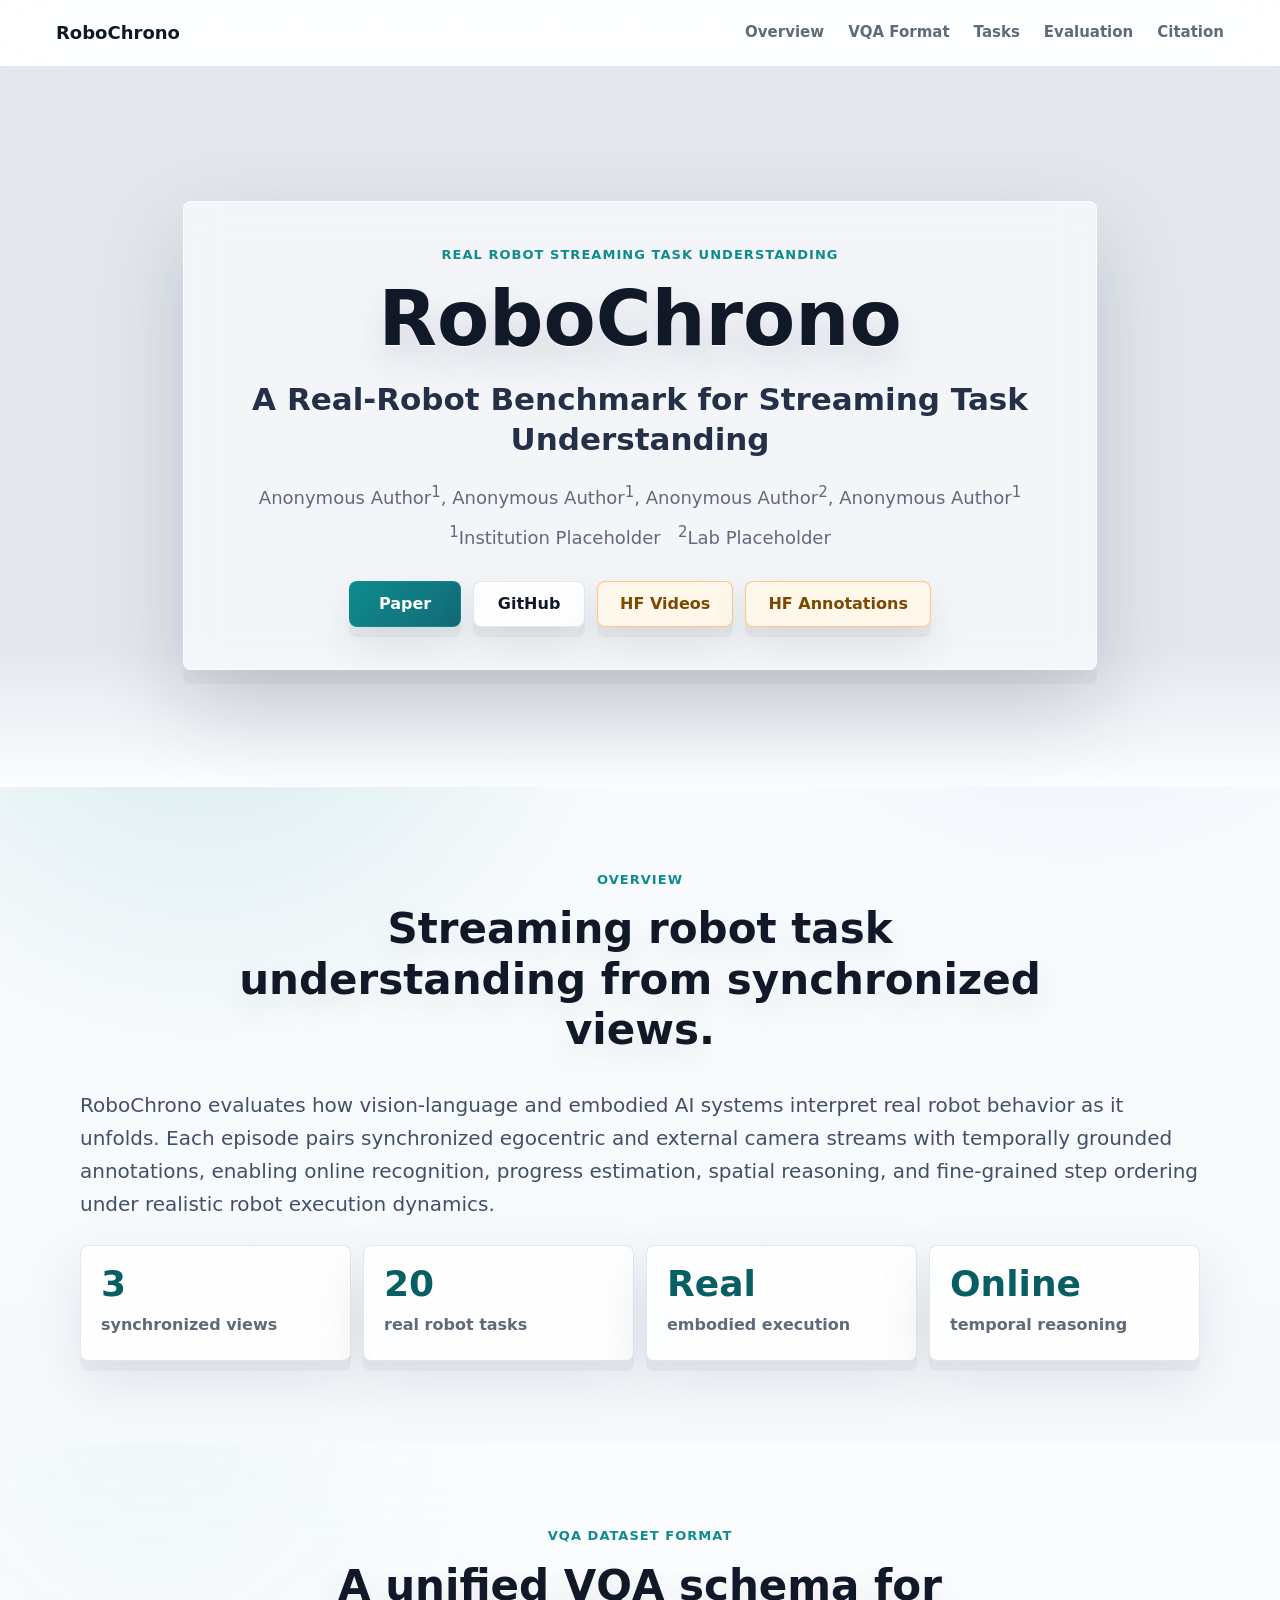
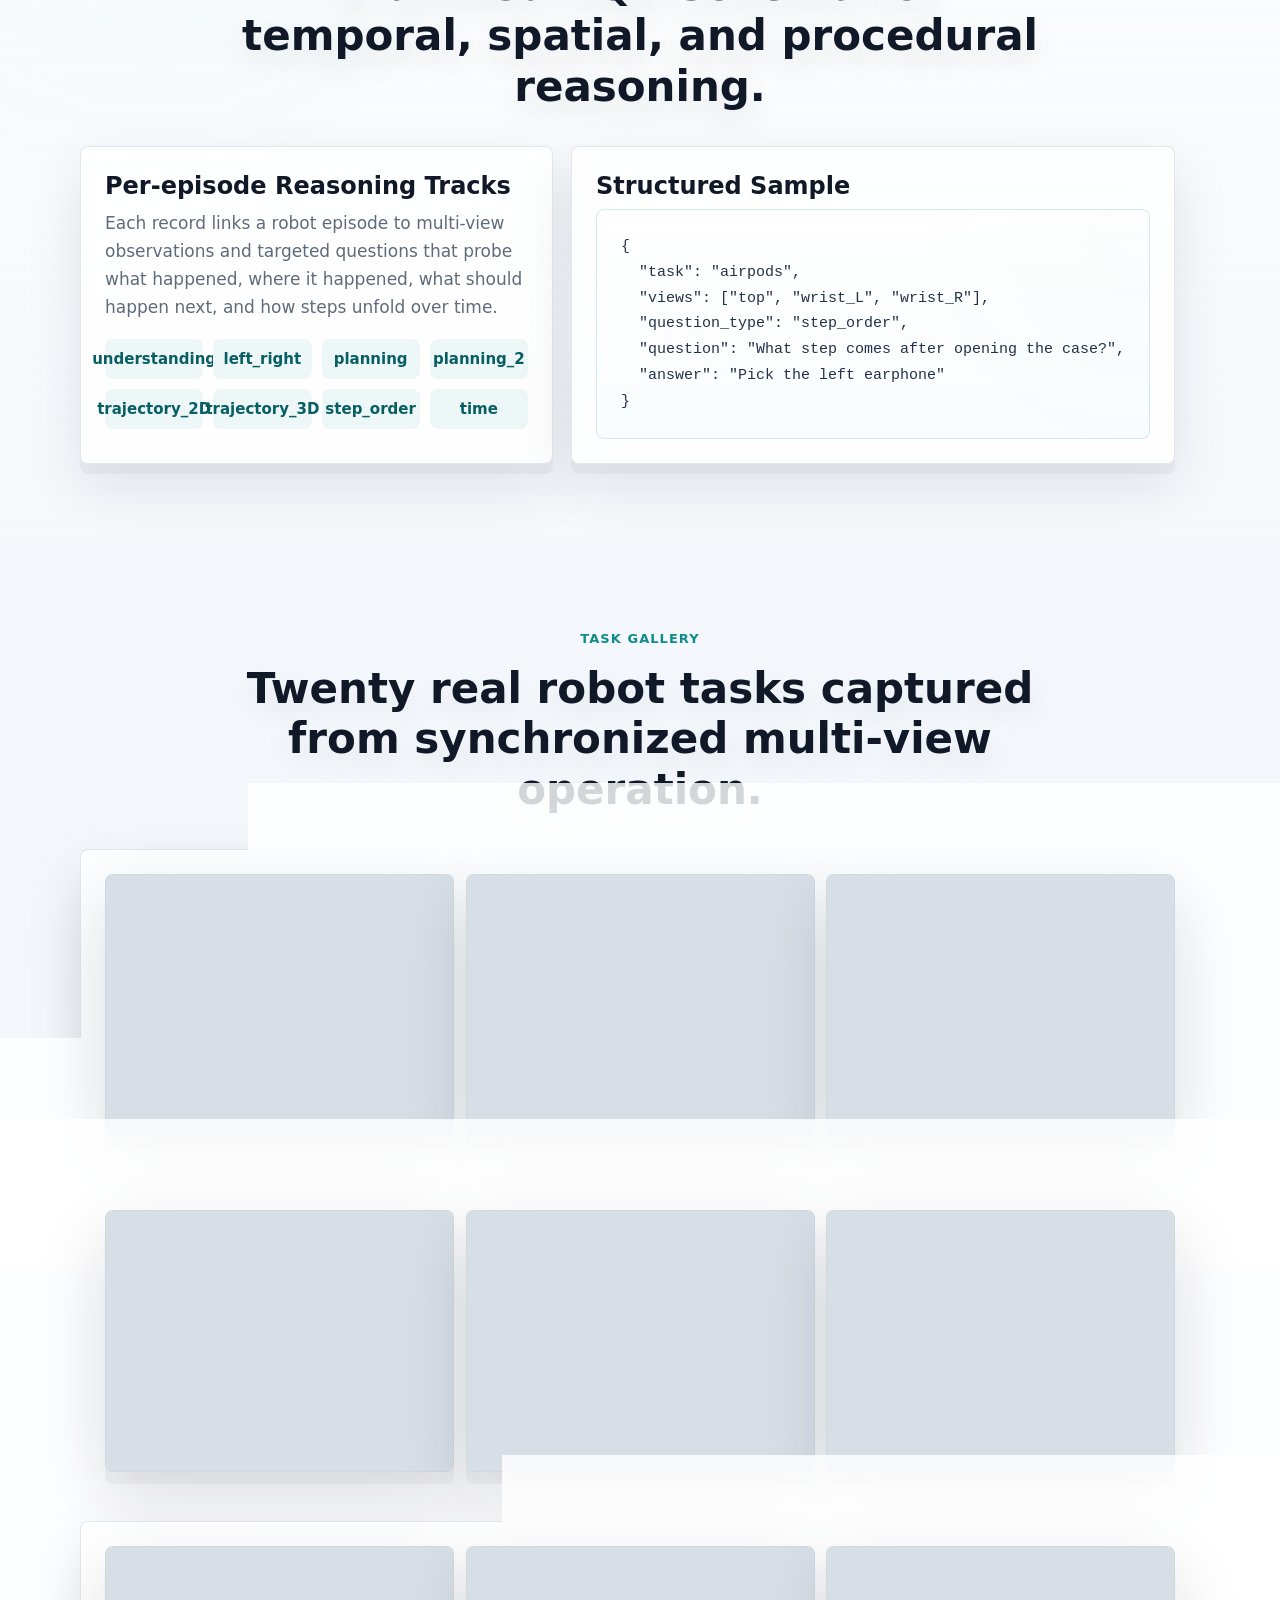
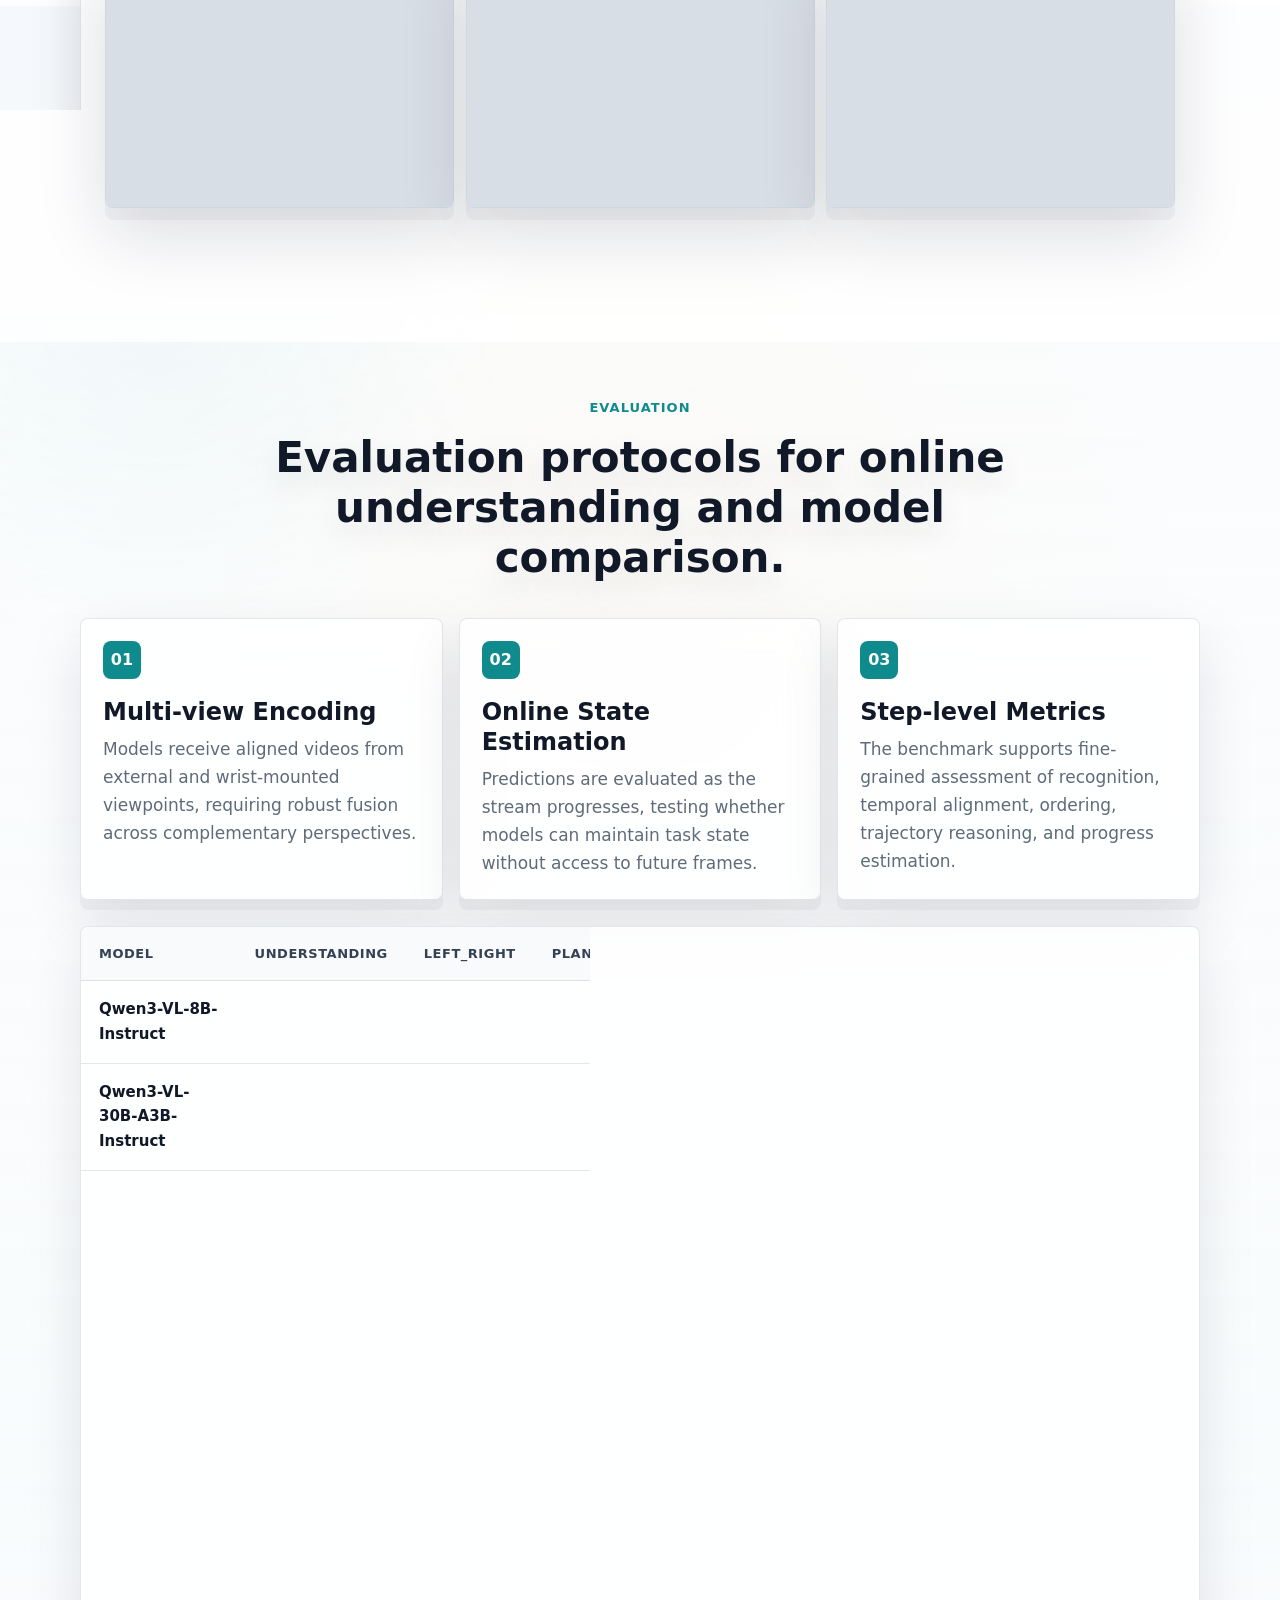
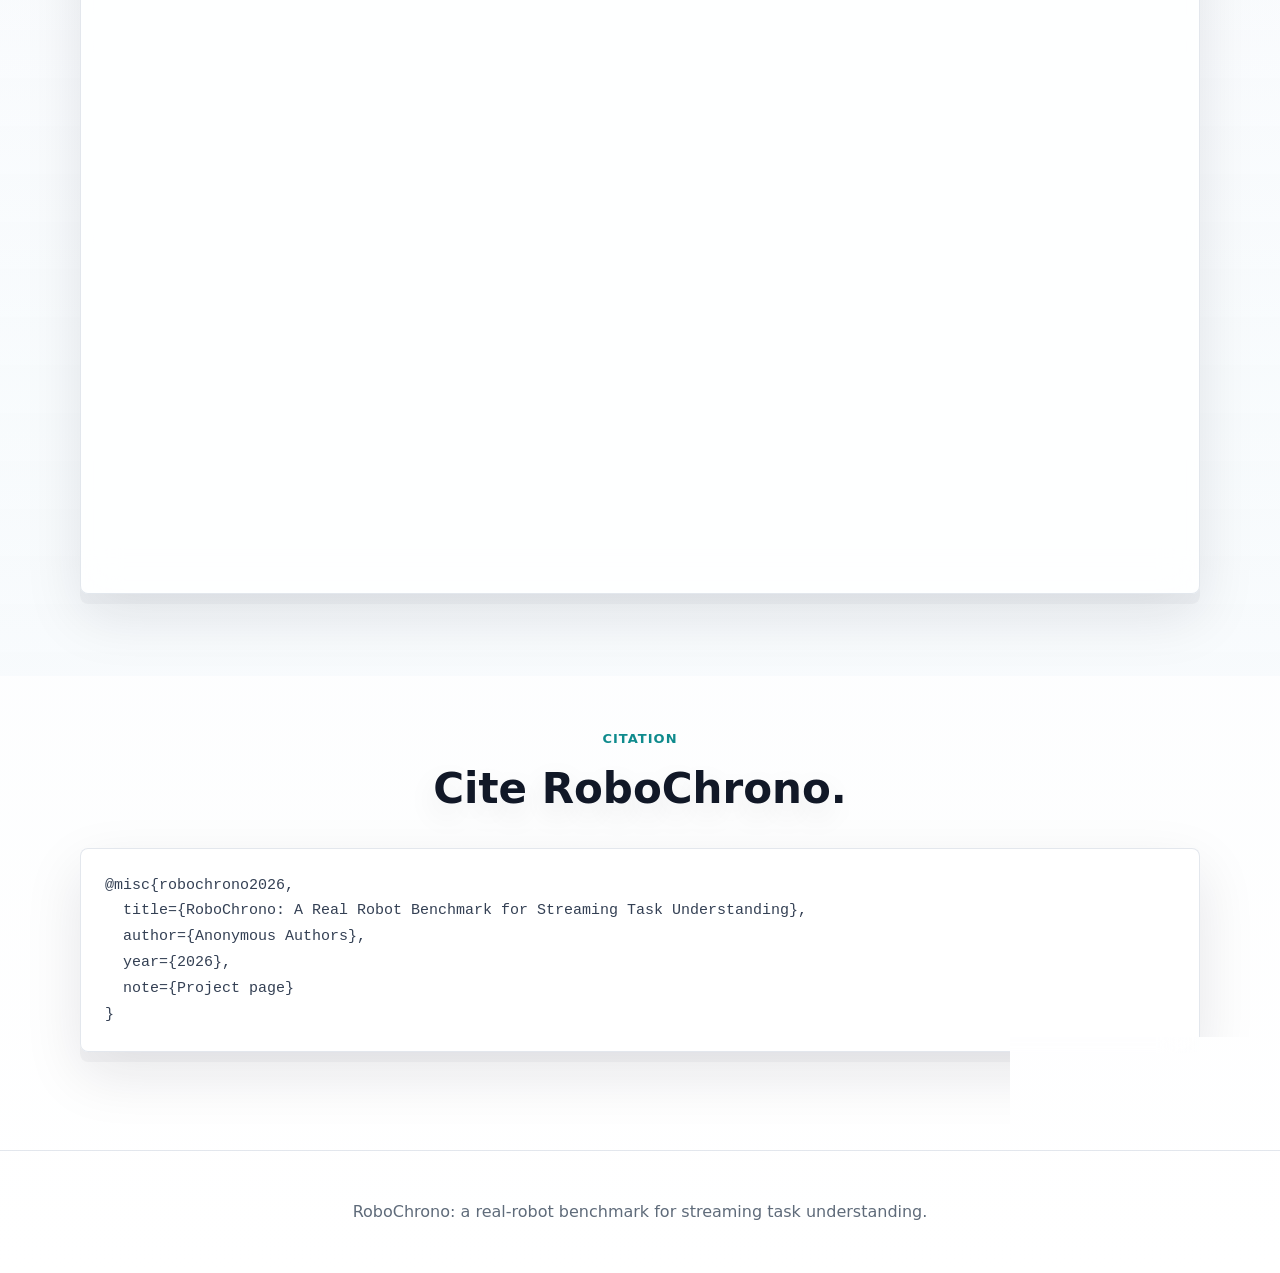
==== index.html @ 990e8e7b "Update index.html" ====
<!doctype html>
<html lang="en">
  <head>
    <meta charset="utf-8">
    <meta name="viewport" content="width=device-width, initial-scale=1">
    <title>RoboChrono</title>
    <meta name="description" content="RoboChrono: A real robot benchmark for streaming task understanding.">
    <link rel="stylesheet" href="styles.css">
  </head>
  <body>
    <header class="site-header">
      <a class="brand" href="#top">RoboChrono</a>
      <nav aria-label="Primary navigation">
        <a href="#overview">Overview</a>
        <a href="#vqa-format">VQA Format</a>
        <a href="#tasks">Tasks</a>
        <a href="#evaluation">Evaluation</a>
        <a href="#citation">Citation</a>
      </nav>
    </header>

    <main id="top">
      <section class="hero">
        <div class="hero-video-bg" aria-hidden="true">
          <video autoplay muted loop playsinline preload="metadata">
            <source src="https://huggingface.co/datasets/yyyyywv/egocentric/resolve/main/gripper/pack_airpods/videos/observation.images.top/chunk-000/file-000.mp4" type="video/mp4">
          </video> 
          <video autoplay muted loop playsinline preload="metadata">
            <source src="https://huggingface.co/datasets/yyyyywv/egocentric/resolve/main/gripper/pack_airpods/videos/observation.images.wrist_L/chunk-000/file-000.mp4" type="video/mp4">
          </video>
          <video autoplay muted loop playsinline preload="metadata">
            <source src="https://huggingface.co/datasets/yyyyywv/egocentric/resolve/main/gripper/pack_airpods/videos/observation.images.wrist_R/chunk-000/file-000.mp4" type="video/mp4">
          </video>
        </div>
        <div class="hero-copy">
          <p class="eyebrow">Real Robot Streaming Task Understanding</p>
          <h1>RoboChrono</h1>
          <p class="tagline">A Real-Robot Benchmark for Streaming Task Understanding</p>
          <p class="authors">
            Anonymous Author<sup>1</sup>,
            Anonymous Author<sup>1</sup>,
            Anonymous Author<sup>2</sup>,
            Anonymous Author<sup>1</sup>
          </p>
          <p class="affiliations"><sup>1</sup>Institution Placeholder &nbsp; <sup>2</sup>Lab Placeholder</p>
          <div class="action-row" aria-label="Project links">
            <a class="button primary" href="https://arxiv.org/abs/0000.00000" target="_blank" rel="noopener">Paper</a>
            <a class="button" href="https://github.com/yyywv/benchmark" target="_blank" rel="noopener">GitHub</a>
            <a class="button hf" href="https://huggingface.co/datasets/yyyyywv/egocentric/tree/main" target="_blank" rel="noopener">HF Videos</a>
            <a class="button hf" href="https://huggingface.co/datasets/yyyyywv/ROBOCHRONO/tree/main" target="_blank" rel="noopener">HF Annotations</a>
          </div>
        </div>
      </section>

      <section id="overview" class="section">
        <div class="section-heading">
          <p class="eyebrow">Overview</p>
          <h2>Streaming robot task understanding from synchronized views.</h2>
        </div>
        <div class="overview-grid">
          <p>
            RoboChrono evaluates how vision-language and embodied AI systems interpret real robot
            behavior as it unfolds. Each episode pairs synchronized egocentric and external camera
            streams with temporally grounded annotations, enabling online recognition, progress
            estimation, spatial reasoning, and fine-grained step ordering under realistic robot
            execution dynamics.
          </p>
          <div class="stats">
            <div><strong>3</strong><span>synchronized views</span></div>
            <div><strong>20</strong><span>real robot tasks</span></div>
            <div><strong>Real</strong><span>embodied execution</span></div>
            <div><strong>Online</strong><span>temporal reasoning</span></div>
          </div>
        </div>
      </section>

      <section id="vqa-format" class="section band">
        <div class="section-heading">
          <p class="eyebrow">VQA Dataset Format</p>
          <h2>A unified VQA schema for temporal, spatial, and procedural reasoning.</h2>
        </div>
        <div class="vqa-layout">
          <div class="format-card">
            <h3>Per-episode Reasoning Tracks</h3>
            <p>Each record links a robot episode to multi-view observations and targeted questions that probe what happened, where it happened, what should happen next, and how steps unfold over time.</p>
            <div class="field-grid">
              <span>understanding</span>
              <span>left_right</span>
              <span>planning</span>
              <span>planning_2</span>
              <span>trajectory_2D</span>
              <span>trajectory_3D</span>
              <span>step_order</span>
              <span>time</span>
            </div>
          </div>
          <div class="format-card code-card">
            <h3>Structured Sample</h3>
            <pre><code>{
  "task": "airpods",
  "views": ["top", "wrist_L", "wrist_R"],
  "question_type": "step_order",
  "question": "What step comes after opening the case?",
  "answer": "Pick the left earphone"
}</code></pre>
          </div>
        </div>
      </section>

      <section id="tasks" class="section">
        <div class="section-heading">
          <p class="eyebrow">Task Gallery</p>
          <h2>Twenty real robot tasks captured from synchronized multi-view operation.</h2>
        </div>

        <div class="task-card">
          <div class="triview">
            <article class="video-tile">
              <video autoplay muted loop playsinline preload="metadata">
                <source src="https://huggingface.co/datasets/yyyyywv/egocentric/resolve/main/gripper/pack_airpods/videos/observation.images.top/chunk-000/file-000.mp4" type="video/mp4">
              </video>
            </article>
            <article class="video-tile">
              <video autoplay muted loop playsinline preload="metadata">
                <source src="https://huggingface.co/datasets/yyyyywv/egocentric/resolve/main/gripper/pack_airpods/videos/observation.images.wrist_L/chunk-000/file-000.mp4" type="video/mp4">
              </video>
            </article>
            <article class="video-tile">
              <video autoplay muted loop playsinline preload="metadata">
                <source src="https://huggingface.co/datasets/yyyyywv/egocentric/resolve/main/gripper/pack_airpods/videos/observation.images.wrist_R/chunk-000/file-000.mp4" type="video/mp4">
              </video>
            </article>
          </div>
        </div>

        <div class="task-card">
          <div class="triview">
            <article class="video-tile">
              <video autoplay muted loop playsinline preload="metadata">
                <source src="https://huggingface.co/datasets/yyyyywv/egocentric/resolve/main/gripper/tea2/videos/observation.images.top/chunk-000/file-000.mp4" type="video/mp4">
              </video>
            </article>
            <article class="video-tile">
              <video autoplay muted loop playsinline preload="metadata">
                <source src="https://huggingface.co/datasets/yyyyywv/egocentric/resolve/main/gripper/tea2/videos/observation.images.wrist_L/chunk-000/file-000.mp4" type="video/mp4">
              </video>
            </article>
            <article class="video-tile">
              <video autoplay muted loop playsinline preload="metadata">
                <source src="https://huggingface.co/datasets/yyyyywv/egocentric/resolve/main/gripper/tea2/videos/observation.images.wrist_R/chunk-000/file-000.mp4" type="video/mp4">
              </video>
            </article>
          </div>
        </div>

        <div class="task-card">
          <div class="triview">
            <article class="video-tile">
              <video autoplay muted loop playsinline preload="metadata">
                <source src="https://huggingface.co/datasets/yyyyywv/egocentric/resolve/main/gripper/stack_cubes/videos/observation.images.left_eye/file-000.mp4" type="video/mp4">
              </video>
            </article>
            <article class="video-tile">
              <video autoplay muted loop playsinline preload="metadata">
                <source src="https://huggingface.co/datasets/yyyyywv/egocentric/resolve/main/gripper/stack_cubes/videos/observation.images.left_wrist/file-000.mp4" type="video/mp4">
              </video>
            </article>
            <article class="video-tile">
              <video autoplay muted loop playsinline preload="metadata">
                <source src="https://huggingface.co/datasets/yyyyywv/egocentric/resolve/main/gripper/stack_cubes/videos/observation.images.right_wrist/file-000.mp4" type="video/mp4">
              </video>
            </article>
          </div>
        </div>
      </section>

      <section id="evaluation" class="section band">
        <div class="section-heading">
          <p class="eyebrow">Evaluation</p>
          <h2>Evaluation protocols for online understanding and model comparison.</h2>
        </div>
        <div class="method-grid">
          <article>
            <span class="method-number">01</span>
            <h3>Multi-view Encoding</h3>
            <p>Models receive aligned videos from external and wrist-mounted viewpoints, requiring robust fusion across complementary perspectives.</p>
          </article>
          <article>
            <span class="method-number">02</span>
            <h3>Online State Estimation</h3>
            <p>Predictions are evaluated as the stream progresses, testing whether models can maintain task state without access to future frames.</p>
          </article>
          <article>
            <span class="method-number">03</span>
            <h3>Step-level Metrics</h3>
            <p>The benchmark supports fine-grained assessment of recognition, temporal alignment, ordering, trajectory reasoning, and progress estimation.</p>
          </article>
        </div>
        <div class="vqa-table-wrap evaluation-table">
          <table class="vqa-table">
            <thead>
              <tr>
                <th>model</th>
                <th>understanding</th>
                <th>left_right</th>
                <th>planning</th>
                <th>planning_2</th>
                <th>trajectory_2D</th>
                <th>trajectory_3D</th>
                <th>step_order</th>
                <th>time</th>
              </tr>
            </thead>
            <tbody>
              <tr><td>Qwen3-VL-8B-Instruct</td><td></td><td></td><td></td><td></td><td></td><td></td><td></td><td></td></tr>
              <tr><td>Qwen3-VL-30B-A3B-Instruct</td><td></td><td></td><td></td><td></td><td></td><td></td><td></td><td></td></tr>
              <tr><td>Qwen3-VL-235B-A22B-Instruct</td><td></td><td></td><td></td><td></td><td></td><td></td><td></td><td></td></tr>
              <tr><td>qwen3.8-max</td><td></td><td></td><td></td><td></td><td></td><td></td><td></td><td></td></tr>
              <tr><td>Seed2.0-Lite</td><td></td><td></td><td></td><td></td><td></td><td></td><td></td><td></td></tr>
              <tr><td>InternVL3.5-8B</td><td></td><td></td><td></td><td></td><td></td><td></td><td></td><td></td></tr>
              <tr><td>InternVL3.5-30B-A3B</td><td></td><td></td><td></td><td></td><td></td><td></td><td></td><td></td></tr>
              <tr><td>GLM-5V-Turbo</td><td></td><td></td><td></td><td></td><td></td><td></td><td></td><td></td></tr>
              <tr><td>Gemini-3.1-Pro</td><td></td><td></td><td></td><td></td><td></td><td></td><td></td><td></td></tr>
              <tr><td>Gemini-3.5-Flash</td><td></td><td></td><td></td><td></td><td></td><td></td><td></td><td></td></tr>
              <tr><td>RynnBrain-2B</td><td></td><td></td><td></td><td></td><td></td><td></td><td></td><td></td></tr>
              <tr><td>RynnBrain1.1-2B</td><td></td><td></td><td></td><td></td><td></td><td></td><td></td><td></td></tr>
              <tr><td>Cosmos 3-edge 2B</td><td></td><td></td><td></td><td></td><td></td><td></td><td></td><td></td></tr>
              <tr><td>Cosmos-reason 2B</td><td></td><td></td><td></td><td></td><td></td><td></td><td></td><td></td></tr>
              <tr><td>SenseNova-SI-1.1-InternVL32B</td><td></td><td></td><td></td><td></td><td></td><td></td><td></td><td></td></tr>
            </tbody>
          </table>
        </div>
      </section>

      <section id="citation" class="section compact">
        <div class="section-heading">
          <p class="eyebrow">Citation</p>
          <h2>Cite RoboChrono.</h2>
        </div>
        <pre><code>@misc{robochrono2026,
  title={RoboChrono: A Real Robot Benchmark for Streaming Task Understanding},
  author={Anonymous Authors},
  year={2026},
  note={Project page}
}</code></pre>
      </section>

    </main>

    <footer class="footer">
      <p>RoboChrono: a real-robot benchmark for streaming task understanding.</p>
    </footer>

    <script src="script.js"></script>
  </body>
</html>
---- styles.css ----
:root {
  --ink: #111827;
  --muted: #5f6b7a;
  --line: rgba(148, 163, 184, 0.26);
  --soft: #f8fbff;
  --paper: rgba(255, 255, 255, 0.82);
  --accent: #0f8b8d;
  --accent-dark: #075e63;
  --sun: #f4b23e;
  --rose: #d95d6a;
  --shadow: 0 18px 60px rgba(15, 23, 42, 0.1);
}

* {
  box-sizing: border-box;
}

html {
  scroll-behavior: smooth;
}

body {
  margin: 0;
  min-height: 100vh;
  background:
    radial-gradient(circle at 16% 10%, rgba(15, 139, 141, 0.16), transparent 28rem),
    radial-gradient(circle at 84% 8%, rgba(79, 70, 229, 0.1), transparent 26rem),
    radial-gradient(circle at 50% 62%, rgba(243, 178, 63, 0.08), transparent 34rem),
    linear-gradient(180deg, #fbfdff 0%, #f3f7fb 42%, #ffffff 100%);
  color: var(--ink);
  font-family: "SF Pro Display", "Segoe UI", Inter, ui-sans-serif, system-ui, -apple-system, BlinkMacSystemFont, sans-serif;
  line-height: 1.65;
}

body::before {
  position: fixed;
  inset: 0;
  z-index: -1;
  content: "";
  background-image:
    linear-gradient(rgba(15, 23, 42, 0.035) 1px, transparent 1px),
    linear-gradient(90deg, rgba(15, 23, 42, 0.035) 1px, transparent 1px);
  background-size: 42px 42px;
  mask-image: linear-gradient(180deg, rgba(0, 0, 0, 0.82), transparent 72%);
}

body::after {
  position: fixed;
  top: 132px;
  right: 7%;
  z-index: -1;
  width: 270px;
  height: 270px;
  content: "";
  border: 1px solid rgba(15, 139, 141, 0.16);
  border-radius: 24px;
  background: linear-gradient(145deg, rgba(255, 255, 255, 0.62), rgba(15, 139, 141, 0.08));
  box-shadow:
    28px 32px 80px rgba(15, 23, 42, 0.12),
    inset 18px 18px 40px rgba(255, 255, 255, 0.72),
    inset -16px -16px 38px rgba(15, 139, 141, 0.08);
  transform: perspective(720px) rotateX(58deg) rotateZ(-18deg);
  transform-origin: center;
}

a {
  color: inherit;
  text-decoration: none;
}

.site-header {
  position: sticky;
  top: 0;
  z-index: 10;
  display: flex;
  align-items: center;
  justify-content: space-between;
  gap: 32px;
  min-width: 1060px;
  padding: 18px 56px;
  border-bottom: 1px solid rgba(221, 227, 234, 0.8);
  background: rgba(255, 255, 255, 0.72);
  backdrop-filter: blur(22px) saturate(160%);
}

.brand {
  font-size: 18px;
  font-weight: 760;
  letter-spacing: 0;
}

nav {
  display: flex;
  align-items: center;
  gap: 24px;
  color: var(--muted);
  font-size: 15px;
  font-weight: 620;
}

nav a:hover {
  color: var(--accent-dark);
}

.section {
  width: 1120px;
  margin: 0 auto;
}

.hero {
  position: relative;
  display: flex;
  align-items: center;
  justify-content: center;
  min-width: 1060px;
  min-height: 720px;
  margin: 0;
  overflow: hidden;
  padding: 92px 56px 74px;
  isolation: isolate;
}

.hero::before {
  position: absolute;
  inset: 0;
  z-index: -1;
  content: "";
  background: rgba(255, 255, 255, 0.3);
}

.hero::after {
  position: absolute;
  inset: auto 0 0;
  height: 140px;
  z-index: -1;
  content: "";
  background: linear-gradient(180deg, transparent, #fbfdff);
}

.hero-video-bg {
  position: absolute;
  inset: 0;
  z-index: -2;
  display: grid;
  grid-template-columns: repeat(3, 1fr);
  gap: 0;
  overflow: hidden;
  background: #d8dee6;
}

.hero-video-bg video {
  width: 100%;
  height: 100%;
  object-fit: cover;
  transform: none;
  filter: saturate(1.05) contrast(1.06);
}

.hero-copy {
  max-width: 960px;
  margin: 0 auto;
  text-align: center;
  padding: 42px 46px;
  border: 1px solid rgba(255, 255, 255, 0.62);
  border-radius: 8px;
  background: rgba(255, 255, 255, 0.58);
  box-shadow:
    0 14px 0 rgba(15, 23, 42, 0.035),
    0 34px 90px rgba(15, 23, 42, 0.18);
  backdrop-filter: blur(16px) saturate(150%);
}

.hero-copy h1 {
  margin: 0;
  font-size: 76px;
  font-weight: 820;
  line-height: 1.02;
  letter-spacing: 0;
  text-shadow:
    0 1px 0 #ffffff,
    0 18px 36px rgba(15, 23, 42, 0.14);
}

.eyebrow {
  margin: 0 0 14px;
  color: var(--accent);
  font-size: 13px;
  font-weight: 780;
  letter-spacing: 0.08em;
  text-transform: uppercase;
}

.tagline {
  max-width: 820px;
  margin: 22px auto 20px;
  color: #233047;
  font-size: 31px;
  font-weight: 760;
  line-height: 1.3;
  letter-spacing: 0;
}

.authors,
.affiliations {
  margin: 8px 0;
  color: var(--muted);
  font-size: 18px;
}

.action-row,
.link-panel {
  display: flex;
  justify-content: center;
  flex-wrap: wrap;
  gap: 12px;
  margin-top: 28px;
}

.button {
  display: inline-flex;
  align-items: center;
  justify-content: center;
  min-width: 112px;
  height: 46px;
  padding: 0 22px;
  border: 1px solid var(--line);
  border-radius: 8px;
  background: rgba(255, 255, 255, 0.78);
  color: var(--ink);
  font-size: 16px;
  font-weight: 760;
  box-shadow:
    0 10px 0 rgba(15, 23, 42, 0.045),
    0 18px 38px rgba(15, 23, 42, 0.1);
  backdrop-filter: blur(12px);
}

.button.primary {
  border-color: rgba(15, 139, 141, 0.78);
  background: linear-gradient(135deg, #0f8b8d, #126a79);
  color: #fff;
}

.button:hover {
  transform: translateY(-3px);
}

.video-tile {
  position: relative;
  overflow: hidden;
  min-height: 210px;
  border: 1px solid rgba(148, 163, 184, 0.34);
  border-radius: 8px;
  background: #edf2f7;
  box-shadow:
    0 12px 0 rgba(15, 23, 42, 0.035),
    0 26px 70px rgba(15, 23, 42, 0.14);
  transform: perspective(1200px) translateZ(0);
  transition: transform 180ms ease, box-shadow 180ms ease;
}

.video-tile:hover {
  box-shadow:
    0 16px 0 rgba(15, 23, 42, 0.04),
    0 34px 90px rgba(15, 23, 42, 0.18);
  transform: perspective(1200px) translateY(-5px) rotateX(1.8deg);
}

.video-tile video {
  display: block;
  width: 100%;
  height: 100%;
  min-height: inherit;
  object-fit: cover;
  background: #d8dee6;
}

.section {
  padding: 82px 0;
}

.band {
  width: 100%;
  padding-left: calc((100% - 1120px) / 2);
  padding-right: calc((100% - 1120px) / 2);
  background:
    linear-gradient(180deg, rgba(255, 255, 255, 0.56), rgba(245, 249, 252, 0.72)),
    radial-gradient(circle at 12% 0%, rgba(15, 139, 141, 0.1), transparent 22rem);
}

.section-heading {
  max-width: 820px;
  margin: 0 auto 34px;
  text-align: center;
}

.section-heading h2 {
  margin: 0;
  font-size: 42px;
  font-weight: 780;
  line-height: 1.2;
  letter-spacing: 0;
  text-shadow: 0 12px 30px rgba(15, 23, 42, 0.1);
}

.overview-grid {
  display: flex;
  flex-direction: column;
  gap: 24px;
}

.overview-grid p {
  margin: 0;
  color: #425066;
  font-size: 20px;
}

.stats {
  display: grid;
  grid-template-columns: repeat(4, 1fr);
  gap: 12px;
}

.stats div,
.feature-list article,
.method-grid article,
.task-card,
.table-wrap,
pre {
  border: 1px solid var(--line);
  border-radius: 8px;
  background: var(--paper);
  box-shadow:
    0 10px 0 rgba(15, 23, 42, 0.035),
    0 22px 58px rgba(15, 23, 42, 0.1);
  backdrop-filter: blur(18px);
}

.stats div {
  min-height: 116px;
  padding: 20px;
}

.stats strong {
  display: block;
  color: var(--accent-dark);
  font-size: 36px;
  line-height: 1;
}

.stats span {
  display: block;
  margin-top: 10px;
  color: var(--muted);
  font-size: 16px;
  font-weight: 740;
}

.benchmark-layout {
  display: flex;
  flex-direction: column;
  gap: 24px;
}

.vqa-layout {
  display: grid;
  grid-template-columns: 0.95fr 1.05fr;
  gap: 18px;
}

.format-card,
.vqa-table-wrap {
  border: 1px solid var(--line);
  border-radius: 8px;
  background: var(--paper);
  box-shadow:
    0 10px 0 rgba(15, 23, 42, 0.035),
    0 22px 58px rgba(15, 23, 42, 0.1);
  backdrop-filter: blur(18px);
}

.format-card {
  padding: 24px;
}

.format-card p {
  margin: 0 0 18px;
  color: var(--muted);
  font-size: 17px;
}

.field-grid {
  display: grid;
  grid-template-columns: repeat(4, minmax(0, 1fr));
  gap: 10px;
}

.field-grid span {
  display: flex;
  align-items: center;
  justify-content: center;
  min-height: 40px;
  border-radius: 8px;
  background: #edf7f7;
  color: var(--accent-dark);
  font-size: 15px;
  font-weight: 850;
}

.code-card pre {
  margin: 0;
  border-color: rgba(15, 139, 141, 0.16);
  background:
    linear-gradient(180deg, rgba(255, 255, 255, 0.88), rgba(248, 252, 253, 0.8)),
    radial-gradient(circle at 100% 0%, rgba(15, 139, 141, 0.1), transparent 16rem);
  box-shadow: none;
}

.code-card pre code {
  display: block;
  color: #243247;
  font-family: "SFMono-Regular", "Cascadia Code", "JetBrains Mono", Consolas, "Liberation Mono", monospace;
  font-size: 15px;
  font-weight: 520;
  line-height: 1.72;
  letter-spacing: 0;
}

.vqa-table-wrap {
  margin-top: 18px;
  overflow: auto;
}

.vqa-table {
  min-width: 1080px;
}

.vqa-table td:first-child {
  color: var(--ink);
  font-weight: 650;
}

.evaluation-table {
  margin-top: 26px;
}

.diagram {
  display: grid;
  grid-template-columns: repeat(3, 1fr);
  gap: 12px;
  align-content: center;
  min-height: 300px;
  padding: 28px;
  border: 1px solid var(--line);
  border-radius: 8px;
  background: #ffffff;
}

.diagram-node,
.diagram-arrow {
  display: flex;
  align-items: center;
  justify-content: center;
  min-height: 74px;
  border-radius: 8px;
  background: #edf7f7;
  color: var(--accent-dark);
  font-weight: 850;
  text-align: center;
}

.diagram-node.wide {
  grid-column: span 2;
  background: #fff6df;
  color: #815800;
}

.diagram-node.accent {
  background: #fdecef;
  color: #9a3341;
}

.diagram-arrow {
  background: transparent;
  color: var(--muted);
  font-size: 32px;
}

.feature-list {
  display: grid;
  grid-template-columns: repeat(3, 1fr);
  gap: 14px;
}

.feature-list article,
.method-grid article {
  padding: 22px;
}

h3 {
  margin: 0 0 8px;
  font-size: 24px;
  font-weight: 760;
  line-height: 1.25;
  letter-spacing: 0;
}

.feature-list p,
.method-grid p,
.task-copy p {
  margin: 0;
  color: var(--muted);
  font-size: 17px;
}

.task-card {
  display: flex;
  flex-direction: column;
  gap: 24px;
  padding: 24px;
}

.task-card + .task-card {
  margin-top: 24px;
}

.triview {
  display: grid;
  grid-template-columns: repeat(3, minmax(0, 1fr));
  gap: 12px;
}

.triview .video-tile {
  min-height: 260px;
}

.method-grid {
  display: grid;
  grid-template-columns: repeat(3, 1fr);
  gap: 16px;
}

.method-number {
  display: inline-flex;
  align-items: center;
  justify-content: center;
  width: 38px;
  height: 38px;
  margin-bottom: 18px;
  border-radius: 8px;
  background: var(--accent);
  color: #fff;
  font-weight: 900;
}

.table-wrap {
  overflow: hidden;
}

table {
  width: 100%;
  border-collapse: collapse;
}

th,
td {
  padding: 16px 18px;
  border-bottom: 1px solid var(--line);
  text-align: left;
}

th {
  background: rgba(248, 250, 252, 0.9);
  color: #344054;
  font-size: 13px;
  font-weight: 760;
  letter-spacing: 0.04em;
  text-transform: uppercase;
}

td {
  color: #475467;
  font-size: 15px;
}

tr:last-child td {
  border-bottom: 0;
}

.compact {
  padding-top: 52px;
}

.button.hf {
  border-color: rgba(255, 157, 39, 0.55);
  color: #7a4a00;
  background: rgba(255, 247, 232, 0.86);
}

pre {
  overflow: auto;
  padding: 24px;
  color: #344054;
  font-size: 15px;
  line-height: 1.72;
}

.footer {
  min-width: 1060px;
  padding: 32px 56px;
  border-top: 1px solid var(--line);
  color: var(--muted);
  text-align: center;
}

@media (max-width: 1120px) {
  body {
    min-width: 1060px;
  }

  .site-header {
    padding-left: 32px;
    padding-right: 32px;
  }
}
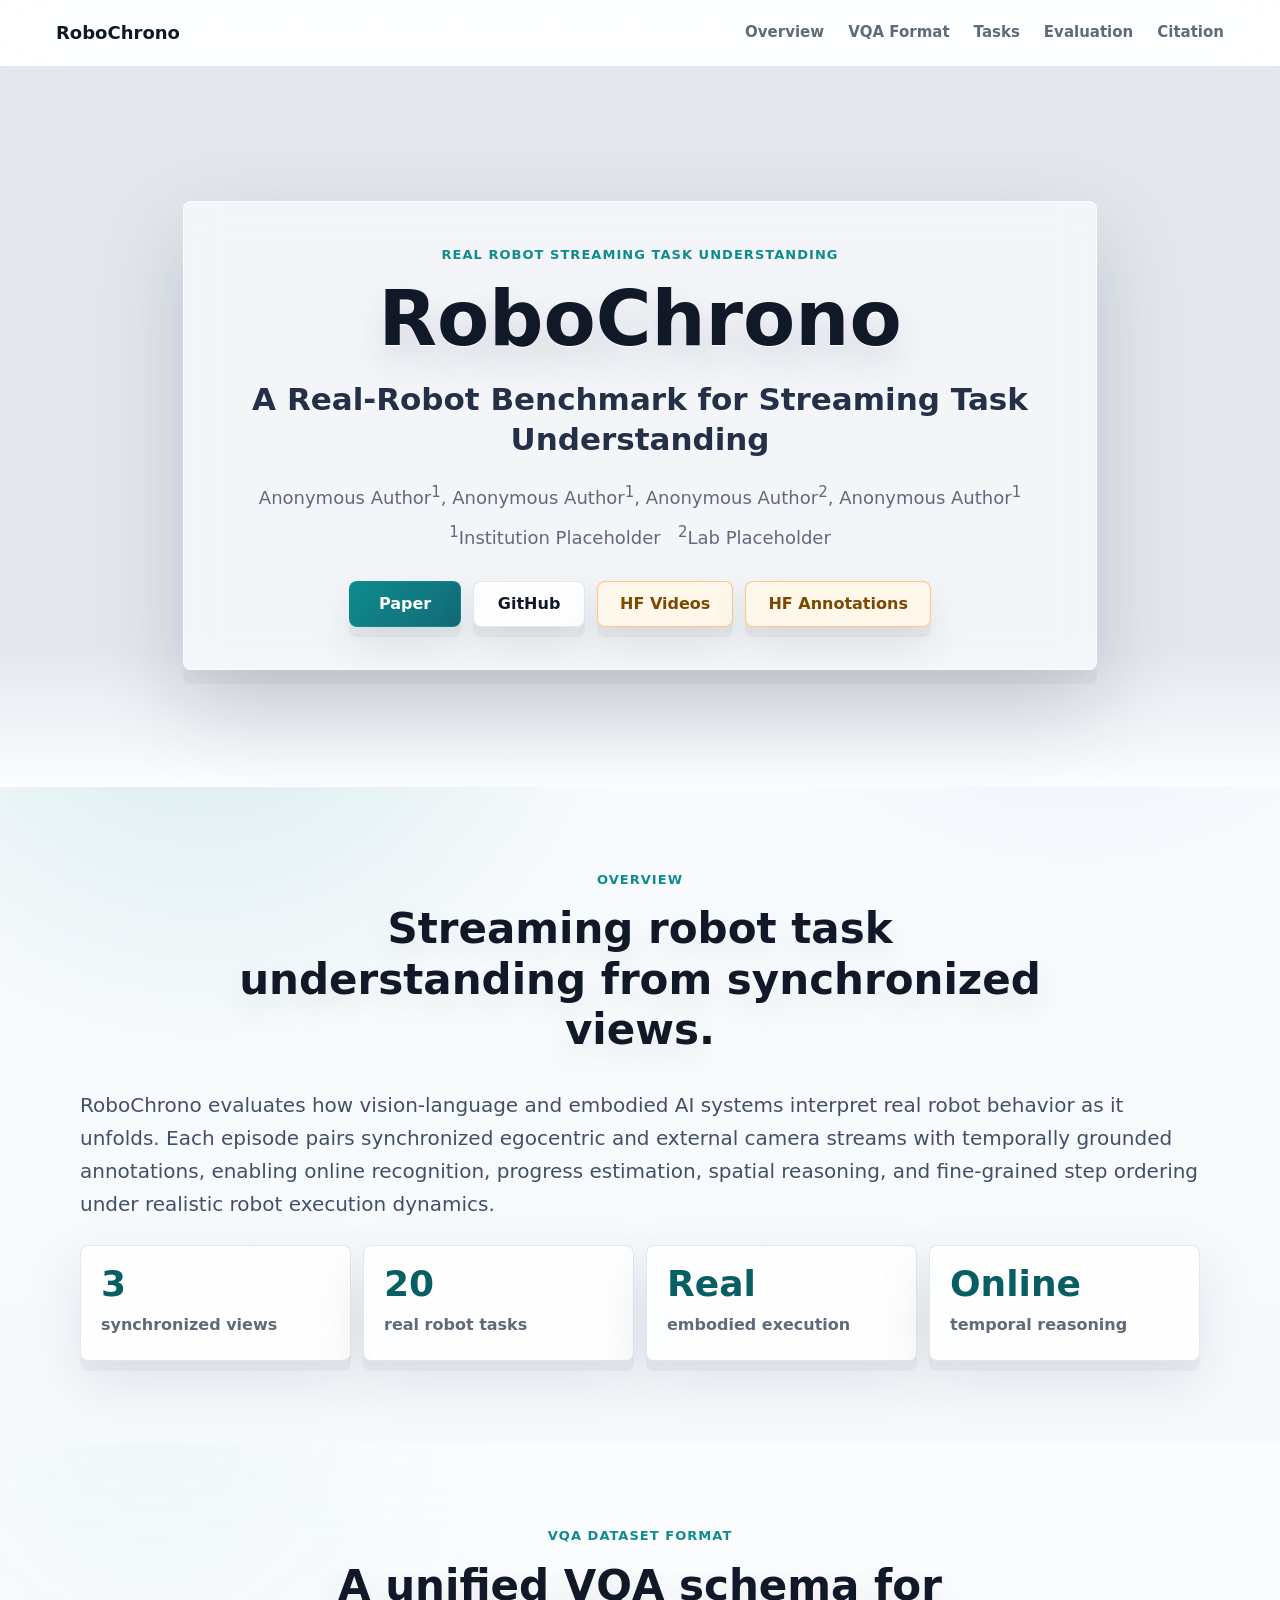
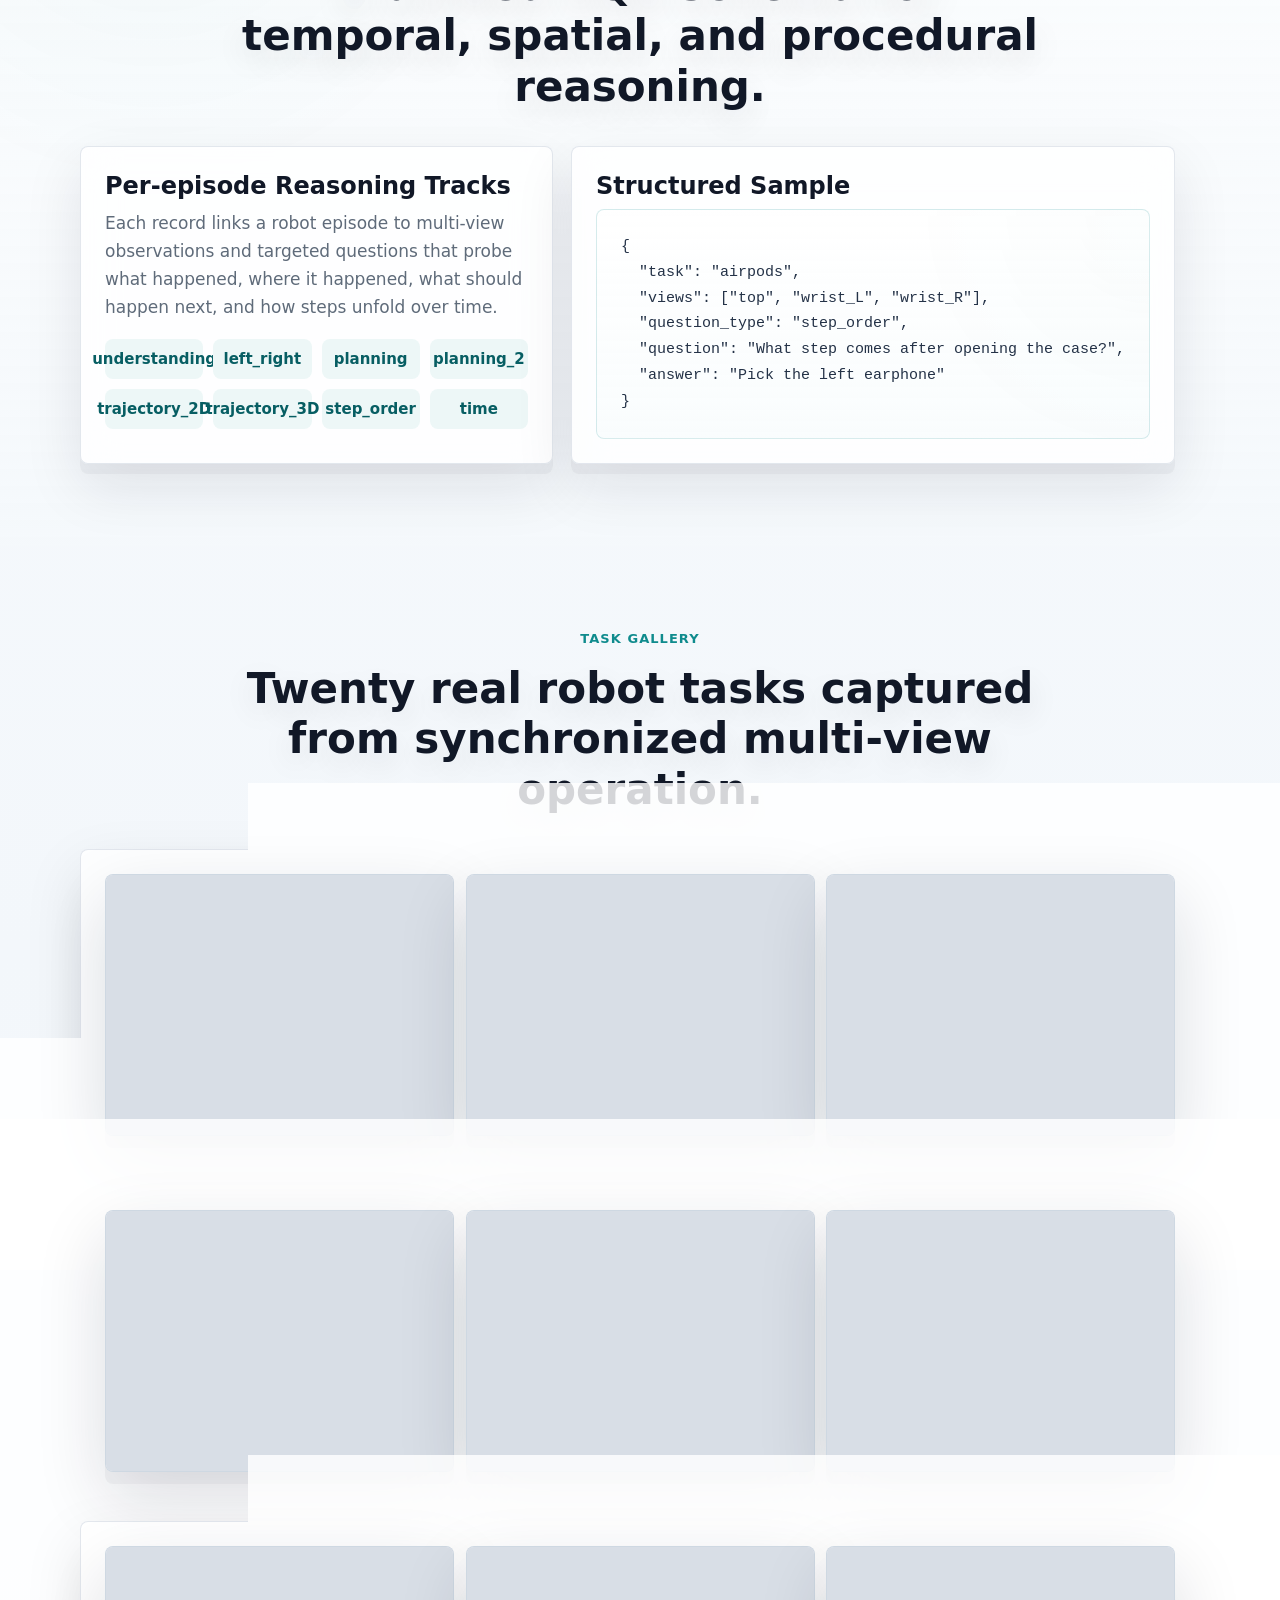
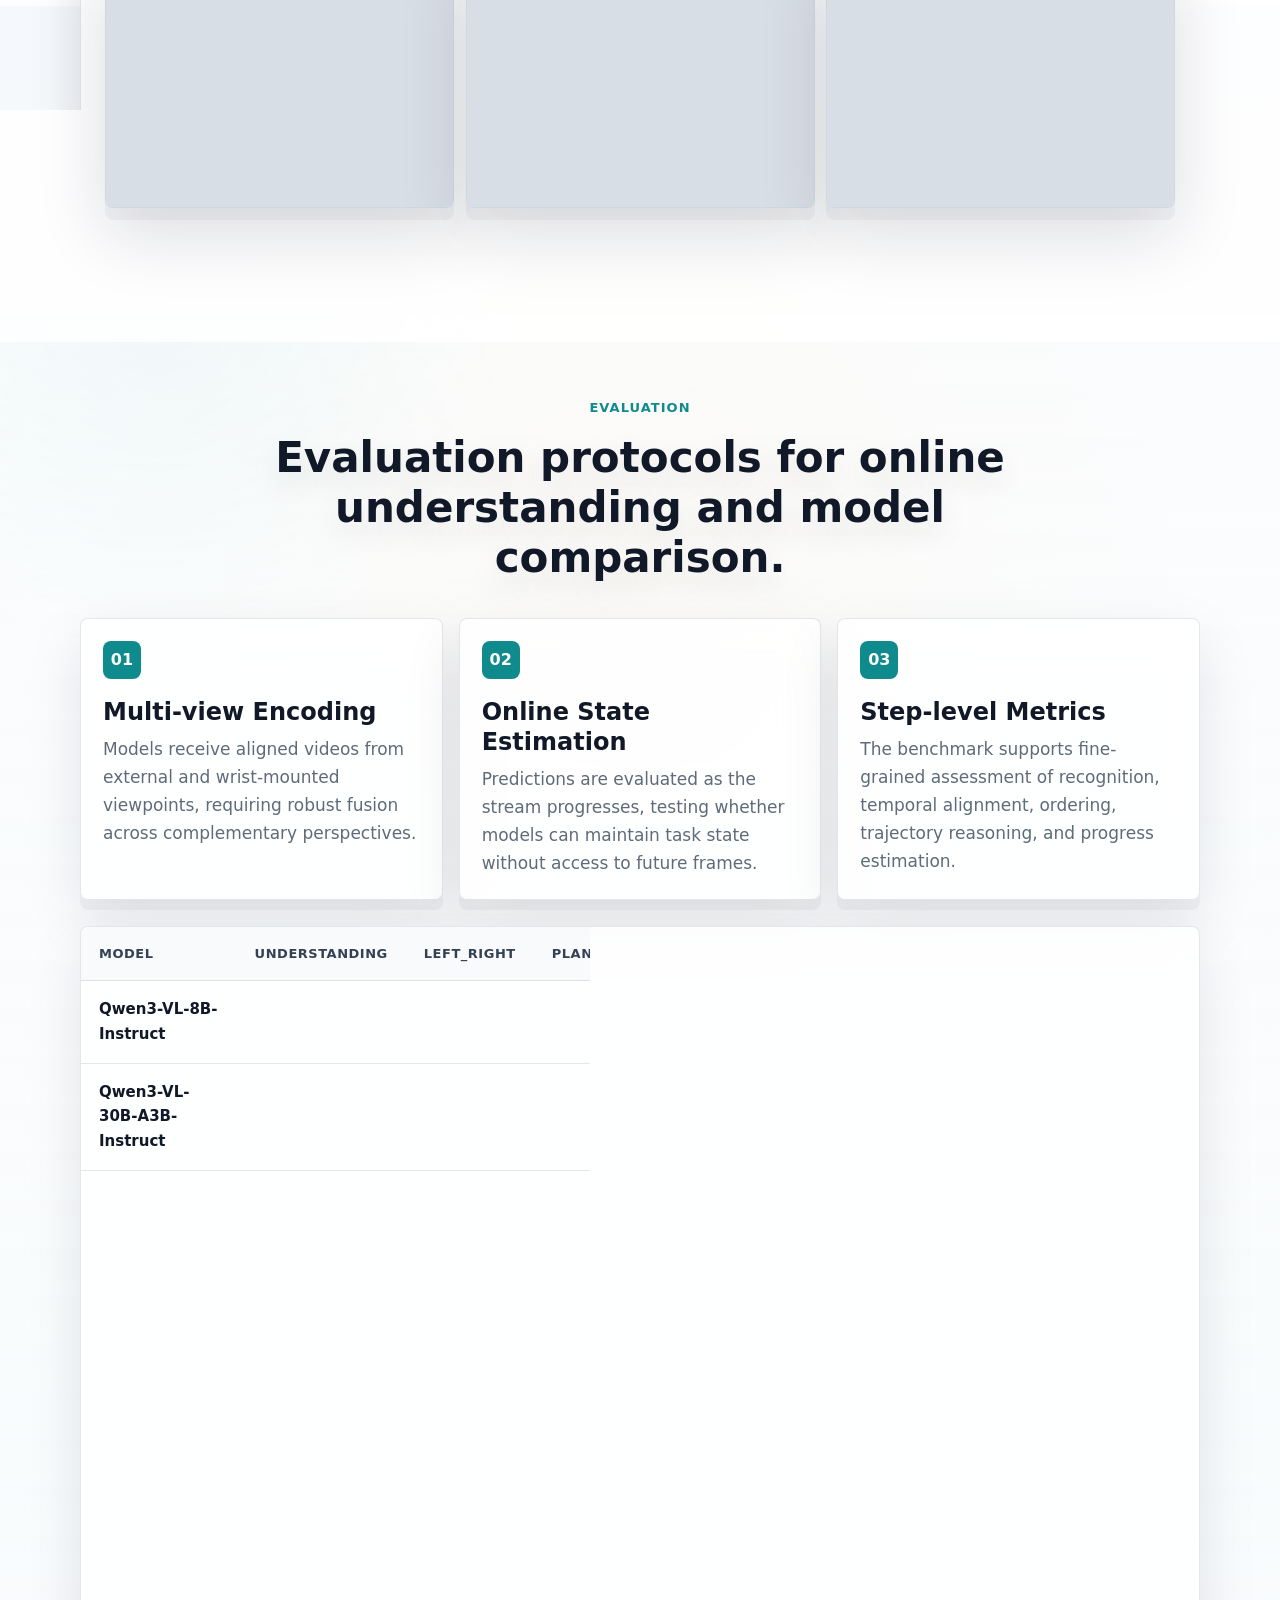
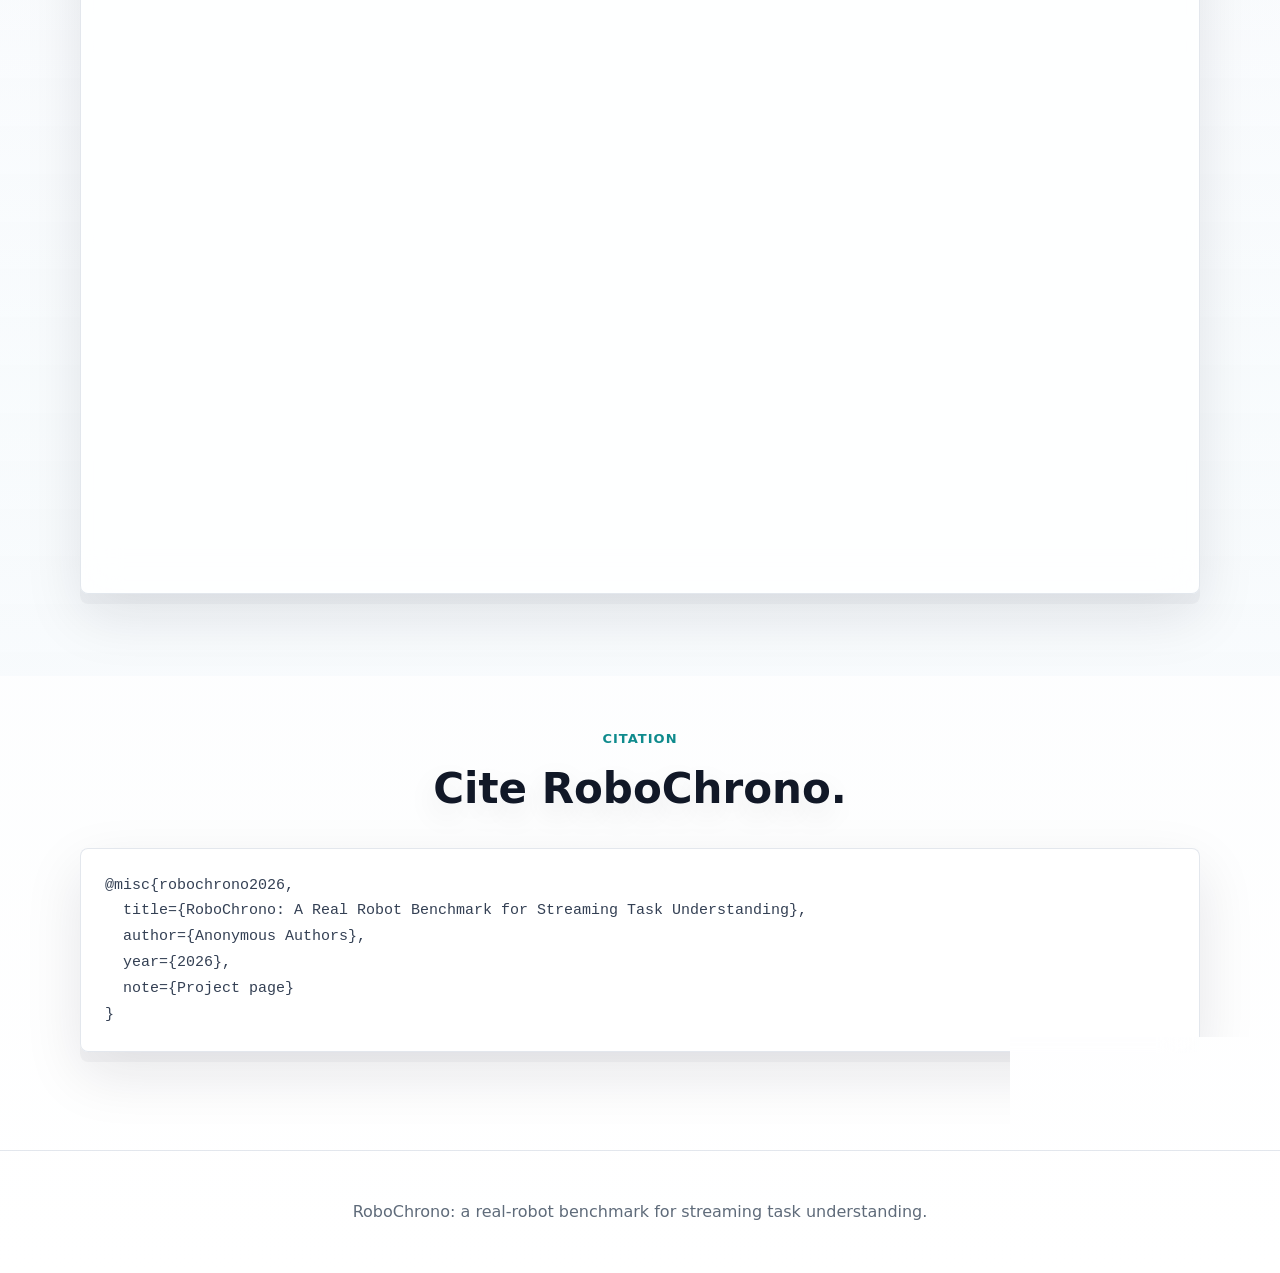
==== commit c2fde36e: "Update index.html" ====
--- a/index.html
+++ b/index.html
@@ -157,17 +157,17 @@
           <div class="triview">
             <article class="video-tile">
               <video autoplay muted loop playsinline preload="metadata">
-                <source src="https://huggingface.co/datasets/yyyyywv/egocentric/resolve/main/gripper/stack_cubes/videos/observation.images.left_eye/file-000.mp4" type="video/mp4">
-              </video>
-            </article>
-            <article class="video-tile">
-              <video autoplay muted loop playsinline preload="metadata">
-                <source src="https://huggingface.co/datasets/yyyyywv/egocentric/resolve/main/gripper/stack_cubes/videos/observation.images.left_wrist/file-000.mp4" type="video/mp4">
-              </video>
-            </article>
-            <article class="video-tile">
-              <video autoplay muted loop playsinline preload="metadata">
-                <source src="https://huggingface.co/datasets/yyyyywv/egocentric/resolve/main/gripper/stack_cubes/videos/observation.images.right_wrist/file-000.mp4" type="video/mp4">
+                <source src="https://huggingface.co/datasets/yyyyywv/egocentric/resolve/main/gripper/stack_cubes/videos/observation.images.left_eye/chunk-000/file-000.mp4" type="video/mp4">
+              </video>
+            </article>
+            <article class="video-tile">
+              <video autoplay muted loop playsinline preload="metadata">
+                <source src="https://huggingface.co/datasets/yyyyywv/egocentric/resolve/main/gripper/stack_cubes/videos/observation.images.left_wrist/chunk-000/file-000.mp4" type="video/mp4">
+              </video>
+            </article>
+            <article class="video-tile">
+              <video autoplay muted loop playsinline preload="metadata">
+                <source src="https://huggingface.co/datasets/yyyyywv/egocentric/resolve/main/gripper/stack_cubes/videos/observation.images.right_wrist/chunk-000/file-000.mp4" type="video/mp4">
               </video>
             </article>
           </div>
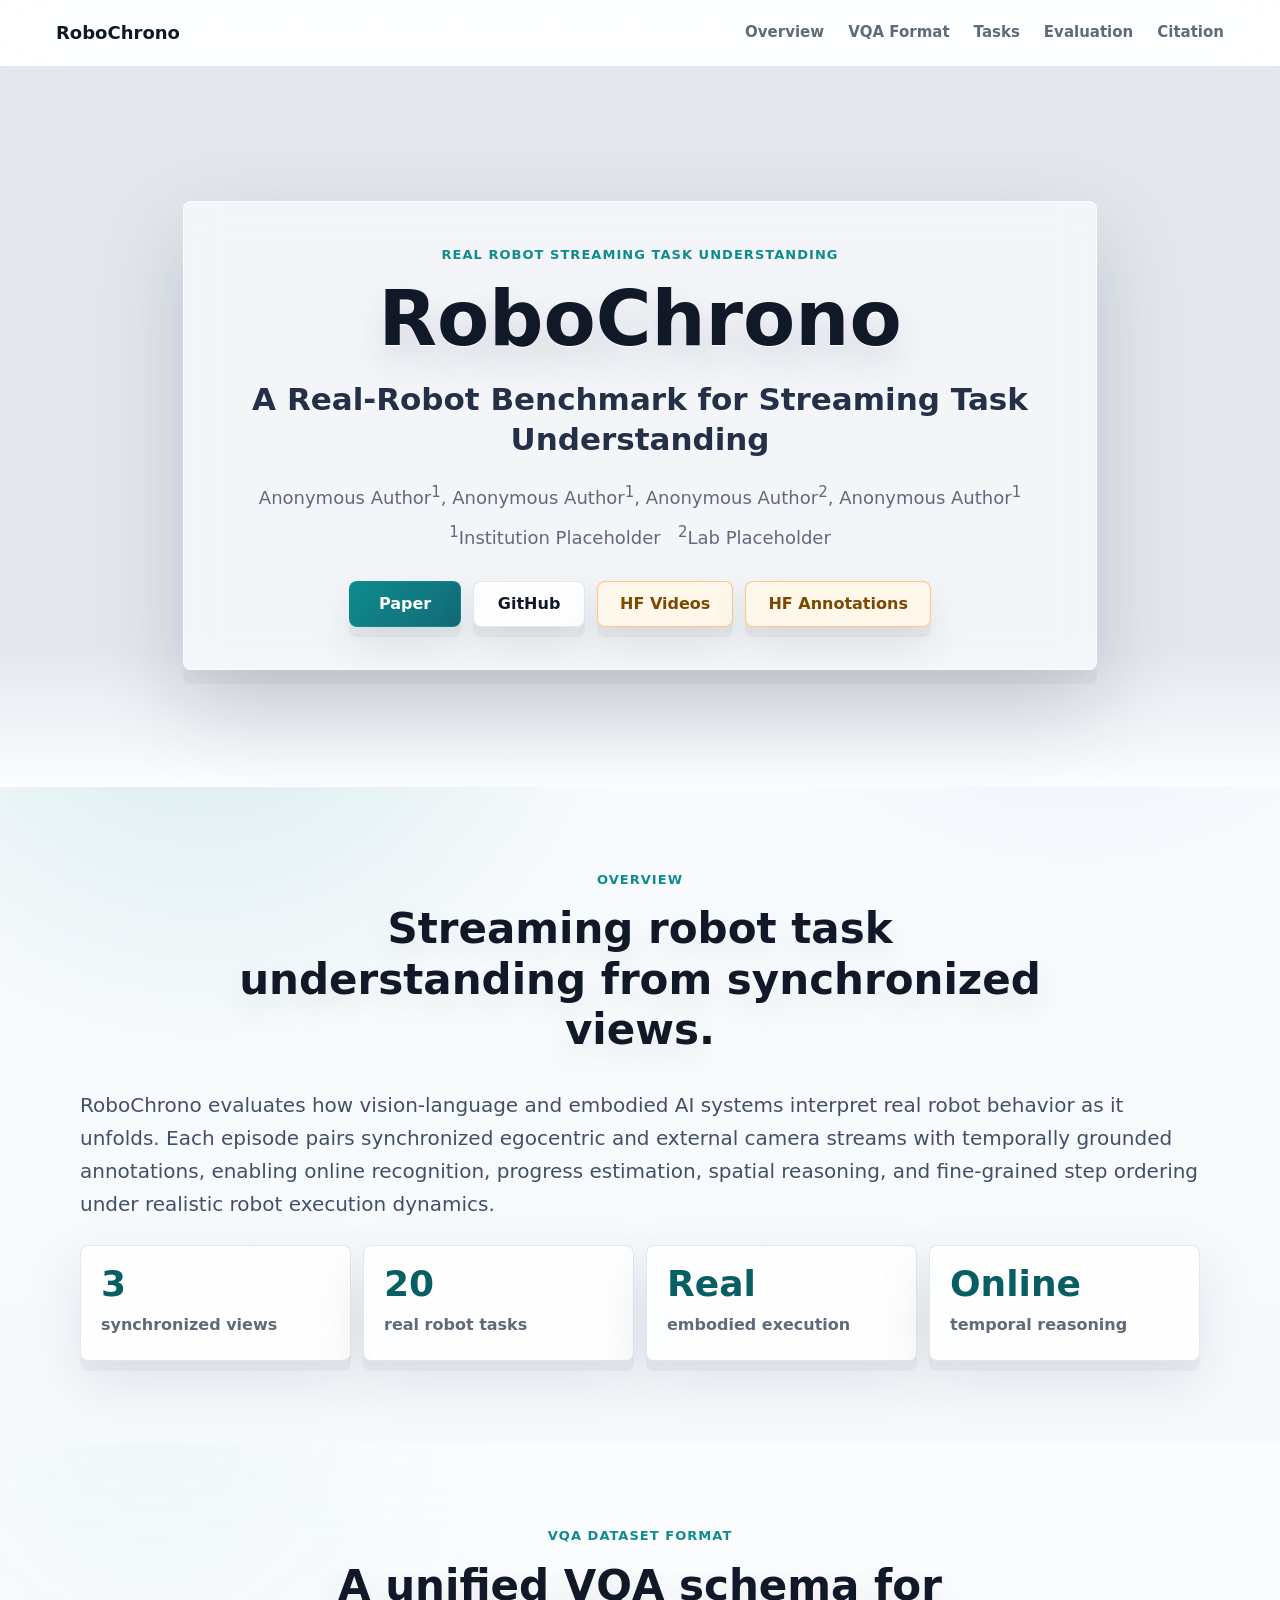
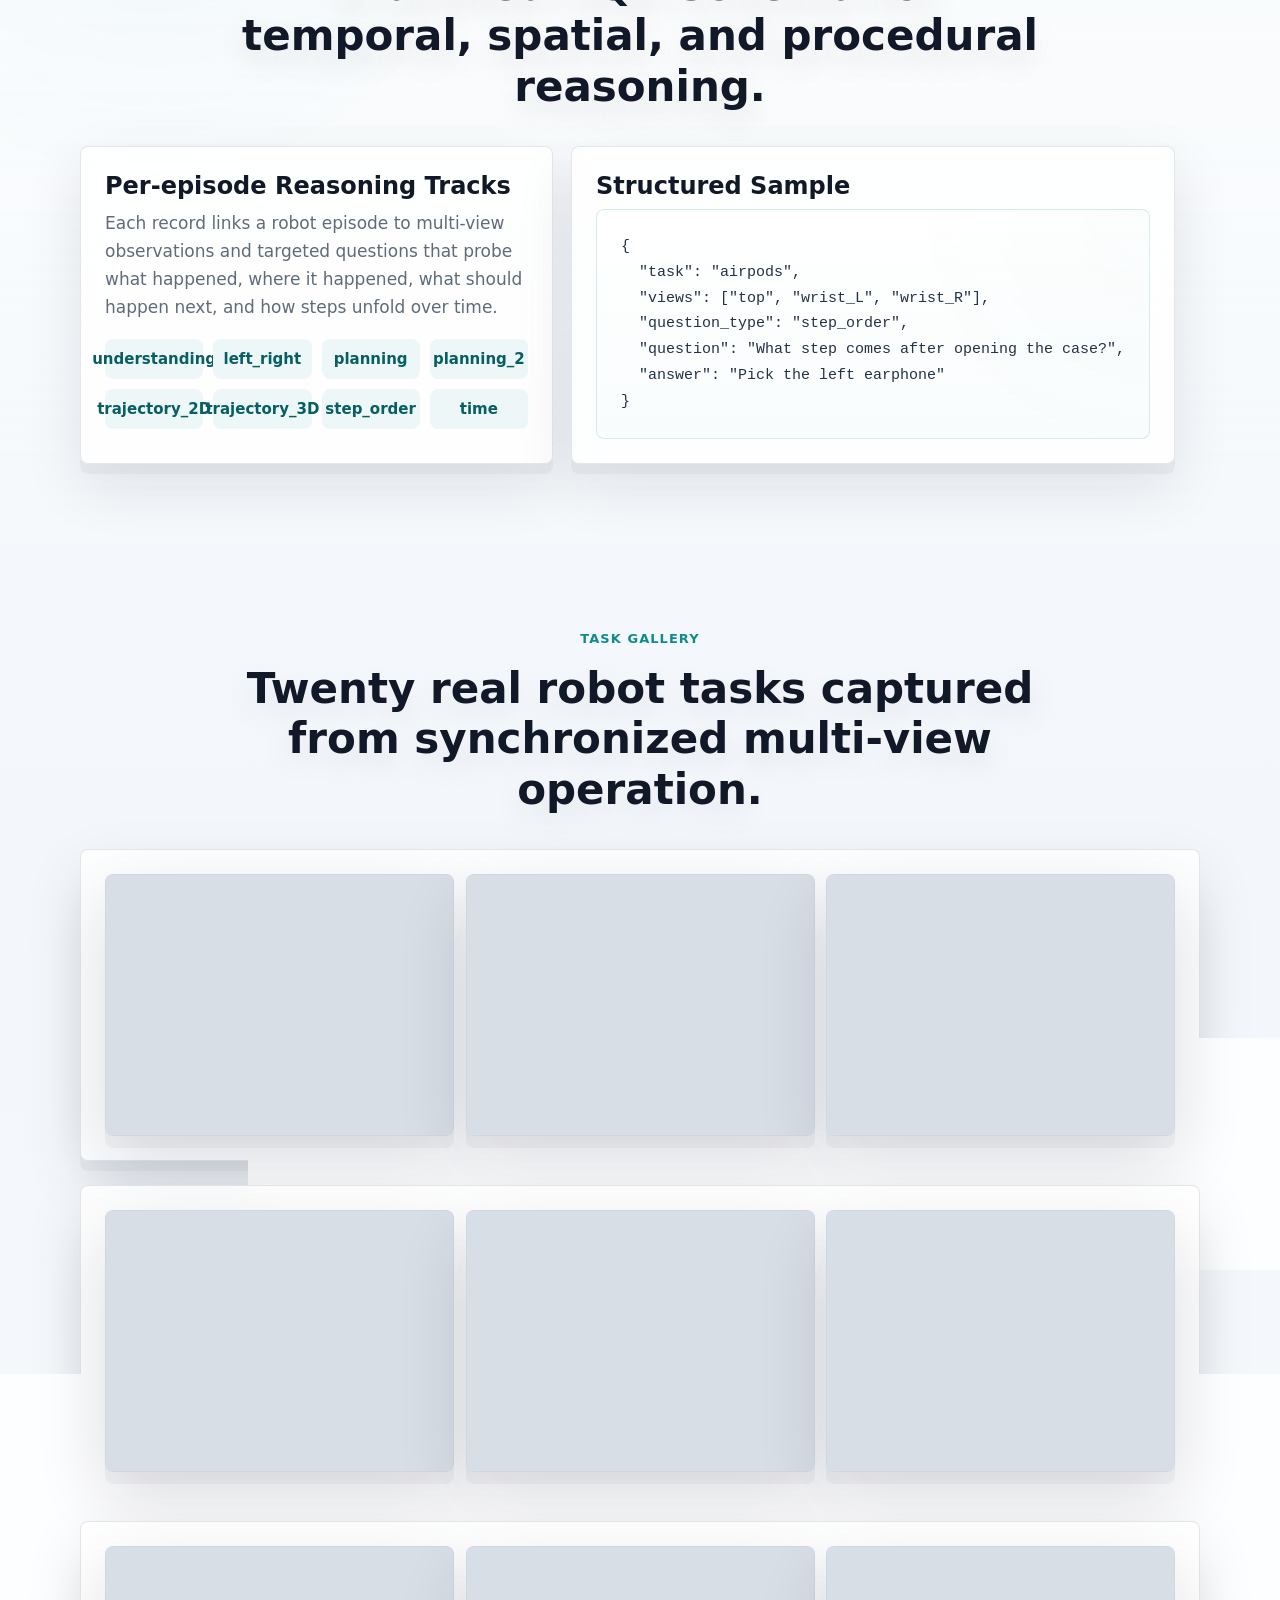
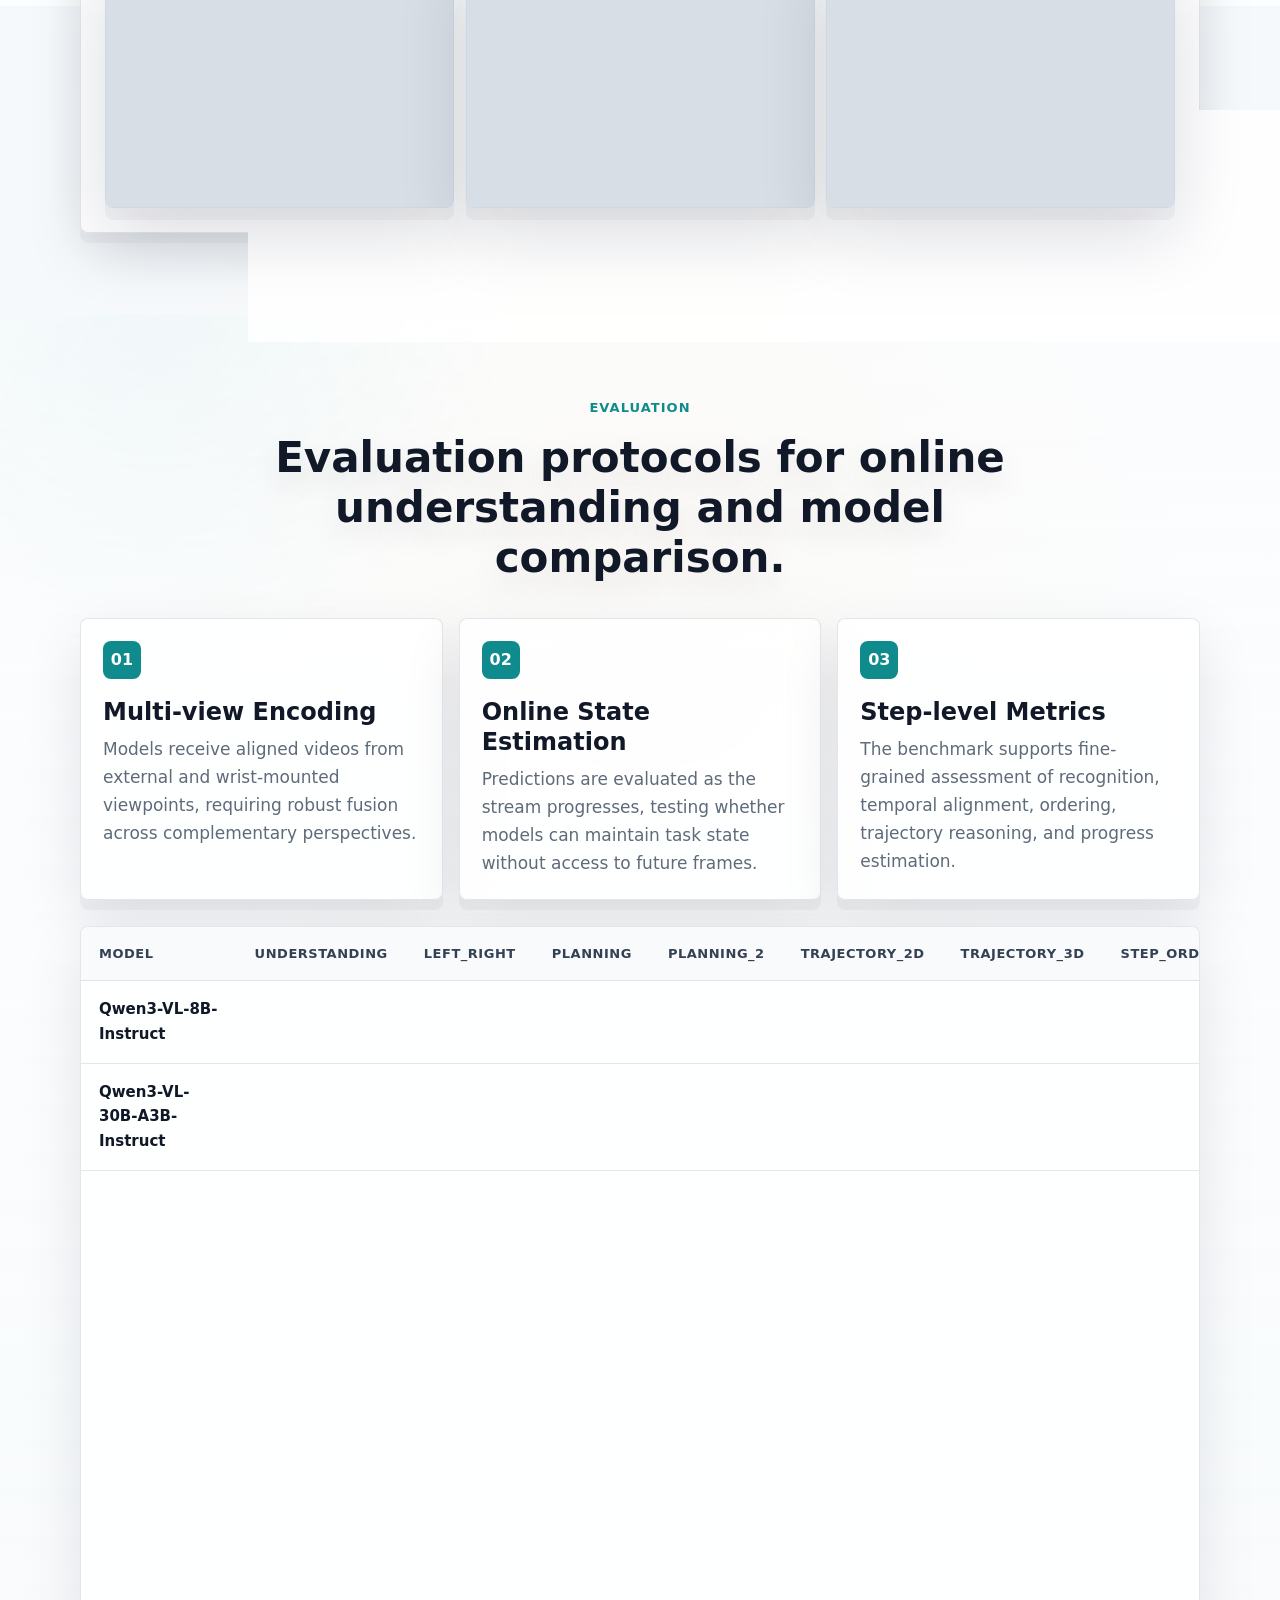
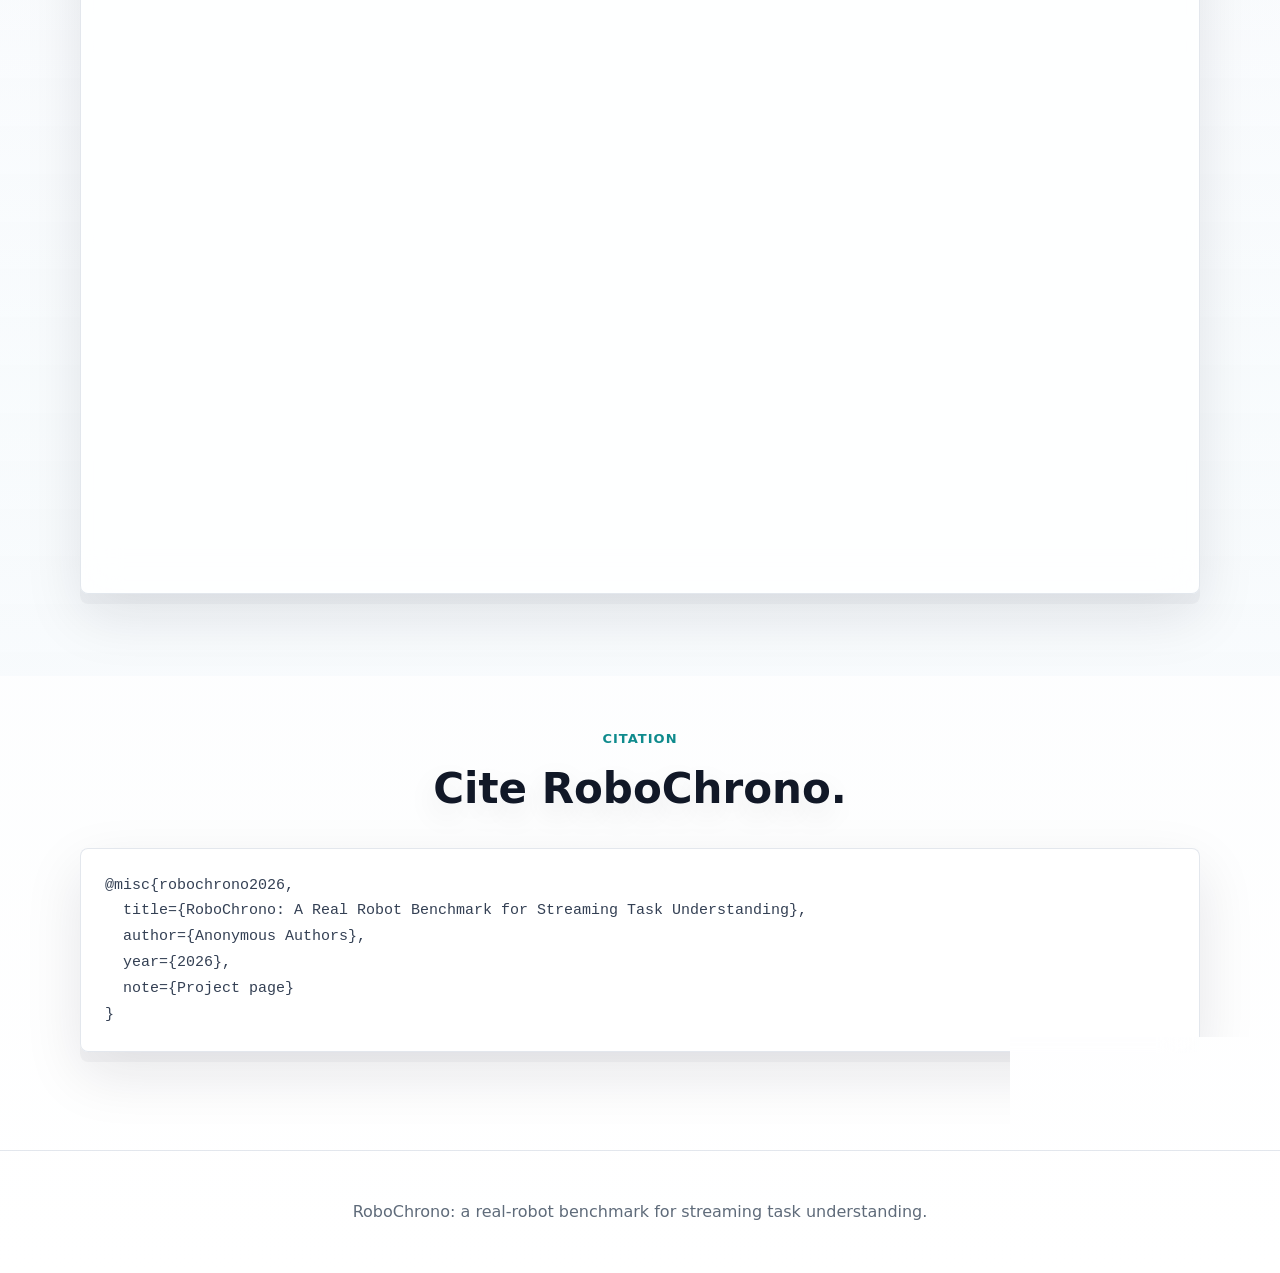
==== commit b2c3cb16: "Add files via upload" ====
--- a/index.html
+++ b/index.html
@@ -23,13 +23,13 @@
       <section class="hero">
         <div class="hero-video-bg" aria-hidden="true">
           <video autoplay muted loop playsinline preload="metadata">
-            <source src="https://huggingface.co/datasets/yyyyywv/egocentric/resolve/main/gripper/pack_airpods/videos/observation.images.top/chunk-000/file-000.mp4" type="video/mp4">
-          </video> 
-          <video autoplay muted loop playsinline preload="metadata">
-            <source src="https://huggingface.co/datasets/yyyyywv/egocentric/resolve/main/gripper/pack_airpods/videos/observation.images.wrist_L/chunk-000/file-000.mp4" type="video/mp4">
+            <source src="assets/videos/airpods_top.mp4" type="video/mp4">
           </video>
           <video autoplay muted loop playsinline preload="metadata">
-            <source src="https://huggingface.co/datasets/yyyyywv/egocentric/resolve/main/gripper/pack_airpods/videos/observation.images.wrist_R/chunk-000/file-000.mp4" type="video/mp4">
+            <source src="assets/videos/airpods_wrist_l.mp4" type="video/mp4">
+          </video>
+          <video autoplay muted loop playsinline preload="metadata">
+            <source src="assets/videos/airpods_wrist_r.mp4" type="video/mp4">
           </video>
         </div>
         <div class="hero-copy">
@@ -117,17 +117,17 @@
           <div class="triview">
             <article class="video-tile">
               <video autoplay muted loop playsinline preload="metadata">
-                <source src="https://huggingface.co/datasets/yyyyywv/egocentric/resolve/main/gripper/pack_airpods/videos/observation.images.top/chunk-000/file-000.mp4" type="video/mp4">
-              </video>
-            </article>
-            <article class="video-tile">
-              <video autoplay muted loop playsinline preload="metadata">
-                <source src="https://huggingface.co/datasets/yyyyywv/egocentric/resolve/main/gripper/pack_airpods/videos/observation.images.wrist_L/chunk-000/file-000.mp4" type="video/mp4">
-              </video>
-            </article>
-            <article class="video-tile">
-              <video autoplay muted loop playsinline preload="metadata">
-                <source src="https://huggingface.co/datasets/yyyyywv/egocentric/resolve/main/gripper/pack_airpods/videos/observation.images.wrist_R/chunk-000/file-000.mp4" type="video/mp4">
+                <source src="assets/videos/airpods_top.mp4" type="video/mp4">
+              </video>
+            </article>
+            <article class="video-tile">
+              <video autoplay muted loop playsinline preload="metadata">
+                <source src="assets/videos/airpods_wrist_l.mp4" type="video/mp4">
+              </video>
+            </article>
+            <article class="video-tile">
+              <video autoplay muted loop playsinline preload="metadata">
+                <source src="assets/videos/airpods_wrist_r.mp4" type="video/mp4">
               </video>
             </article>
           </div>
@@ -137,17 +137,17 @@
           <div class="triview">
             <article class="video-tile">
               <video autoplay muted loop playsinline preload="metadata">
-                <source src="https://huggingface.co/datasets/yyyyywv/egocentric/resolve/main/gripper/tea2/videos/observation.images.top/chunk-000/file-000.mp4" type="video/mp4">
-              </video>
-            </article>
-            <article class="video-tile">
-              <video autoplay muted loop playsinline preload="metadata">
-                <source src="https://huggingface.co/datasets/yyyyywv/egocentric/resolve/main/gripper/tea2/videos/observation.images.wrist_L/chunk-000/file-000.mp4" type="video/mp4">
-              </video>
-            </article>
-            <article class="video-tile">
-              <video autoplay muted loop playsinline preload="metadata">
-                <source src="https://huggingface.co/datasets/yyyyywv/egocentric/resolve/main/gripper/tea2/videos/observation.images.wrist_R/chunk-000/file-000.mp4" type="video/mp4">
+                <source src="assets/videos/tea2_top.mp4" type="video/mp4">
+              </video>
+            </article>
+            <article class="video-tile">
+              <video autoplay muted loop playsinline preload="metadata">
+                <source src="assets/videos/tea2_wrist_l.mp4" type="video/mp4">
+              </video>
+            </article>
+            <article class="video-tile">
+              <video autoplay muted loop playsinline preload="metadata">
+                <source src="assets/videos/tea2_wrist_r.mp4" type="video/mp4">
               </video>
             </article>
           </div>
@@ -157,17 +157,17 @@
           <div class="triview">
             <article class="video-tile">
               <video autoplay muted loop playsinline preload="metadata">
-                <source src="https://huggingface.co/datasets/yyyyywv/egocentric/resolve/main/gripper/stack_cubes/videos/observation.images.left_eye/chunk-000/file-000.mp4" type="video/mp4">
-              </video>
-            </article>
-            <article class="video-tile">
-              <video autoplay muted loop playsinline preload="metadata">
-                <source src="https://huggingface.co/datasets/yyyyywv/egocentric/resolve/main/gripper/stack_cubes/videos/observation.images.left_wrist/chunk-000/file-000.mp4" type="video/mp4">
-              </video>
-            </article>
-            <article class="video-tile">
-              <video autoplay muted loop playsinline preload="metadata">
-                <source src="https://huggingface.co/datasets/yyyyywv/egocentric/resolve/main/gripper/stack_cubes/videos/observation.images.right_wrist/chunk-000/file-000.mp4" type="video/mp4">
+                <source src="assets/videos/cube_left_eye.mp4" type="video/mp4">
+              </video>
+            </article>
+            <article class="video-tile">
+              <video autoplay muted loop playsinline preload="metadata">
+                <source src="assets/videos/cube_left_wrist.mp4" type="video/mp4">
+              </video>
+            </article>
+            <article class="video-tile">
+              <video autoplay muted loop playsinline preload="metadata">
+                <source src="assets/videos/cube_right_wrist.mp4" type="video/mp4">
               </video>
             </article>
           </div>
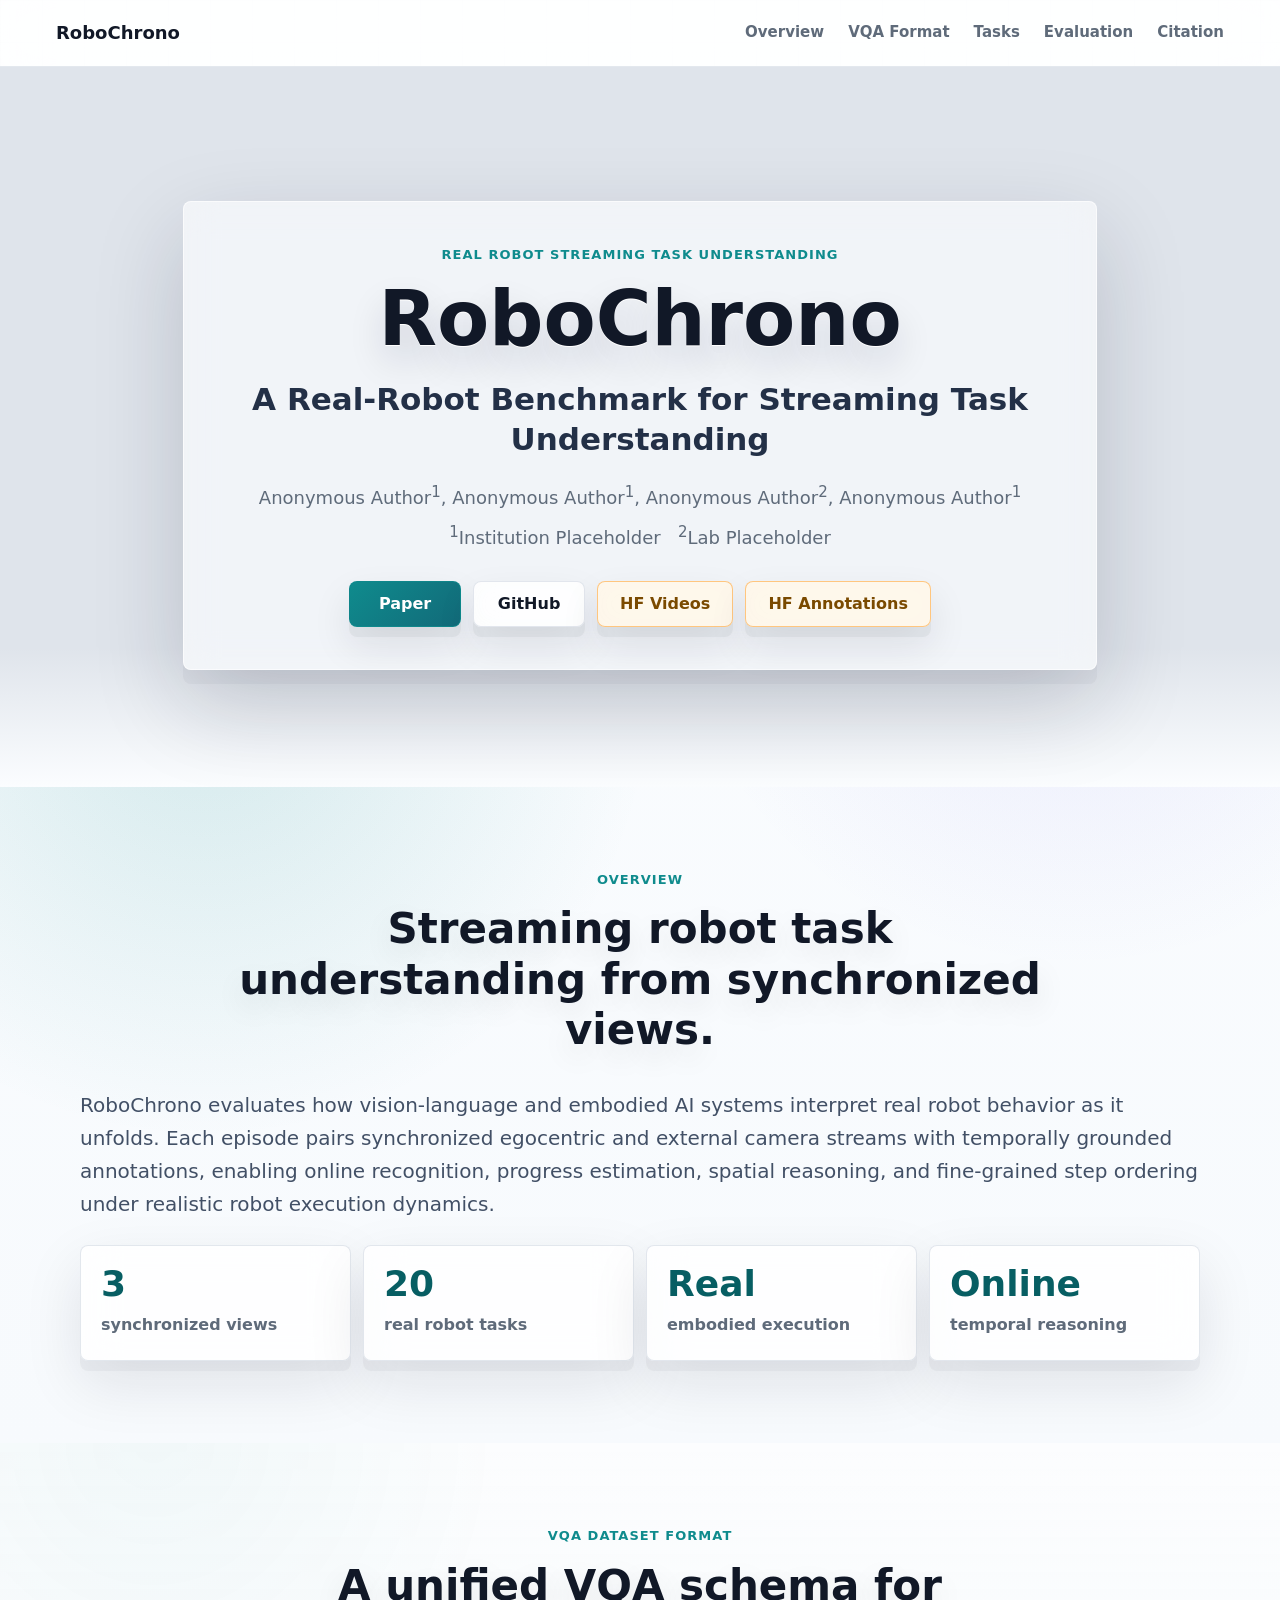
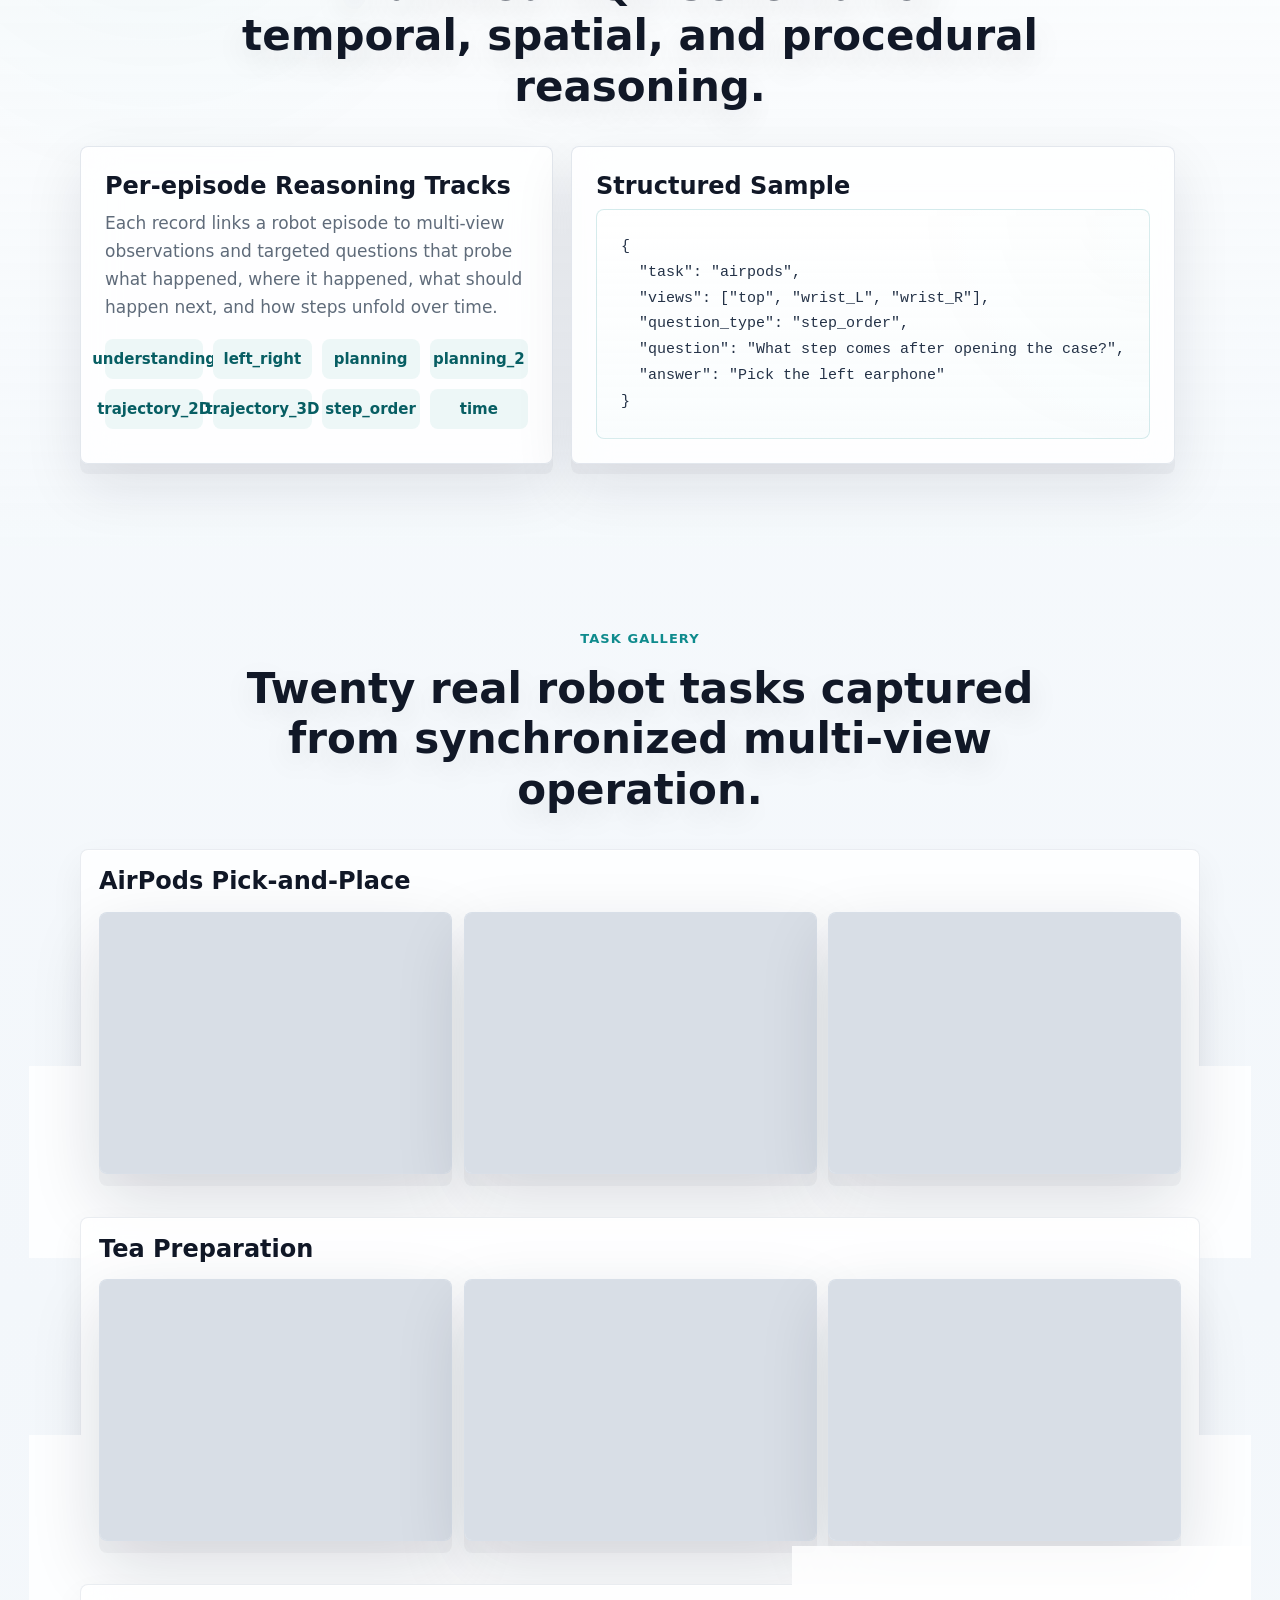
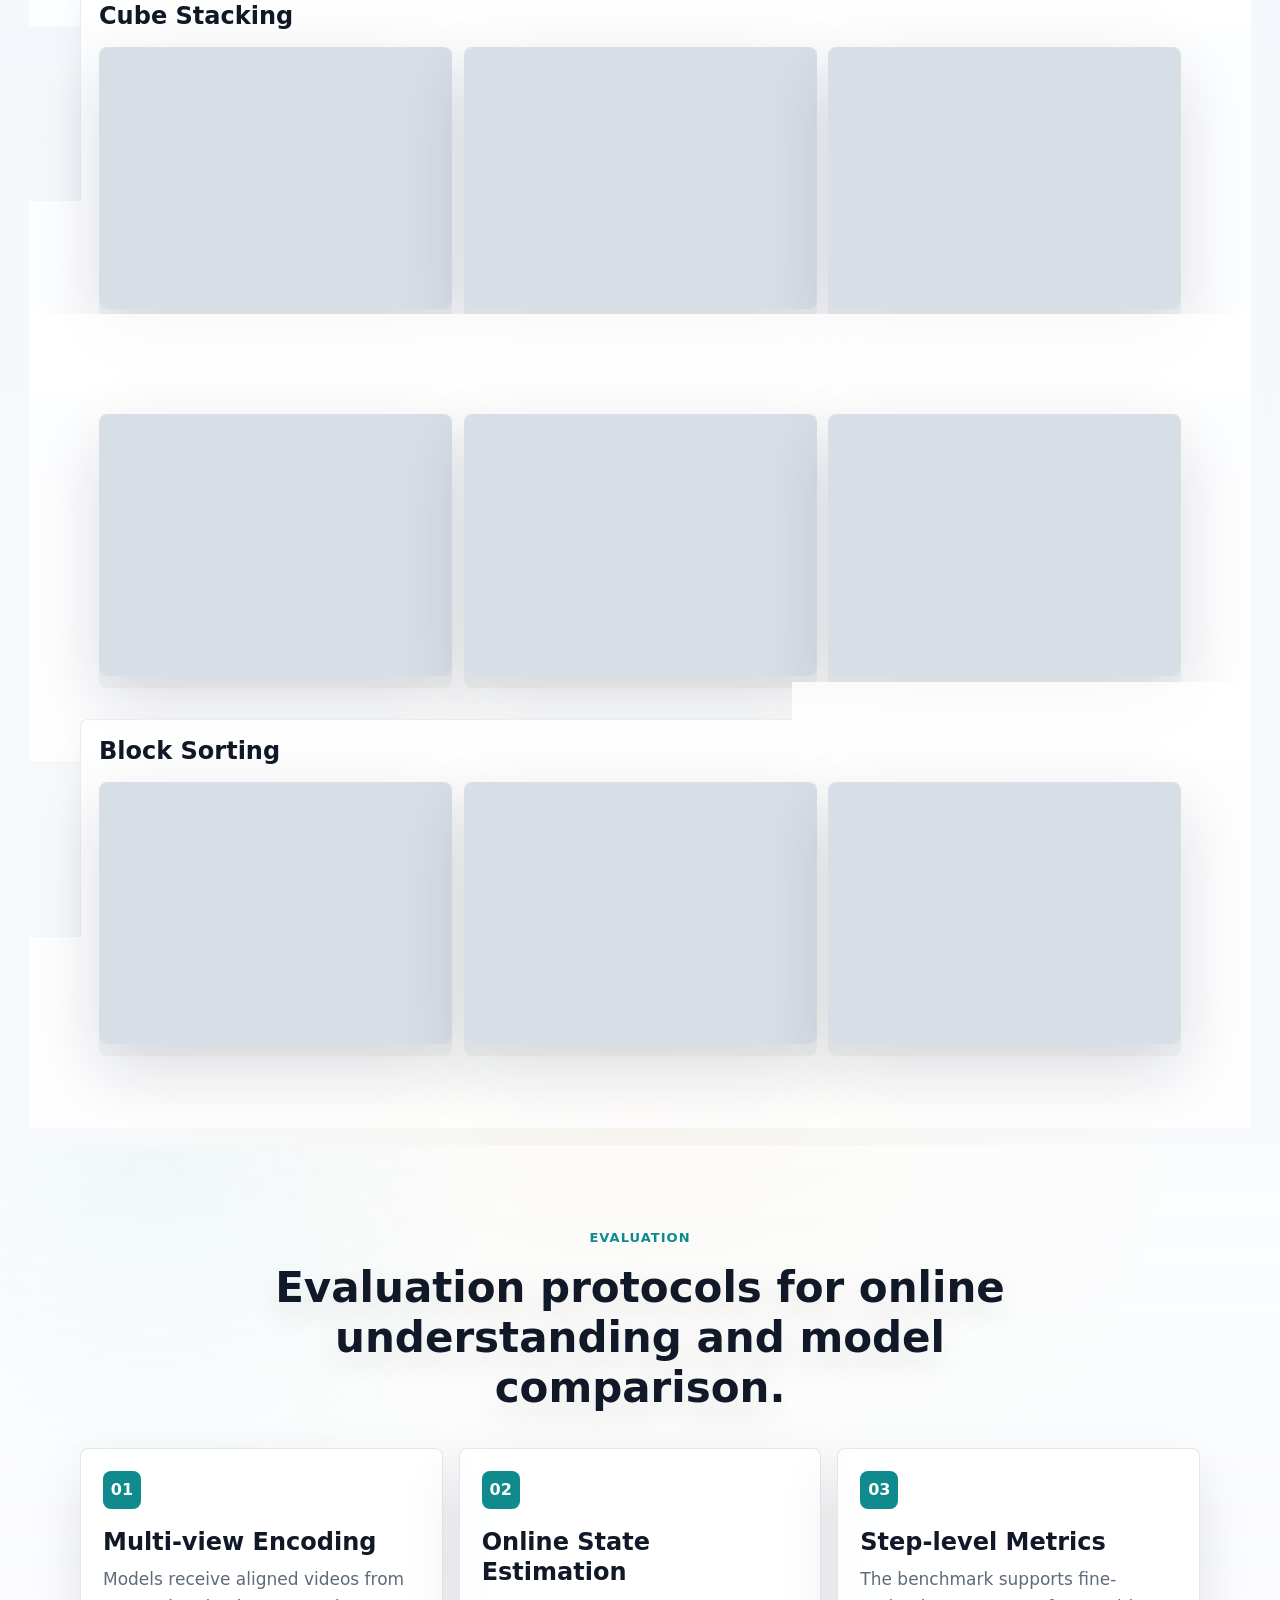
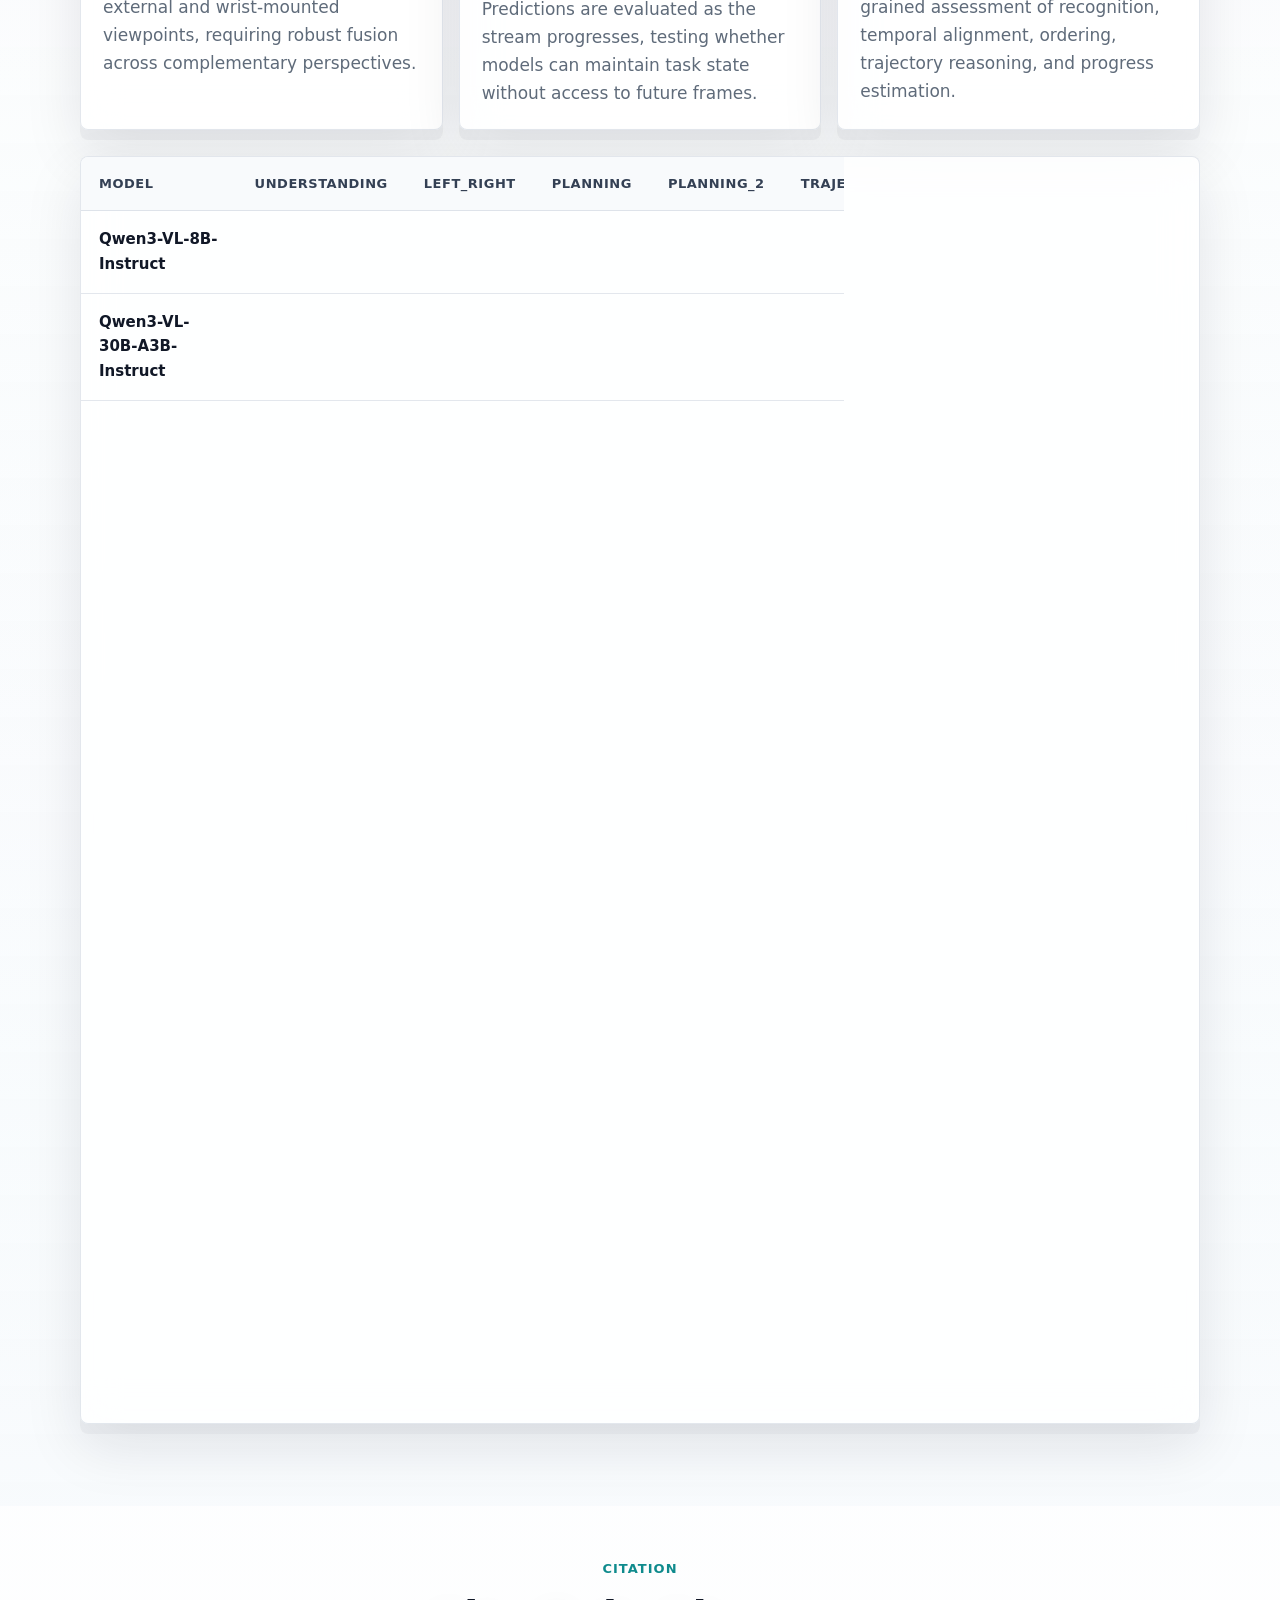
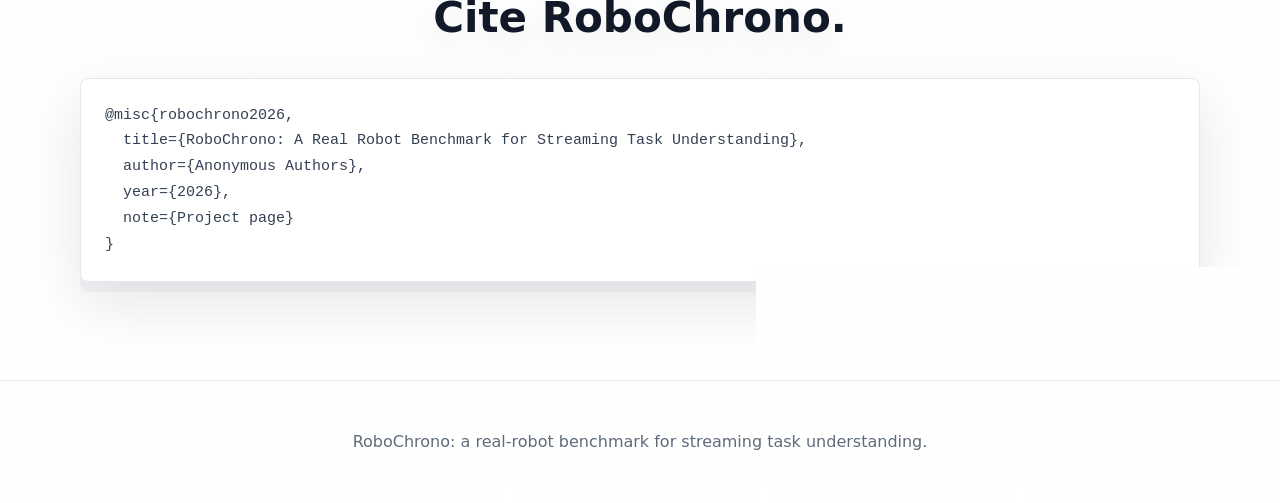
==== commit 931706d1: "Add files via upload" ====
--- a/index.html
+++ b/index.html
@@ -114,6 +114,7 @@
         </div>
 
         <div class="task-card">
+          <h3 class="task-title">AirPods Pick-and-Place</h3>
           <div class="triview">
             <article class="video-tile">
               <video autoplay muted loop playsinline preload="metadata">
@@ -134,6 +135,7 @@
         </div>
 
         <div class="task-card">
+          <h3 class="task-title">Tea Preparation</h3>
           <div class="triview">
             <article class="video-tile">
               <video autoplay muted loop playsinline preload="metadata">
@@ -154,6 +156,7 @@
         </div>
 
         <div class="task-card">
+          <h3 class="task-title">Cube Stacking</h3>
           <div class="triview">
             <article class="video-tile">
               <video autoplay muted loop playsinline preload="metadata">
@@ -168,6 +171,48 @@
             <article class="video-tile">
               <video autoplay muted loop playsinline preload="metadata">
                 <source src="assets/videos/cube_right_wrist.mp4" type="video/mp4">
+              </video>
+            </article>
+          </div>
+        </div>
+
+        <div class="task-card">
+          <h3 class="task-title">Express Package Handling</h3>
+          <div class="triview">
+            <article class="video-tile">
+              <video autoplay muted loop playsinline preload="metadata">
+                <source src="assets/videos/express_top.mp4" type="video/mp4">
+              </video>
+            </article>
+            <article class="video-tile">
+              <video autoplay muted loop playsinline preload="metadata">
+                <source src="assets/videos/express_wrist_l.mp4" type="video/mp4">
+              </video>
+            </article>
+            <article class="video-tile">
+              <video autoplay muted loop playsinline preload="metadata">
+                <source src="assets/videos/express_wrist_r.mp4" type="video/mp4">
+              </video>
+            </article>
+          </div>
+        </div>
+
+        <div class="task-card">
+          <h3 class="task-title">Block Sorting</h3>
+          <div class="triview">
+            <article class="video-tile">
+              <video autoplay muted loop playsinline preload="metadata">
+                <source src="assets/videos/sort_block_top.mp4" type="video/mp4">
+              </video>
+            </article>
+            <article class="video-tile">
+              <video autoplay muted loop playsinline preload="metadata">
+                <source src="assets/videos/sort_block_wrist_l.mp4" type="video/mp4">
+              </video>
+            </article>
+            <article class="video-tile">
+              <video autoplay muted loop playsinline preload="metadata">
+                <source src="assets/videos/sort_block_wrist_r.mp4" type="video/mp4">
               </video>
             </article>
           </div>
--- a/styles.css
+++ b/styles.css
@@ -125,7 +125,7 @@
   inset: 0;
   z-index: -1;
   content: "";
-  background: rgba(255, 255, 255, 0.3);
+  background: rgba(255, 255, 255, 0.18);
 }
 
 .hero::after {
@@ -516,14 +516,26 @@
 .task-card {
   display: flex;
   flex-direction: column;
-  gap: 24px;
-  padding: 24px;
+  gap: 16px;
+  padding: 18px;
+  border-color: rgba(148, 163, 184, 0.2);
+  box-shadow:
+    0 1px 0 rgba(255, 255, 255, 0.72) inset,
+    0 14px 34px rgba(15, 23, 42, 0.055);
 }
 
 .task-card + .task-card {
   margin-top: 24px;
 }
 
+.task-title {
+  margin: 0;
+  color: var(--ink);
+  font-size: 24px;
+  font-weight: 760;
+  line-height: 1.15;
+}
+
 .triview {
   display: grid;
   grid-template-columns: repeat(3, minmax(0, 1fr));
@@ -532,6 +544,7 @@
 
 .triview .video-tile {
   min-height: 260px;
+  border-color: rgba(148, 163, 184, 0.24);
 }
 
 .method-grid {
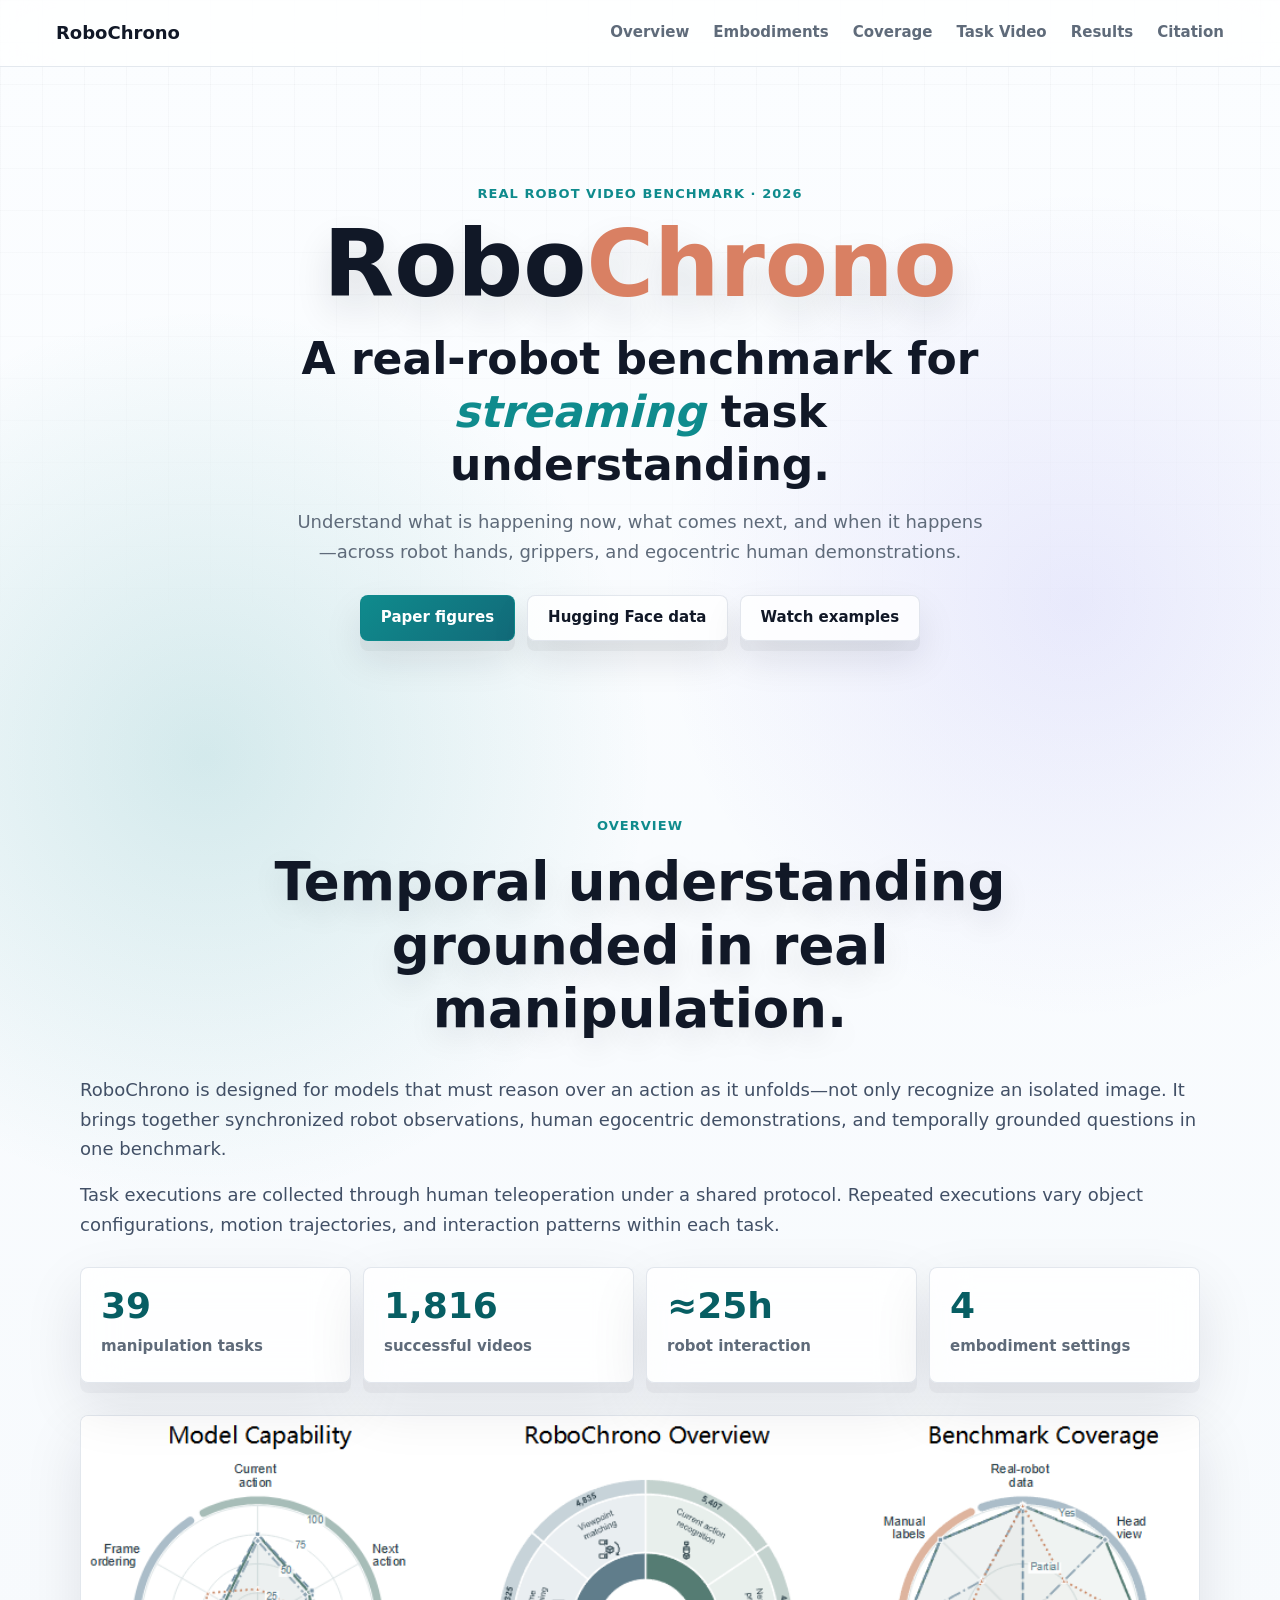
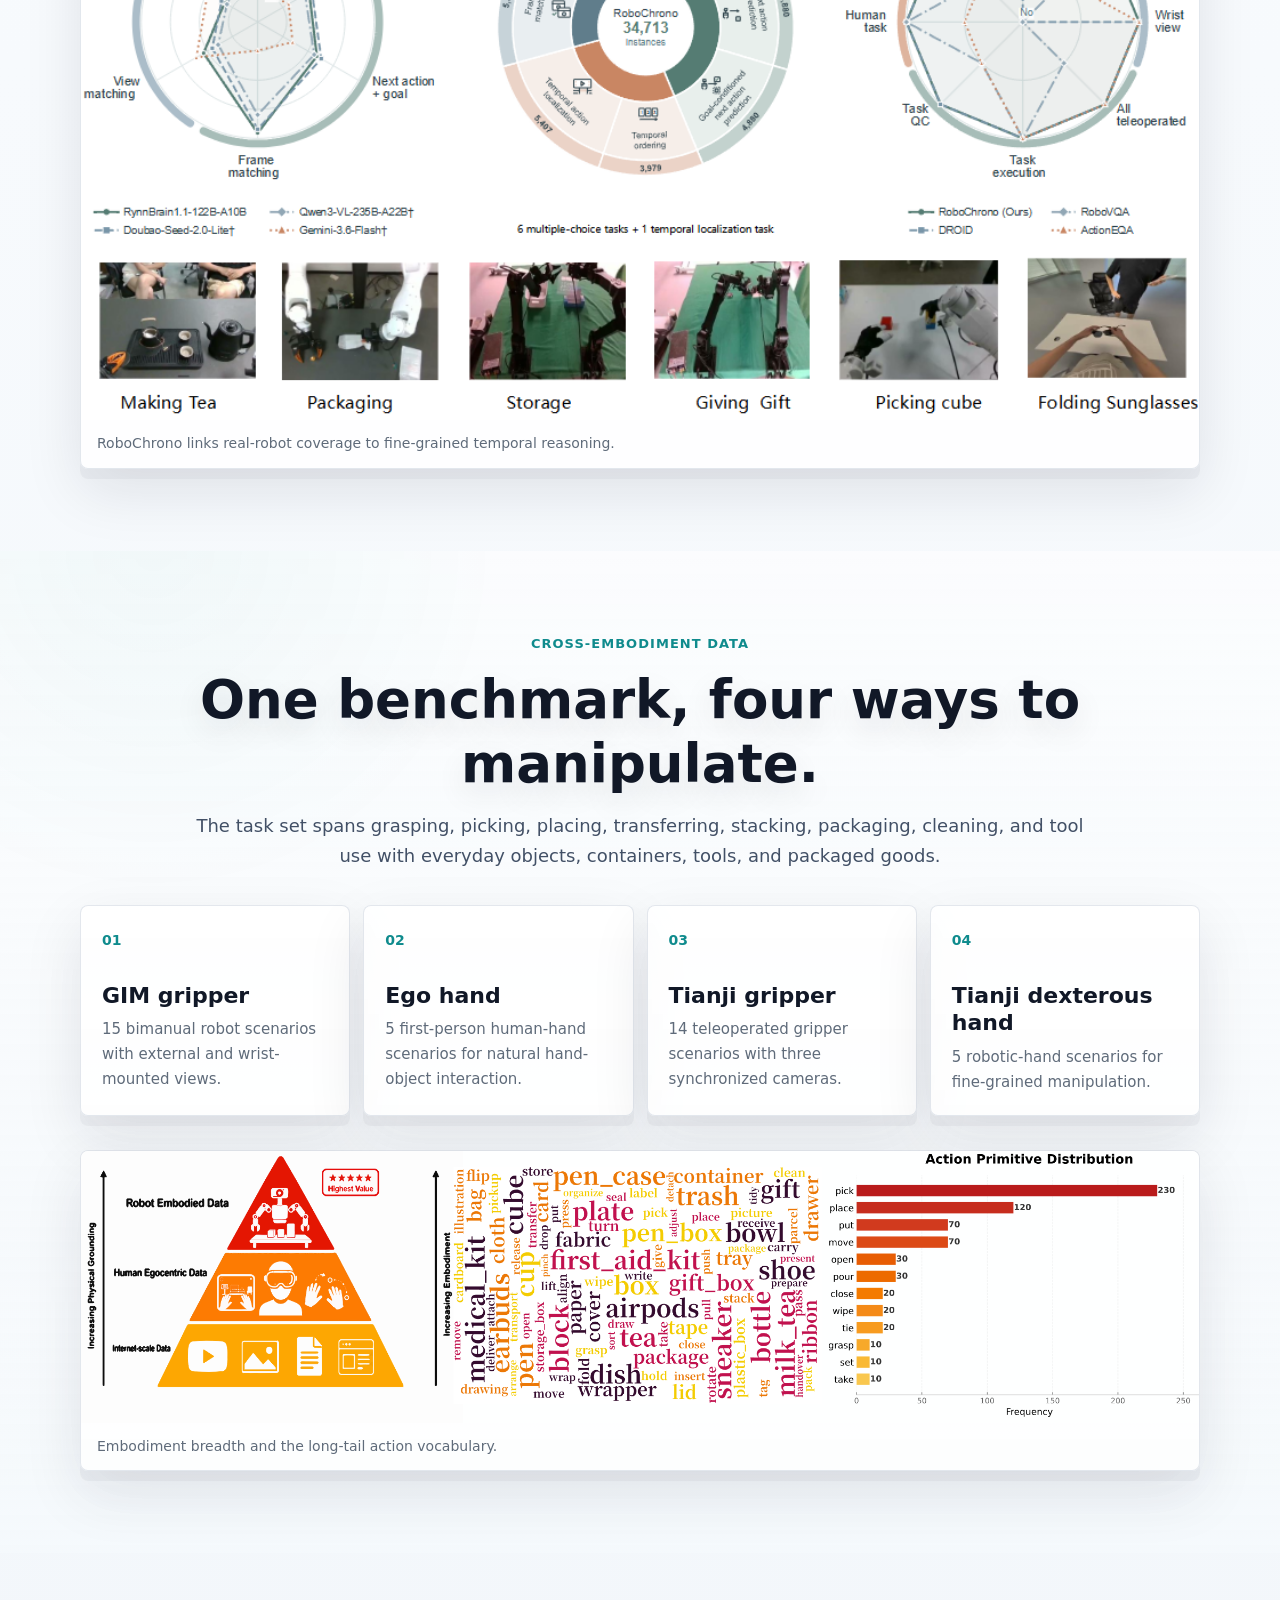
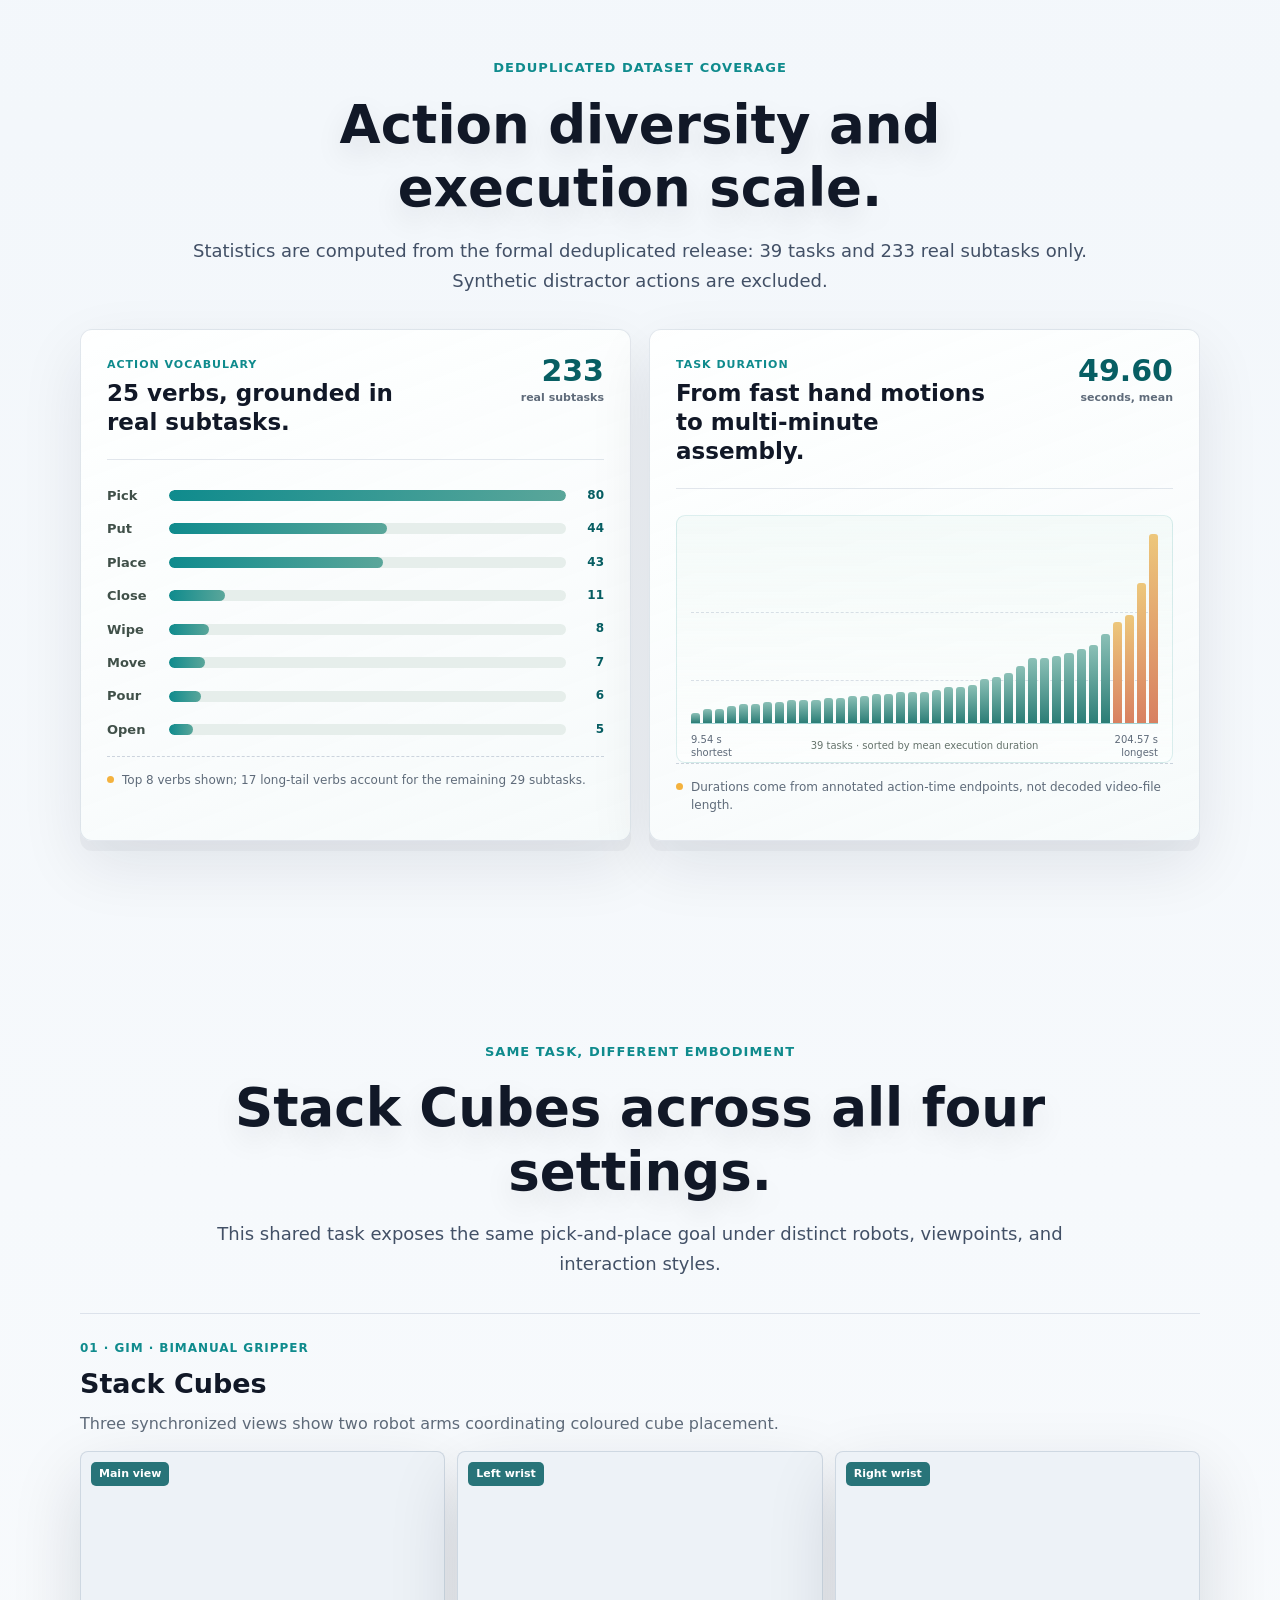
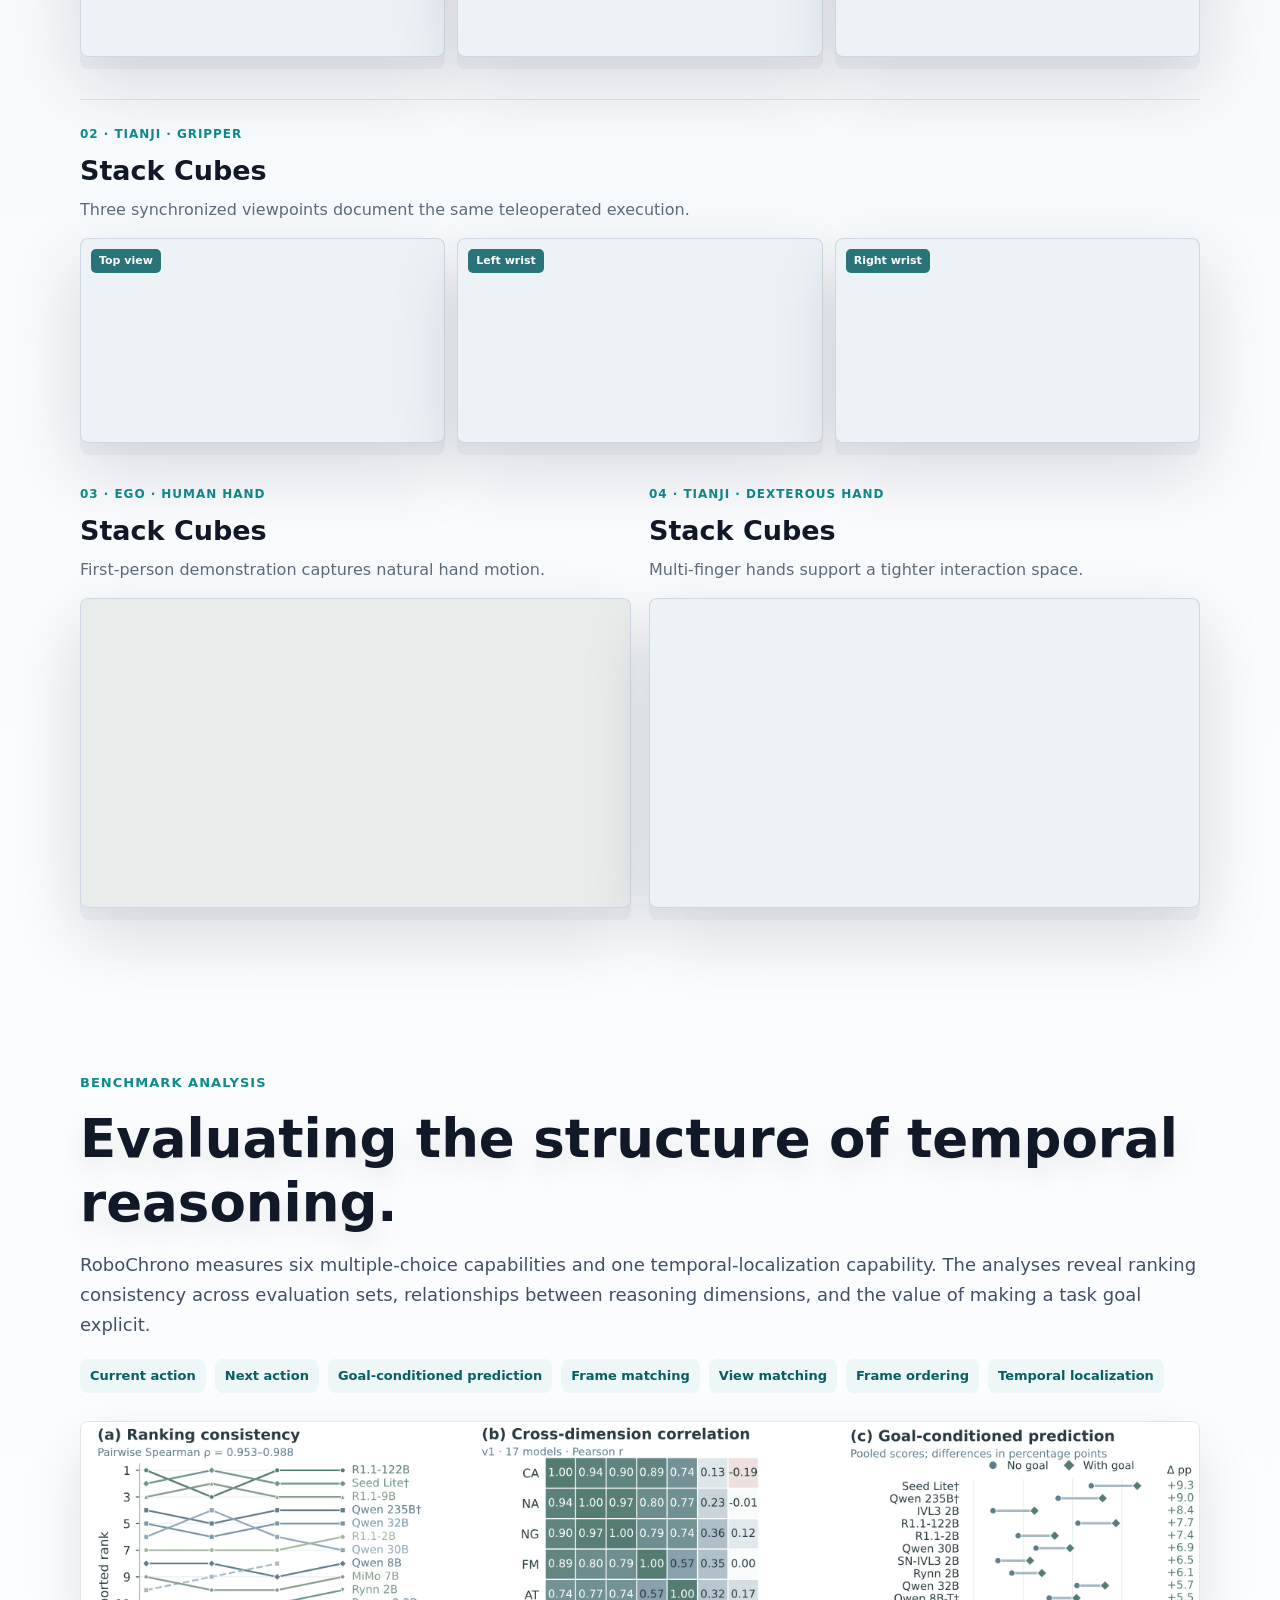
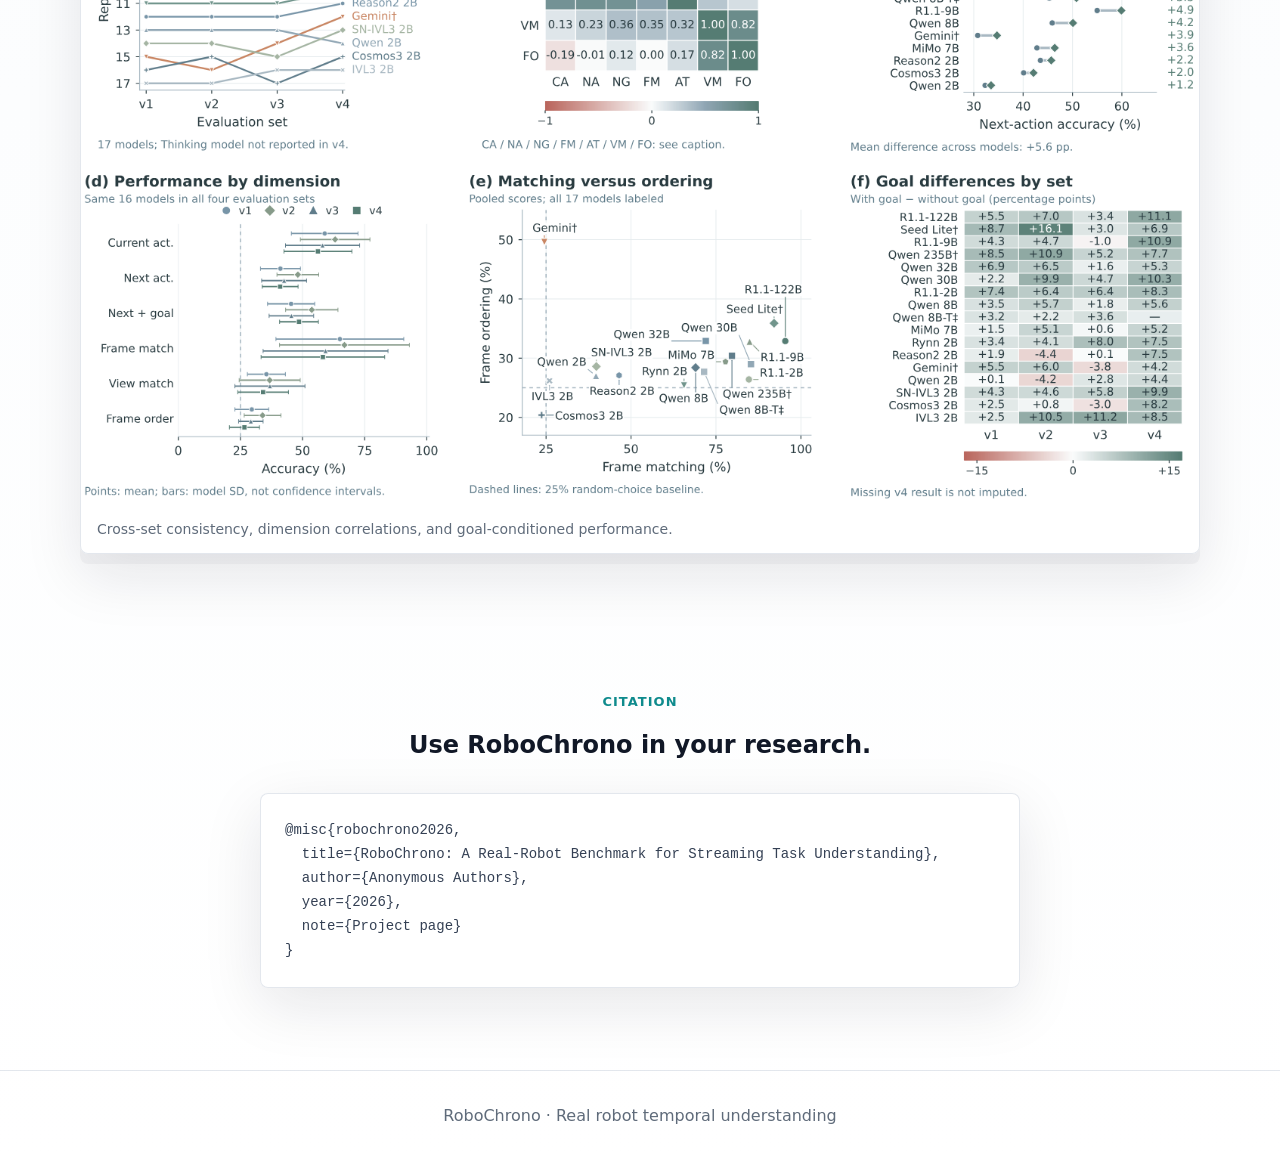
==== commit c5b1277a: "Add files via upload" ====
--- a/index.html
+++ b/index.html
@@ -3,299 +3,102 @@
   <head>
     <meta charset="utf-8">
     <meta name="viewport" content="width=device-width, initial-scale=1">
-    <title>RoboChrono</title>
-    <meta name="description" content="RoboChrono: A real robot benchmark for streaming task understanding.">
+    <title>RoboChrono — Real-Robot Temporal Understanding</title>
+    <meta name="description" content="RoboChrono is a real-robot benchmark for temporal task understanding across four manipulation embodiments.">
     <link rel="stylesheet" href="styles.css">
   </head>
   <body>
     <header class="site-header">
-      <a class="brand" href="#top">RoboChrono</a>
-      <nav aria-label="Primary navigation">
-        <a href="#overview">Overview</a>
-        <a href="#vqa-format">VQA Format</a>
-        <a href="#tasks">Tasks</a>
-        <a href="#evaluation">Evaluation</a>
-        <a href="#citation">Citation</a>
-      </nav>
+      <a class="brand" href="#top"><span class="brand-mark">R</span> RoboChrono</a>
+      <nav aria-label="Primary navigation"><a href="#overview">Overview</a><a href="#embodiments">Embodiments</a><a href="#coverage">Coverage</a><a href="#task-video">Task Video</a><a href="#results">Results</a><a href="#citation">Citation</a></nav>
     </header>
-
     <main id="top">
-      <section class="hero">
-        <div class="hero-video-bg" aria-hidden="true">
-          <video autoplay muted loop playsinline preload="metadata">
-            <source src="assets/videos/airpods_top.mp4" type="video/mp4">
-          </video>
-          <video autoplay muted loop playsinline preload="metadata">
-            <source src="assets/videos/airpods_wrist_l.mp4" type="video/mp4">
-          </video>
-          <video autoplay muted loop playsinline preload="metadata">
-            <source src="assets/videos/airpods_wrist_r.mp4" type="video/mp4">
-          </video>
-        </div>
+      <section class="hero hero-simple">
         <div class="hero-copy">
-          <p class="eyebrow">Real Robot Streaming Task Understanding</p>
-          <h1>RoboChrono</h1>
-          <p class="tagline">A Real-Robot Benchmark for Streaming Task Understanding</p>
-          <p class="authors">
-            Anonymous Author<sup>1</sup>,
-            Anonymous Author<sup>1</sup>,
-            Anonymous Author<sup>2</sup>,
-            Anonymous Author<sup>1</sup>
-          </p>
-          <p class="affiliations"><sup>1</sup>Institution Placeholder &nbsp; <sup>2</sup>Lab Placeholder</p>
-          <div class="action-row" aria-label="Project links">
-            <a class="button primary" href="https://arxiv.org/abs/0000.00000" target="_blank" rel="noopener">Paper</a>
-            <a class="button" href="https://github.com/yyywv/benchmark" target="_blank" rel="noopener">GitHub</a>
-            <a class="button hf" href="https://huggingface.co/datasets/yyyyywv/egocentric/tree/main" target="_blank" rel="noopener">HF Videos</a>
-            <a class="button hf" href="https://huggingface.co/datasets/yyyyywv/ROBOCHRONO/tree/main" target="_blank" rel="noopener">HF Annotations</a>
-          </div>
+          <p class="eyebrow">Real robot video benchmark · 2026</p>
+          <h1>Robo<span>Chrono</span></h1>
+          <p class="hero-lede">A real-robot benchmark for <em>streaming</em> task understanding.</p>
+          <p class="hero-description">Understand what is happening now, what comes next, and when it happens—across robot hands, grippers, and egocentric human demonstrations.</p>
+          <div class="action-row"><a class="button primary" href="1.pdf" target="_blank" rel="noopener">Paper figures</a><a class="button" href="https://huggingface.co/datasets/GIM-RoboLab/robochrono/tree/main" target="_blank" rel="noopener">Hugging Face data</a><a class="button" href="#task-video">Watch examples</a></div>
         </div>
       </section>
 
-      <section id="overview" class="section">
-        <div class="section-heading">
-          <p class="eyebrow">Overview</p>
-          <h2>Streaming robot task understanding from synchronized views.</h2>
-        </div>
-        <div class="overview-grid">
-          <p>
-            RoboChrono evaluates how vision-language and embodied AI systems interpret real robot
-            behavior as it unfolds. Each episode pairs synchronized egocentric and external camera
-            streams with temporally grounded annotations, enabling online recognition, progress
-            estimation, spatial reasoning, and fine-grained step ordering under realistic robot
-            execution dynamics.
-          </p>
-          <div class="stats">
-            <div><strong>3</strong><span>synchronized views</span></div>
-            <div><strong>20</strong><span>real robot tasks</span></div>
-            <div><strong>Real</strong><span>embodied execution</span></div>
-            <div><strong>Online</strong><span>temporal reasoning</span></div>
+      <section id="overview" class="section overview-section">
+        <div class="section-heading left"><p class="eyebrow">Overview</p><h2>Temporal understanding grounded in real manipulation.</h2></div>
+        <div class="overview-layout">
+          <div class="overview-copy">
+            <p>RoboChrono is designed for models that must reason over an action as it unfolds—not only recognize an isolated image. It brings together synchronized robot observations, human egocentric demonstrations, and temporally grounded questions in one benchmark.</p>
+            <p>Task executions are collected through human teleoperation under a shared protocol. Repeated executions vary object configurations, motion trajectories, and interaction patterns within each task.</p>
+            <div class="stat-grid"><div><strong>39</strong><span>manipulation tasks</span></div><div><strong>1,816</strong><span>successful videos</span></div><div><strong>≈25h</strong><span>robot interaction</span></div><div><strong>4</strong><span>embodiment settings</span></div></div>
           </div>
+          <figure class="figure-card overview-figure"><img src="assets/images/robochrono-overview.png" alt="RoboChrono overview showing model capability and benchmark coverage"><figcaption>RoboChrono links real-robot coverage to fine-grained temporal reasoning.</figcaption></figure>
         </div>
       </section>
 
-      <section id="vqa-format" class="section band">
+      <section id="embodiments" class="section dark-section">
+        <div class="section-heading"><p class="eyebrow">Cross-embodiment data</p><h2>One benchmark, four ways to manipulate.</h2><p class="section-intro">The task set spans grasping, picking, placing, transferring, stacking, packaging, cleaning, and tool use with everyday objects, containers, tools, and packaged goods.</p></div>
+        <div class="embodiment-grid">
+          <article class="embodiment-card gim"><span class="card-number">01</span><h3>GIM gripper</h3><p>15 bimanual robot scenarios with external and wrist-mounted views.</p></article>
+          <article class="embodiment-card ego"><span class="card-number">02</span><h3>Ego hand</h3><p>5 first-person human-hand scenarios for natural hand-object interaction.</p></article>
+          <article class="embodiment-card tianji"><span class="card-number">03</span><h3>Tianji gripper</h3><p>14 teleoperated gripper scenarios with three synchronized cameras.</p></article>
+          <article class="embodiment-card dex"><span class="card-number">04</span><h3>Tianji dexterous hand</h3><p>5 robotic-hand scenarios for fine-grained manipulation.</p></article>
+        </div>
+        <div class="data-figures"><figure class="figure-card"><img src="assets/images/embodiment-and-actions.png" alt="Embodiment hierarchy, action vocabulary, and action distribution"><figcaption>Embodiment breadth and the long-tail action vocabulary.</figcaption></figure></div>
+      </section>
+
+      <section id="coverage" class="section coverage-section">
         <div class="section-heading">
-          <p class="eyebrow">VQA Dataset Format</p>
-          <h2>A unified VQA schema for temporal, spatial, and procedural reasoning.</h2>
+          <p class="eyebrow">Deduplicated dataset coverage</p>
+          <h2>Action diversity and execution scale.</h2>
+          <p class="section-intro">Statistics are computed from the formal deduplicated release: 39 tasks and 233 real subtasks only. Synthetic distractor actions are excluded.</p>
         </div>
-        <div class="vqa-layout">
-          <div class="format-card">
-            <h3>Per-episode Reasoning Tracks</h3>
-            <p>Each record links a robot episode to multi-view observations and targeted questions that probe what happened, where it happened, what should happen next, and how steps unfold over time.</p>
-            <div class="field-grid">
-              <span>understanding</span>
-              <span>left_right</span>
-              <span>planning</span>
-              <span>planning_2</span>
-              <span>trajectory_2D</span>
-              <span>trajectory_3D</span>
-              <span>step_order</span>
-              <span>time</span>
+        <div class="coverage-grid">
+          <article class="coverage-card action-card">
+            <div class="coverage-card-head"><div><p class="chart-kicker">Action vocabulary</p><h3>25 verbs, grounded in real subtasks.</h3></div><strong>233<small>real subtasks</small></strong></div>
+            <div class="bar-chart" aria-label="Top eight verb frequencies">
+              <div class="bar-row"><span>Pick</span><div><i style="--w:100%"></i></div><b>80</b></div>
+              <div class="bar-row"><span>Put</span><div><i style="--w:55%"></i></div><b>44</b></div>
+              <div class="bar-row"><span>Place</span><div><i style="--w:54%"></i></div><b>43</b></div>
+              <div class="bar-row"><span>Close</span><div><i style="--w:14%"></i></div><b>11</b></div>
+              <div class="bar-row"><span>Wipe</span><div><i style="--w:10%"></i></div><b>8</b></div>
+              <div class="bar-row"><span>Move</span><div><i style="--w:9%"></i></div><b>7</b></div>
+              <div class="bar-row"><span>Pour</span><div><i style="--w:8%"></i></div><b>6</b></div>
+              <div class="bar-row"><span>Open</span><div><i style="--w:6%"></i></div><b>5</b></div>
             </div>
-          </div>
-          <div class="format-card code-card">
-            <h3>Structured Sample</h3>
-            <pre><code>{
-  "task": "airpods",
-  "views": ["top", "wrist_L", "wrist_R"],
-  "question_type": "step_order",
-  "question": "What step comes after opening the case?",
-  "answer": "Pick the left earphone"
-}</code></pre>
-          </div>
+            <p class="chart-note"><span></span> Top 8 verbs shown; 17 long-tail verbs account for the remaining 29 subtasks.</p>
+          </article>
+          <article class="coverage-card duration-card">
+            <div class="coverage-card-head"><div><p class="chart-kicker">Task duration</p><h3>From fast hand motions to multi-minute assembly.</h3></div><strong>49.60<small>seconds, mean</small></strong></div>
+            <div class="duration-chart" aria-label="Average duration of 39 deduplicated tasks, ordered from shortest to longest">
+              <div class="duration-bars">
+                <i style="--h:5" title="move_flower_hand · 9.54 s"></i><i style="--h:7" title="stack_cubes_hand · 15.03 s"></i><i style="--h:7" title="stow_sunglasses_tianjihand · 15.13 s"></i><i style="--h:9" title="pack_gift_hand · 17.93 s"></i><i style="--h:10" title="box_pen_hand · 19.61 s"></i><i style="--h:10" title="tidy_stationery_tianji · 19.71 s"></i><i style="--h:11" title="stack_cubes_tianjihand · 21.30 s"></i><i style="--h:11" title="sort_cubes_gim · 21.81 s"></i><i style="--h:12" title="box_pen_tianjihand · 21.90 s"></i><i style="--h:12" title="pack_gift_gim · 23.73 s"></i><i style="--h:12" title="box_shoes_gim · 23.87 s"></i><i style="--h:13" title="zip_pouch_tianji · 24.57 s"></i><i style="--h:13" title="cap_pen_gim · 25.98 s"></i><i style="--h:14" title="pack_sunglasses_hand · 26.32 s"></i><i style="--h:14" title="sort_cubes_tianji · 26.60 s"></i><i style="--h:15" title="box_shoe_tianji · 27.89 s"></i><i style="--h:15" title="pack_express_tianji · 28.06 s"></i><i style="--h:16" title="move_gift_tianjihand · 29.44 s"></i><i style="--h:16" title="move_flower_tianjihand · 29.66 s"></i><i style="--h:16" title="tidy_stationery_gim · 30.55 s"></i><i style="--h:17" title="bag_toy_gim · 31.59 s"></i><i style="--h:19" title="slip_tshirt_gim · 36.49 s"></i><i style="--h:19" title="zip_pouch_gim · 36.60 s"></i><i style="--h:20" title="stack_cubes_gim · 37.93 s"></i><i style="--h:23" title="pack_airpods_tianji · 45.97 s"></i><i style="--h:24" title="stack_cubes_tianji · 47.43 s"></i><i style="--h:26" title="pack_gift_tianji · 52.44 s"></i><i style="--h:30" title="wipe_plate_gim · 60.91 s"></i><i style="--h:34" title="wash_dishes_gim · 69.04 s"></i><i style="--h:34" title="wash_dishes_tianji · 70.40 s"></i><i style="--h:35" title="wipe_plate_tianji · 72.35 s"></i><i style="--h:37" title="make_tea_gim · 76.45 s"></i><i style="--h:39" title="brew_teabag_gim · 79.22 s"></i><i style="--h:41" title="pack_airpods_gim · 83.53 s"></i><i style="--h:47" title="make_tea_tianji · 95.65 s"></i><i style="--h:53" title="brew_teabag_tianji · 107.72 s"></i><i style="--h:57" title="takeout_trash_tianji · 117.04 s"></i><i style="--h:74" title="pack_aidkit_tianji · 150.50 s"></i><i style="--h:100" title="pack_aidkit_gim · 204.57 s"></i>
+              </div>
+              <div class="duration-axis"><span>9.54 s<br>shortest</span><span>39 tasks · sorted by mean execution duration</span><span>204.57 s<br>longest</span></div>
+            </div>
+            <p class="chart-note"><span></span> Durations come from annotated action-time endpoints, not decoded video-file length.</p>
+          </article>
         </div>
       </section>
 
-      <section id="tasks" class="section">
-        <div class="section-heading">
-          <p class="eyebrow">Task Gallery</p>
-          <h2>Twenty real robot tasks captured from synchronized multi-view operation.</h2>
-        </div>
-
-        <div class="task-card">
-          <h3 class="task-title">AirPods Pick-and-Place</h3>
-          <div class="triview">
-            <article class="video-tile">
-              <video autoplay muted loop playsinline preload="metadata">
-                <source src="assets/videos/airpods_top.mp4" type="video/mp4">
-              </video>
-            </article>
-            <article class="video-tile">
-              <video autoplay muted loop playsinline preload="metadata">
-                <source src="assets/videos/airpods_wrist_l.mp4" type="video/mp4">
-              </video>
-            </article>
-            <article class="video-tile">
-              <video autoplay muted loop playsinline preload="metadata">
-                <source src="assets/videos/airpods_wrist_r.mp4" type="video/mp4">
-              </video>
-            </article>
-          </div>
-        </div>
-
-        <div class="task-card">
-          <h3 class="task-title">Tea Preparation</h3>
-          <div class="triview">
-            <article class="video-tile">
-              <video autoplay muted loop playsinline preload="metadata">
-                <source src="assets/videos/tea2_top.mp4" type="video/mp4">
-              </video>
-            </article>
-            <article class="video-tile">
-              <video autoplay muted loop playsinline preload="metadata">
-                <source src="assets/videos/tea2_wrist_l.mp4" type="video/mp4">
-              </video>
-            </article>
-            <article class="video-tile">
-              <video autoplay muted loop playsinline preload="metadata">
-                <source src="assets/videos/tea2_wrist_r.mp4" type="video/mp4">
-              </video>
-            </article>
-          </div>
-        </div>
-
-        <div class="task-card">
-          <h3 class="task-title">Cube Stacking</h3>
-          <div class="triview">
-            <article class="video-tile">
-              <video autoplay muted loop playsinline preload="metadata">
-                <source src="assets/videos/cube_left_eye.mp4" type="video/mp4">
-              </video>
-            </article>
-            <article class="video-tile">
-              <video autoplay muted loop playsinline preload="metadata">
-                <source src="assets/videos/cube_left_wrist.mp4" type="video/mp4">
-              </video>
-            </article>
-            <article class="video-tile">
-              <video autoplay muted loop playsinline preload="metadata">
-                <source src="assets/videos/cube_right_wrist.mp4" type="video/mp4">
-              </video>
-            </article>
-          </div>
-        </div>
-
-        <div class="task-card">
-          <h3 class="task-title">Express Package Handling</h3>
-          <div class="triview">
-            <article class="video-tile">
-              <video autoplay muted loop playsinline preload="metadata">
-                <source src="assets/videos/express_top.mp4" type="video/mp4">
-              </video>
-            </article>
-            <article class="video-tile">
-              <video autoplay muted loop playsinline preload="metadata">
-                <source src="assets/videos/express_wrist_l.mp4" type="video/mp4">
-              </video>
-            </article>
-            <article class="video-tile">
-              <video autoplay muted loop playsinline preload="metadata">
-                <source src="assets/videos/express_wrist_r.mp4" type="video/mp4">
-              </video>
-            </article>
-          </div>
-        </div>
-
-        <div class="task-card">
-          <h3 class="task-title">Block Sorting</h3>
-          <div class="triview">
-            <article class="video-tile">
-              <video autoplay muted loop playsinline preload="metadata">
-                <source src="assets/videos/sort_block_top.mp4" type="video/mp4">
-              </video>
-            </article>
-            <article class="video-tile">
-              <video autoplay muted loop playsinline preload="metadata">
-                <source src="assets/videos/sort_block_wrist_l.mp4" type="video/mp4">
-              </video>
-            </article>
-            <article class="video-tile">
-              <video autoplay muted loop playsinline preload="metadata">
-                <source src="assets/videos/sort_block_wrist_r.mp4" type="video/mp4">
-              </video>
-            </article>
-          </div>
+      <section id="task-video" class="section task-section">
+        <div class="section-heading left task-heading"><p class="eyebrow">Same task, different embodiment</p><h2>Stack Cubes across all four settings.</h2><p class="section-intro">This shared task exposes the same pick-and-place goal under distinct robots, viewpoints, and interaction styles.</p></div>
+        <div class="video-grid">
+          <article class="sample-card multi-view"><div class="sample-copy"><p class="video-kicker">01 · GIM · Bimanual gripper</p><h3>Stack Cubes</h3><p>Three synchronized views show two robot arms coordinating coloured cube placement.</p></div><div class="triview"><div><span>Main view</span><video autoplay muted loop playsinline preload="metadata"><source src="assets/videos/stack-cubes-gim-main-2x.mp4" type="video/mp4"></video></div><div><span>Left wrist</span><video autoplay muted loop playsinline preload="metadata"><source src="assets/videos/stack-cubes-gim-wrist-left-2x.mp4" type="video/mp4"></video></div><div><span>Right wrist</span><video autoplay muted loop playsinline preload="metadata"><source src="assets/videos/stack-cubes-gim-wrist-right-2x.mp4" type="video/mp4"></video></div></div></article>
+          <article class="sample-card multi-view"><div class="sample-copy"><p class="video-kicker">02 · Tianji · Gripper</p><h3>Stack Cubes</h3><p>Three synchronized viewpoints document the same teleoperated execution.</p></div><div class="triview"><div><span>Top view</span><video autoplay muted loop playsinline preload="metadata"><source src="assets/videos/stack-cubes-tianji-top-2x.mp4" type="video/mp4"></video></div><div><span>Left wrist</span><video autoplay muted loop playsinline preload="metadata"><source src="assets/videos/stack-cubes-tianji-wrist-left-2x.mp4" type="video/mp4"></video></div><div><span>Right wrist</span><video autoplay muted loop playsinline preload="metadata"><source src="assets/videos/stack-cubes-tianji-wrist-right-2x.mp4" type="video/mp4"></video></div></div></article>
+          <div class="single-view-grid"><article class="sample-card"><div class="sample-copy"><p class="video-kicker">03 · Ego · Human hand</p><h3>Stack Cubes</h3><p>First-person demonstration captures natural hand motion.</p></div><div class="video-frame portrait"><video autoplay muted loop playsinline preload="metadata"><source src="assets/videos/stack-cubes-ego-hand-2x.mp4" type="video/mp4"></video></div></article><article class="sample-card"><div class="sample-copy"><p class="video-kicker">04 · Tianji · Dexterous hand</p><h3>Stack Cubes</h3><p>Multi-finger hands support a tighter interaction space.</p></div><div class="video-frame"><video autoplay muted loop playsinline preload="metadata"><source src="assets/videos/stack-cubes-tianji-hand-2x.mp4" type="video/mp4"></video></div></article></div>
         </div>
       </section>
 
-      <section id="evaluation" class="section band">
-        <div class="section-heading">
-          <p class="eyebrow">Evaluation</p>
-          <h2>Evaluation protocols for online understanding and model comparison.</h2>
-        </div>
-        <div class="method-grid">
-          <article>
-            <span class="method-number">01</span>
-            <h3>Multi-view Encoding</h3>
-            <p>Models receive aligned videos from external and wrist-mounted viewpoints, requiring robust fusion across complementary perspectives.</p>
-          </article>
-          <article>
-            <span class="method-number">02</span>
-            <h3>Online State Estimation</h3>
-            <p>Predictions are evaluated as the stream progresses, testing whether models can maintain task state without access to future frames.</p>
-          </article>
-          <article>
-            <span class="method-number">03</span>
-            <h3>Step-level Metrics</h3>
-            <p>The benchmark supports fine-grained assessment of recognition, temporal alignment, ordering, trajectory reasoning, and progress estimation.</p>
-          </article>
-        </div>
-        <div class="vqa-table-wrap evaluation-table">
-          <table class="vqa-table">
-            <thead>
-              <tr>
-                <th>model</th>
-                <th>understanding</th>
-                <th>left_right</th>
-                <th>planning</th>
-                <th>planning_2</th>
-                <th>trajectory_2D</th>
-                <th>trajectory_3D</th>
-                <th>step_order</th>
-                <th>time</th>
-              </tr>
-            </thead>
-            <tbody>
-              <tr><td>Qwen3-VL-8B-Instruct</td><td></td><td></td><td></td><td></td><td></td><td></td><td></td><td></td></tr>
-              <tr><td>Qwen3-VL-30B-A3B-Instruct</td><td></td><td></td><td></td><td></td><td></td><td></td><td></td><td></td></tr>
-              <tr><td>Qwen3-VL-235B-A22B-Instruct</td><td></td><td></td><td></td><td></td><td></td><td></td><td></td><td></td></tr>
-              <tr><td>qwen3.8-max</td><td></td><td></td><td></td><td></td><td></td><td></td><td></td><td></td></tr>
-              <tr><td>Seed2.0-Lite</td><td></td><td></td><td></td><td></td><td></td><td></td><td></td><td></td></tr>
-              <tr><td>InternVL3.5-8B</td><td></td><td></td><td></td><td></td><td></td><td></td><td></td><td></td></tr>
-              <tr><td>InternVL3.5-30B-A3B</td><td></td><td></td><td></td><td></td><td></td><td></td><td></td><td></td></tr>
-              <tr><td>GLM-5V-Turbo</td><td></td><td></td><td></td><td></td><td></td><td></td><td></td><td></td></tr>
-              <tr><td>Gemini-3.1-Pro</td><td></td><td></td><td></td><td></td><td></td><td></td><td></td><td></td></tr>
-              <tr><td>Gemini-3.5-Flash</td><td></td><td></td><td></td><td></td><td></td><td></td><td></td><td></td></tr>
-              <tr><td>RynnBrain-2B</td><td></td><td></td><td></td><td></td><td></td><td></td><td></td><td></td></tr>
-              <tr><td>RynnBrain1.1-2B</td><td></td><td></td><td></td><td></td><td></td><td></td><td></td><td></td></tr>
-              <tr><td>Cosmos 3-edge 2B</td><td></td><td></td><td></td><td></td><td></td><td></td><td></td><td></td></tr>
-              <tr><td>Cosmos-reason 2B</td><td></td><td></td><td></td><td></td><td></td><td></td><td></td><td></td></tr>
-              <tr><td>SenseNova-SI-1.1-InternVL32B</td><td></td><td></td><td></td><td></td><td></td><td></td><td></td><td></td></tr>
-            </tbody>
-          </table>
-        </div>
-      </section>
+      <section id="results" class="section results-section"><div class="results-copy"><p class="eyebrow">Benchmark analysis</p><h2>Evaluating the structure of temporal reasoning.</h2><p>RoboChrono measures six multiple-choice capabilities and one temporal-localization capability. The analyses reveal ranking consistency across evaluation sets, relationships between reasoning dimensions, and the value of making a task goal explicit.</p><div class="reasoning-list"><span>Current action</span><span>Next action</span><span>Goal-conditioned prediction</span><span>Frame matching</span><span>View matching</span><span>Frame ordering</span><span>Temporal localization</span></div></div><figure class="figure-card"><img src="assets/images/benchmark-results.png" alt="Benchmark result analysis across temporal reasoning dimensions"><figcaption>Cross-set consistency, dimension correlations, and goal-conditioned performance.</figcaption></figure></section>
 
-      <section id="citation" class="section compact">
-        <div class="section-heading">
-          <p class="eyebrow">Citation</p>
-          <h2>Cite RoboChrono.</h2>
-        </div>
-        <pre><code>@misc{robochrono2026,
-  title={RoboChrono: A Real Robot Benchmark for Streaming Task Understanding},
+      <section id="citation" class="section citation-section"><p class="eyebrow">Citation</p><h2>Use RoboChrono in your research.</h2><pre><code>@misc{robochrono2026,
+  title={RoboChrono: A Real-Robot Benchmark for Streaming Task Understanding},
   author={Anonymous Authors},
   year={2026},
   note={Project page}
-}</code></pre>
-      </section>
-
+}</code></pre></section>
     </main>
-
-    <footer class="footer">
-      <p>RoboChrono: a real-robot benchmark for streaming task understanding.</p>
-    </footer>
-
+    <footer class="footer"><span class="brand-mark">R</span> RoboChrono <span>·</span> Real robot temporal understanding</footer>
     <script src="script.js"></script>
   </body>
 </html>
--- a/styles.css
+++ b/styles.css
@@ -1,638 +1,66 @@
 :root {
   --ink: #111827;
   --muted: #5f6b7a;
-  --line: rgba(148, 163, 184, 0.26);
-  --soft: #f8fbff;
-  --paper: rgba(255, 255, 255, 0.82);
+  --line: rgba(148, 163, 184, .26);
+  --paper: rgba(255, 255, 255, .82);
   --accent: #0f8b8d;
   --accent-dark: #075e63;
   --sun: #f4b23e;
-  --rose: #d95d6a;
-  --shadow: 0 18px 60px rgba(15, 23, 42, 0.1);
+  --shadow: 0 18px 60px rgba(15, 23, 42, .1);
 }
 
-* {
-  box-sizing: border-box;
-}
-
-html {
-  scroll-behavior: smooth;
-}
-
+* { box-sizing: border-box; }
+html { scroll-behavior: smooth; }
 body {
+  min-width: 320px;
   margin: 0;
-  min-height: 100vh;
+  color: var(--ink);
   background:
-    radial-gradient(circle at 16% 10%, rgba(15, 139, 141, 0.16), transparent 28rem),
-    radial-gradient(circle at 84% 8%, rgba(79, 70, 229, 0.1), transparent 26rem),
-    radial-gradient(circle at 50% 62%, rgba(243, 178, 63, 0.08), transparent 34rem),
-    linear-gradient(180deg, #fbfdff 0%, #f3f7fb 42%, #ffffff 100%);
-  color: var(--ink);
+    radial-gradient(circle at 16% 10%, rgba(15, 139, 141, .16), transparent 28rem),
+    radial-gradient(circle at 84% 8%, rgba(79, 70, 229, .1), transparent 26rem),
+    linear-gradient(180deg, #fbfdff 0%, #f3f7fb 44%, #fff 100%);
   font-family: "SF Pro Display", "Segoe UI", Inter, ui-sans-serif, system-ui, -apple-system, BlinkMacSystemFont, sans-serif;
   line-height: 1.65;
 }
-
 body::before {
-  position: fixed;
-  inset: 0;
-  z-index: -1;
-  content: "";
-  background-image:
-    linear-gradient(rgba(15, 23, 42, 0.035) 1px, transparent 1px),
-    linear-gradient(90deg, rgba(15, 23, 42, 0.035) 1px, transparent 1px);
+  position: fixed; inset: 0; z-index: -1; content: ""; pointer-events: none;
+  background-image: linear-gradient(rgba(15, 23, 42, .035) 1px, transparent 1px), linear-gradient(90deg, rgba(15, 23, 42, .035) 1px, transparent 1px);
   background-size: 42px 42px;
-  mask-image: linear-gradient(180deg, rgba(0, 0, 0, 0.82), transparent 72%);
+  mask-image: linear-gradient(180deg, rgba(0, 0, 0, .82), transparent 72%);
 }
-
-body::after {
-  position: fixed;
-  top: 132px;
-  right: 7%;
-  z-index: -1;
-  width: 270px;
-  height: 270px;
-  content: "";
-  border: 1px solid rgba(15, 139, 141, 0.16);
-  border-radius: 24px;
-  background: linear-gradient(145deg, rgba(255, 255, 255, 0.62), rgba(15, 139, 141, 0.08));
-  box-shadow:
-    28px 32px 80px rgba(15, 23, 42, 0.12),
-    inset 18px 18px 40px rgba(255, 255, 255, 0.72),
-    inset -16px -16px 38px rgba(15, 139, 141, 0.08);
-  transform: perspective(720px) rotateX(58deg) rotateZ(-18deg);
-  transform-origin: center;
-}
-
-a {
-  color: inherit;
-  text-decoration: none;
-}
+a { color: inherit; text-decoration: none; }
 
 .site-header {
-  position: sticky;
-  top: 0;
-  z-index: 10;
-  display: flex;
-  align-items: center;
-  justify-content: space-between;
-  gap: 32px;
-  min-width: 1060px;
-  padding: 18px 56px;
-  border-bottom: 1px solid rgba(221, 227, 234, 0.8);
-  background: rgba(255, 255, 255, 0.72);
-  backdrop-filter: blur(22px) saturate(160%);
+  position: sticky; top: 0; z-index: 10; display: flex; align-items: center; justify-content: space-between; gap: 32px;
+  padding: 18px clamp(24px, 5vw, 56px); border-bottom: 1px solid rgba(221, 227, 234, .8);
+  background: rgba(255, 255, 255, .72); backdrop-filter: blur(22px) saturate(160%);
 }
+.brand { font-size: 18px; font-weight: 760; }.brand-mark { display: none; }
+nav { display: flex; gap: 24px; color: var(--muted); font-size: 15px; font-weight: 620; } nav a:hover { color: var(--accent-dark); }
 
-.brand {
-  font-size: 18px;
-  font-weight: 760;
-  letter-spacing: 0;
-}
+.hero { max-width: 1040px; min-height: 610px; margin: auto; padding: 116px 32px 92px; text-align: center; }
+.hero-copy { max-width: 800px; margin: auto; }.eyebrow { margin: 0 0 14px; color: var(--accent); font-size: 13px; font-weight: 780; letter-spacing: .08em; text-transform: uppercase; }
+h1, h2, h3, p { margin-top: 0; } h1, h2, h3 { font-family: inherit; letter-spacing: 0; }
+h1 { margin-bottom: 21px; font-size: clamp(58px, 8vw, 92px); font-weight: 820; line-height: 1.02; text-shadow: 0 18px 36px rgba(15, 23, 42, .12); }
+h1 span { color: #d98063; }.hero-lede { max-width: 700px; margin: 0 auto 16px; font-size: clamp(29px, 4vw, 44px); font-weight: 760; line-height: 1.2; }.hero-lede em { color: var(--accent); }
+.hero-description { max-width: 690px; margin: auto; color: var(--muted); font-size: 18px; }.action-row { display: flex; justify-content: center; flex-wrap: wrap; gap: 12px; margin-top: 28px; }
+.button { display: inline-flex; align-items: center; justify-content: center; min-width: 116px; height: 46px; padding: 0 20px; border: 1px solid var(--line); border-radius: 8px; background: rgba(255,255,255,.78); color: var(--ink); font-size: 15px; font-weight: 760; box-shadow: 0 10px 0 rgba(15,23,42,.045), 0 18px 38px rgba(15,23,42,.1); }
+.button.primary { border-color: rgba(15,139,141,.78); background: linear-gradient(135deg, #0f8b8d, #126a79); color: #fff; }.button:hover { transform: translateY(-2px); }
 
-nav {
-  display: flex;
-  align-items: center;
-  gap: 24px;
-  color: var(--muted);
-  font-size: 15px;
-  font-weight: 620;
-}
+.section { width: min(1120px, calc(100% - 48px)); margin: auto; padding: 82px 0; }.section-heading { max-width: 900px; margin: 0 auto 34px; text-align: center; }.section-heading.left { text-align: center; }
+.section-heading h2, .results-copy h2 { margin-bottom: 16px; font-size: clamp(38px, 4.5vw, 53px); font-weight: 780; line-height: 1.2; text-shadow: 0 12px 30px rgba(15,23,42,.1); }.section-intro { margin: 0; color: #425066; font-size: 18px; }
+.overview-layout { display: flex; flex-direction: column; gap: 28px; }.overview-copy { width: 100%; }.overview-copy > p { margin: 0 0 16px; color: #425066; font-size: 18px; }.stat-grid { display: grid; grid-template-columns: repeat(4, 1fr); gap: 12px; margin-top: 28px; }.stat-grid div { min-height: 116px; padding: 20px; border: 1px solid var(--line); border-radius: 8px; background: var(--paper); box-shadow: 0 10px 0 rgba(15,23,42,.035), 0 22px 58px rgba(15,23,42,.1); backdrop-filter: blur(18px); }.stat-grid strong { display: block; color: var(--accent-dark); font-size: 36px; line-height: 1; }.stat-grid span { display: block; margin-top: 10px; color: var(--muted); font-size: 15px; font-weight: 740; }
+.figure-card { width: 100%; margin: 0; overflow: hidden; border: 1px solid var(--line); border-radius: 8px; background: var(--paper); box-shadow: 0 10px 0 rgba(15,23,42,.035), 0 22px 58px rgba(15,23,42,.1); }.figure-card img { display: block; width: 100%; }.figure-card figcaption { padding: 12px 16px; color: var(--muted); font-size: 14px; }.overview-figure { margin-top: 4px; }
 
-nav a:hover {
-  color: var(--accent-dark);
-}
+.dark-section { width: 100%; max-width: none; padding: 82px max(24px, calc((100% - 1120px) / 2)); background: linear-gradient(180deg, rgba(255,255,255,.56), rgba(245,249,252,.82)), radial-gradient(circle at 12% 0%, rgba(15,139,141,.1), transparent 22rem); color: var(--ink); }.dark-section .eyebrow { color: var(--accent); }.dark-section .section-intro { color: #425066; }.embodiment-grid { display: grid; grid-template-columns: repeat(4, 1fr); gap: 13px; }.embodiment-card { min-height: 194px; padding: 21px; border: 1px solid var(--line); border-radius: 8px; background: var(--paper); box-shadow: 0 10px 0 rgba(15,23,42,.035), 0 22px 58px rgba(15,23,42,.1); }.card-number { color: var(--accent); font-size: 14px; font-weight: 800; }.embodiment-card h3 { margin: 29px 0 8px; font-size: 22px; font-weight: 760; line-height: 1.25; }.embodiment-card p { margin: 0; color: var(--muted); font-size: 15px; }.data-figures { width: 100%; margin: 34px auto 0; }.data-figures .figure-card { width: 100%; }
 
-.section {
-  width: 1120px;
-  margin: 0 auto;
-}
+.coverage-section { padding-top: 104px; padding-bottom: 104px; }.coverage-grid { display: grid; grid-template-columns: repeat(2, minmax(0, 1fr)); gap: 18px; }.coverage-card { min-height: 492px; padding: 26px; border: 1px solid var(--line); border-radius: 12px; background: linear-gradient(160deg, rgba(255,255,255,.92), rgba(246,251,250,.82)); box-shadow: 0 10px 0 rgba(15,23,42,.035), 0 24px 64px rgba(15,23,42,.09); }.coverage-card-head { display: flex; align-items: flex-start; justify-content: space-between; gap: 18px; padding-bottom: 22px; border-bottom: 1px solid var(--line); }.chart-kicker { margin-bottom: 5px; color: var(--accent); font-size: 11px; font-weight: 820; letter-spacing: .09em; text-transform: uppercase; }.coverage-card h3 { max-width: 325px; margin: 0; font-size: 23px; font-weight: 760; line-height: 1.25; }.coverage-card-head strong { flex: 0 0 auto; color: var(--accent-dark); font-size: 30px; line-height: 1; text-align: right; }.coverage-card-head strong small { display: block; margin-top: 6px; color: var(--muted); font-size: 11px; font-weight: 720; }
+.bar-chart { display: grid; gap: 12px; padding: 25px 0 16px; }.bar-row { display: grid; grid-template-columns: 52px minmax(0, 1fr) 28px; gap: 10px; align-items: center; font-size: 13px; }.bar-row > span { color: #405049; font-weight: 700; }.bar-row > div { height: 11px; overflow: hidden; border-radius: 99px; background: #e6eeeb; }.bar-row i { display: block; width: var(--w); height: 100%; border-radius: inherit; background: linear-gradient(90deg, #0f8b8d, #5aa69a); }.bar-row b { color: var(--accent-dark); font-size: 12px; text-align: right; }.chart-note { display: flex; gap: 8px; margin: 0; padding-top: 14px; border-top: 1px dashed rgba(148,163,184,.45); color: var(--muted); font-size: 12px; line-height: 1.5; }.chart-note span { width: 7px; height: 7px; flex: 0 0 auto; margin-top: 5px; border-radius: 50%; background: var(--sun); }
+.duration-chart { position: relative; margin-top: 26px; padding: 18px 14px 0; border: 1px solid rgba(15,139,141,.14); border-radius: 9px; background: linear-gradient(180deg, rgba(241,249,247,.75), rgba(255,255,255,.45)); }.duration-chart::before, .duration-chart::after { position: absolute; right: 14px; left: 14px; content: ""; border-top: 1px dashed rgba(148,163,184,.33); }.duration-chart::before { top: 39%; }.duration-chart::after { top: 67%; }.duration-bars { position: relative; z-index: 1; display: flex; align-items: end; height: 190px; gap: 3px; border-bottom: 1px solid rgba(15,139,141,.38); }.duration-bars i { display: block; height: calc(var(--h) * 1%); min-height: 7px; flex: 1 1 0; border-radius: 3px 3px 0 0; background: linear-gradient(180deg, #8bc0b6, #2b7d76); }.duration-bars i:nth-last-child(-n+4) { background: linear-gradient(180deg, #edc77b, #d88061); }.duration-bars i:hover { filter: brightness(.84); }.duration-axis { display: grid; grid-template-columns: 80px 1fr 80px; gap: 8px; padding: 9px 0 3px; color: var(--muted); font-size: 10px; line-height: 1.3; }.duration-axis span:nth-child(2) { padding-top: 6px; color: #65736c; text-align: center; }.duration-axis span:last-child { text-align: right; }
 
-.hero {
-  position: relative;
-  display: flex;
-  align-items: center;
-  justify-content: center;
-  min-width: 1060px;
-  min-height: 720px;
-  margin: 0;
-  overflow: hidden;
-  padding: 92px 56px 74px;
-  isolation: isolate;
-}
+.task-section { padding-top: 96px; }.task-heading { max-width: 900px; }.video-grid { display: flex; flex-direction: column; gap: 42px; }.sample-card { padding-top: 25px; border-top: 1px solid var(--line); }.sample-copy { margin-bottom: 14px; }.video-kicker { margin-bottom: 4px; color: var(--accent); font-size: 12px; font-weight: 800; letter-spacing: .08em; text-transform: uppercase; }.sample-card h3 { margin-bottom: 4px; font-size: 27px; font-weight: 760; }.sample-card p:last-child { margin-bottom: 0; color: var(--muted); font-size: 16px; }.triview { display: grid; grid-template-columns: repeat(3, 1fr); gap: 12px; }.triview > div, .video-frame { position: relative; overflow: hidden; aspect-ratio: 16 / 9; border: 1px solid rgba(148,163,184,.34); border-radius: 8px; background: #edf2f7; box-shadow: 0 12px 0 rgba(15,23,42,.035), 0 26px 70px rgba(15,23,42,.14); }.triview video, .video-frame video { display: block; width: 100%; height: 100%; object-fit: cover; }.triview span { position: absolute; z-index: 1; top: 10px; left: 10px; padding: 3px 8px; border-radius: 5px; color: #fff; background: rgba(7,94,99,.85); font-size: 11px; font-weight: 760; }.single-view-grid { display: grid; grid-template-columns: repeat(2, 1fr); gap: 18px; }.single-view-grid .sample-card { padding-top: 0; border-top: 0; }.video-frame.portrait video { object-fit: contain; background: #e8eceb; }
 
-.hero::before {
-  position: absolute;
-  inset: 0;
-  z-index: -1;
-  content: "";
-  background: rgba(255, 255, 255, 0.18);
-}
+.results-section { display: flex; flex-direction: column; gap: 28px; }.results-copy { width: 100%; }.results-copy > p:not(.eyebrow) { margin-bottom: 20px; color: #425066; font-size: 18px; }.reasoning-list { display: flex; flex-wrap: wrap; gap: 9px; }.reasoning-list span { padding: 6px 10px; border-radius: 8px; background: #edf7f7; color: var(--accent-dark); font-size: 13px; font-weight: 800; }.citation-section { padding-top: 55px; text-align: center; }.citation-section pre { max-width: 760px; margin: 27px auto 0; padding: 24px; overflow: auto; border: 1px solid var(--line); border-radius: 8px; background: var(--paper); color: #344054; text-align: left; font: 14px/1.72 "Cascadia Code", Consolas, monospace; box-shadow: var(--shadow); }.footer { padding: 32px 24px; border-top: 1px solid var(--line); color: var(--muted); text-align: center; }.footer .brand-mark { display: none; }
 
-.hero::after {
-  position: absolute;
-  inset: auto 0 0;
-  height: 140px;
-  z-index: -1;
-  content: "";
-  background: linear-gradient(180deg, transparent, #fbfdff);
-}
-
-.hero-video-bg {
-  position: absolute;
-  inset: 0;
-  z-index: -2;
-  display: grid;
-  grid-template-columns: repeat(3, 1fr);
-  gap: 0;
-  overflow: hidden;
-  background: #d8dee6;
-}
-
-.hero-video-bg video {
-  width: 100%;
-  height: 100%;
-  object-fit: cover;
-  transform: none;
-  filter: saturate(1.05) contrast(1.06);
-}
-
-.hero-copy {
-  max-width: 960px;
-  margin: 0 auto;
-  text-align: center;
-  padding: 42px 46px;
-  border: 1px solid rgba(255, 255, 255, 0.62);
-  border-radius: 8px;
-  background: rgba(255, 255, 255, 0.58);
-  box-shadow:
-    0 14px 0 rgba(15, 23, 42, 0.035),
-    0 34px 90px rgba(15, 23, 42, 0.18);
-  backdrop-filter: blur(16px) saturate(150%);
-}
-
-.hero-copy h1 {
-  margin: 0;
-  font-size: 76px;
-  font-weight: 820;
-  line-height: 1.02;
-  letter-spacing: 0;
-  text-shadow:
-    0 1px 0 #ffffff,
-    0 18px 36px rgba(15, 23, 42, 0.14);
-}
-
-.eyebrow {
-  margin: 0 0 14px;
-  color: var(--accent);
-  font-size: 13px;
-  font-weight: 780;
-  letter-spacing: 0.08em;
-  text-transform: uppercase;
-}
-
-.tagline {
-  max-width: 820px;
-  margin: 22px auto 20px;
-  color: #233047;
-  font-size: 31px;
-  font-weight: 760;
-  line-height: 1.3;
-  letter-spacing: 0;
-}
-
-.authors,
-.affiliations {
-  margin: 8px 0;
-  color: var(--muted);
-  font-size: 18px;
-}
-
-.action-row,
-.link-panel {
-  display: flex;
-  justify-content: center;
-  flex-wrap: wrap;
-  gap: 12px;
-  margin-top: 28px;
-}
-
-.button {
-  display: inline-flex;
-  align-items: center;
-  justify-content: center;
-  min-width: 112px;
-  height: 46px;
-  padding: 0 22px;
-  border: 1px solid var(--line);
-  border-radius: 8px;
-  background: rgba(255, 255, 255, 0.78);
-  color: var(--ink);
-  font-size: 16px;
-  font-weight: 760;
-  box-shadow:
-    0 10px 0 rgba(15, 23, 42, 0.045),
-    0 18px 38px rgba(15, 23, 42, 0.1);
-  backdrop-filter: blur(12px);
-}
-
-.button.primary {
-  border-color: rgba(15, 139, 141, 0.78);
-  background: linear-gradient(135deg, #0f8b8d, #126a79);
-  color: #fff;
-}
-
-.button:hover {
-  transform: translateY(-3px);
-}
-
-.video-tile {
-  position: relative;
-  overflow: hidden;
-  min-height: 210px;
-  border: 1px solid rgba(148, 163, 184, 0.34);
-  border-radius: 8px;
-  background: #edf2f7;
-  box-shadow:
-    0 12px 0 rgba(15, 23, 42, 0.035),
-    0 26px 70px rgba(15, 23, 42, 0.14);
-  transform: perspective(1200px) translateZ(0);
-  transition: transform 180ms ease, box-shadow 180ms ease;
-}
-
-.video-tile:hover {
-  box-shadow:
-    0 16px 0 rgba(15, 23, 42, 0.04),
-    0 34px 90px rgba(15, 23, 42, 0.18);
-  transform: perspective(1200px) translateY(-5px) rotateX(1.8deg);
-}
-
-.video-tile video {
-  display: block;
-  width: 100%;
-  height: 100%;
-  min-height: inherit;
-  object-fit: cover;
-  background: #d8dee6;
-}
-
-.section {
-  padding: 82px 0;
-}
-
-.band {
-  width: 100%;
-  padding-left: calc((100% - 1120px) / 2);
-  padding-right: calc((100% - 1120px) / 2);
-  background:
-    linear-gradient(180deg, rgba(255, 255, 255, 0.56), rgba(245, 249, 252, 0.72)),
-    radial-gradient(circle at 12% 0%, rgba(15, 139, 141, 0.1), transparent 22rem);
-}
-
-.section-heading {
-  max-width: 820px;
-  margin: 0 auto 34px;
-  text-align: center;
-}
-
-.section-heading h2 {
-  margin: 0;
-  font-size: 42px;
-  font-weight: 780;
-  line-height: 1.2;
-  letter-spacing: 0;
-  text-shadow: 0 12px 30px rgba(15, 23, 42, 0.1);
-}
-
-.overview-grid {
-  display: flex;
-  flex-direction: column;
-  gap: 24px;
-}
-
-.overview-grid p {
-  margin: 0;
-  color: #425066;
-  font-size: 20px;
-}
-
-.stats {
-  display: grid;
-  grid-template-columns: repeat(4, 1fr);
-  gap: 12px;
-}
-
-.stats div,
-.feature-list article,
-.method-grid article,
-.task-card,
-.table-wrap,
-pre {
-  border: 1px solid var(--line);
-  border-radius: 8px;
-  background: var(--paper);
-  box-shadow:
-    0 10px 0 rgba(15, 23, 42, 0.035),
-    0 22px 58px rgba(15, 23, 42, 0.1);
-  backdrop-filter: blur(18px);
-}
-
-.stats div {
-  min-height: 116px;
-  padding: 20px;
-}
-
-.stats strong {
-  display: block;
-  color: var(--accent-dark);
-  font-size: 36px;
-  line-height: 1;
-}
-
-.stats span {
-  display: block;
-  margin-top: 10px;
-  color: var(--muted);
-  font-size: 16px;
-  font-weight: 740;
-}
-
-.benchmark-layout {
-  display: flex;
-  flex-direction: column;
-  gap: 24px;
-}
-
-.vqa-layout {
-  display: grid;
-  grid-template-columns: 0.95fr 1.05fr;
-  gap: 18px;
-}
-
-.format-card,
-.vqa-table-wrap {
-  border: 1px solid var(--line);
-  border-radius: 8px;
-  background: var(--paper);
-  box-shadow:
-    0 10px 0 rgba(15, 23, 42, 0.035),
-    0 22px 58px rgba(15, 23, 42, 0.1);
-  backdrop-filter: blur(18px);
-}
-
-.format-card {
-  padding: 24px;
-}
-
-.format-card p {
-  margin: 0 0 18px;
-  color: var(--muted);
-  font-size: 17px;
-}
-
-.field-grid {
-  display: grid;
-  grid-template-columns: repeat(4, minmax(0, 1fr));
-  gap: 10px;
-}
-
-.field-grid span {
-  display: flex;
-  align-items: center;
-  justify-content: center;
-  min-height: 40px;
-  border-radius: 8px;
-  background: #edf7f7;
-  color: var(--accent-dark);
-  font-size: 15px;
-  font-weight: 850;
-}
-
-.code-card pre {
-  margin: 0;
-  border-color: rgba(15, 139, 141, 0.16);
-  background:
-    linear-gradient(180deg, rgba(255, 255, 255, 0.88), rgba(248, 252, 253, 0.8)),
-    radial-gradient(circle at 100% 0%, rgba(15, 139, 141, 0.1), transparent 16rem);
-  box-shadow: none;
-}
-
-.code-card pre code {
-  display: block;
-  color: #243247;
-  font-family: "SFMono-Regular", "Cascadia Code", "JetBrains Mono", Consolas, "Liberation Mono", monospace;
-  font-size: 15px;
-  font-weight: 520;
-  line-height: 1.72;
-  letter-spacing: 0;
-}
-
-.vqa-table-wrap {
-  margin-top: 18px;
-  overflow: auto;
-}
-
-.vqa-table {
-  min-width: 1080px;
-}
-
-.vqa-table td:first-child {
-  color: var(--ink);
-  font-weight: 650;
-}
-
-.evaluation-table {
-  margin-top: 26px;
-}
-
-.diagram {
-  display: grid;
-  grid-template-columns: repeat(3, 1fr);
-  gap: 12px;
-  align-content: center;
-  min-height: 300px;
-  padding: 28px;
-  border: 1px solid var(--line);
-  border-radius: 8px;
-  background: #ffffff;
-}
-
-.diagram-node,
-.diagram-arrow {
-  display: flex;
-  align-items: center;
-  justify-content: center;
-  min-height: 74px;
-  border-radius: 8px;
-  background: #edf7f7;
-  color: var(--accent-dark);
-  font-weight: 850;
-  text-align: center;
-}
-
-.diagram-node.wide {
-  grid-column: span 2;
-  background: #fff6df;
-  color: #815800;
-}
-
-.diagram-node.accent {
-  background: #fdecef;
-  color: #9a3341;
-}
-
-.diagram-arrow {
-  background: transparent;
-  color: var(--muted);
-  font-size: 32px;
-}
-
-.feature-list {
-  display: grid;
-  grid-template-columns: repeat(3, 1fr);
-  gap: 14px;
-}
-
-.feature-list article,
-.method-grid article {
-  padding: 22px;
-}
-
-h3 {
-  margin: 0 0 8px;
-  font-size: 24px;
-  font-weight: 760;
-  line-height: 1.25;
-  letter-spacing: 0;
-}
-
-.feature-list p,
-.method-grid p,
-.task-copy p {
-  margin: 0;
-  color: var(--muted);
-  font-size: 17px;
-}
-
-.task-card {
-  display: flex;
-  flex-direction: column;
-  gap: 16px;
-  padding: 18px;
-  border-color: rgba(148, 163, 184, 0.2);
-  box-shadow:
-    0 1px 0 rgba(255, 255, 255, 0.72) inset,
-    0 14px 34px rgba(15, 23, 42, 0.055);
-}
-
-.task-card + .task-card {
-  margin-top: 24px;
-}
-
-.task-title {
-  margin: 0;
-  color: var(--ink);
-  font-size: 24px;
-  font-weight: 760;
-  line-height: 1.15;
-}
-
-.triview {
-  display: grid;
-  grid-template-columns: repeat(3, minmax(0, 1fr));
-  gap: 12px;
-}
-
-.triview .video-tile {
-  min-height: 260px;
-  border-color: rgba(148, 163, 184, 0.24);
-}
-
-.method-grid {
-  display: grid;
-  grid-template-columns: repeat(3, 1fr);
-  gap: 16px;
-}
-
-.method-number {
-  display: inline-flex;
-  align-items: center;
-  justify-content: center;
-  width: 38px;
-  height: 38px;
-  margin-bottom: 18px;
-  border-radius: 8px;
-  background: var(--accent);
-  color: #fff;
-  font-weight: 900;
-}
-
-.table-wrap {
-  overflow: hidden;
-}
-
-table {
-  width: 100%;
-  border-collapse: collapse;
-}
-
-th,
-td {
-  padding: 16px 18px;
-  border-bottom: 1px solid var(--line);
-  text-align: left;
-}
-
-th {
-  background: rgba(248, 250, 252, 0.9);
-  color: #344054;
-  font-size: 13px;
-  font-weight: 760;
-  letter-spacing: 0.04em;
-  text-transform: uppercase;
-}
-
-td {
-  color: #475467;
-  font-size: 15px;
-}
-
-tr:last-child td {
-  border-bottom: 0;
-}
-
-.compact {
-  padding-top: 52px;
-}
-
-.button.hf {
-  border-color: rgba(255, 157, 39, 0.55);
-  color: #7a4a00;
-  background: rgba(255, 247, 232, 0.86);
-}
-
-pre {
-  overflow: auto;
-  padding: 24px;
-  color: #344054;
-  font-size: 15px;
-  line-height: 1.72;
-}
-
-.footer {
-  min-width: 1060px;
-  padding: 32px 56px;
-  border-top: 1px solid var(--line);
-  color: var(--muted);
-  text-align: center;
-}
-
-@media (max-width: 1120px) {
-  body {
-    min-width: 1060px;
-  }
-
-  .site-header {
-    padding-left: 32px;
-    padding-right: 32px;
-  }
-}
+@media (max-width: 760px) { nav { display: none; }.hero { min-height: 520px; padding: 88px 24px 66px; }.section { width: min(100% - 32px, 1120px); padding: 62px 0; }.stat-grid, .embodiment-grid, .coverage-grid { grid-template-columns: repeat(2, 1fr); }.dark-section { padding: 62px 16px; }.triview { grid-template-columns: 1fr; }.single-view-grid { grid-template-columns: 1fr; }.section-heading h2, .results-copy h2 { font-size: 35px; }.coverage-grid { grid-template-columns: 1fr; }.coverage-card { min-height: auto; } }
+@media (max-width: 440px) { .stat-grid, .embodiment-grid { grid-template-columns: 1fr; }.action-row { flex-direction: column; align-items: stretch; }.button { width: 100%; }.hero { min-height: auto; } }
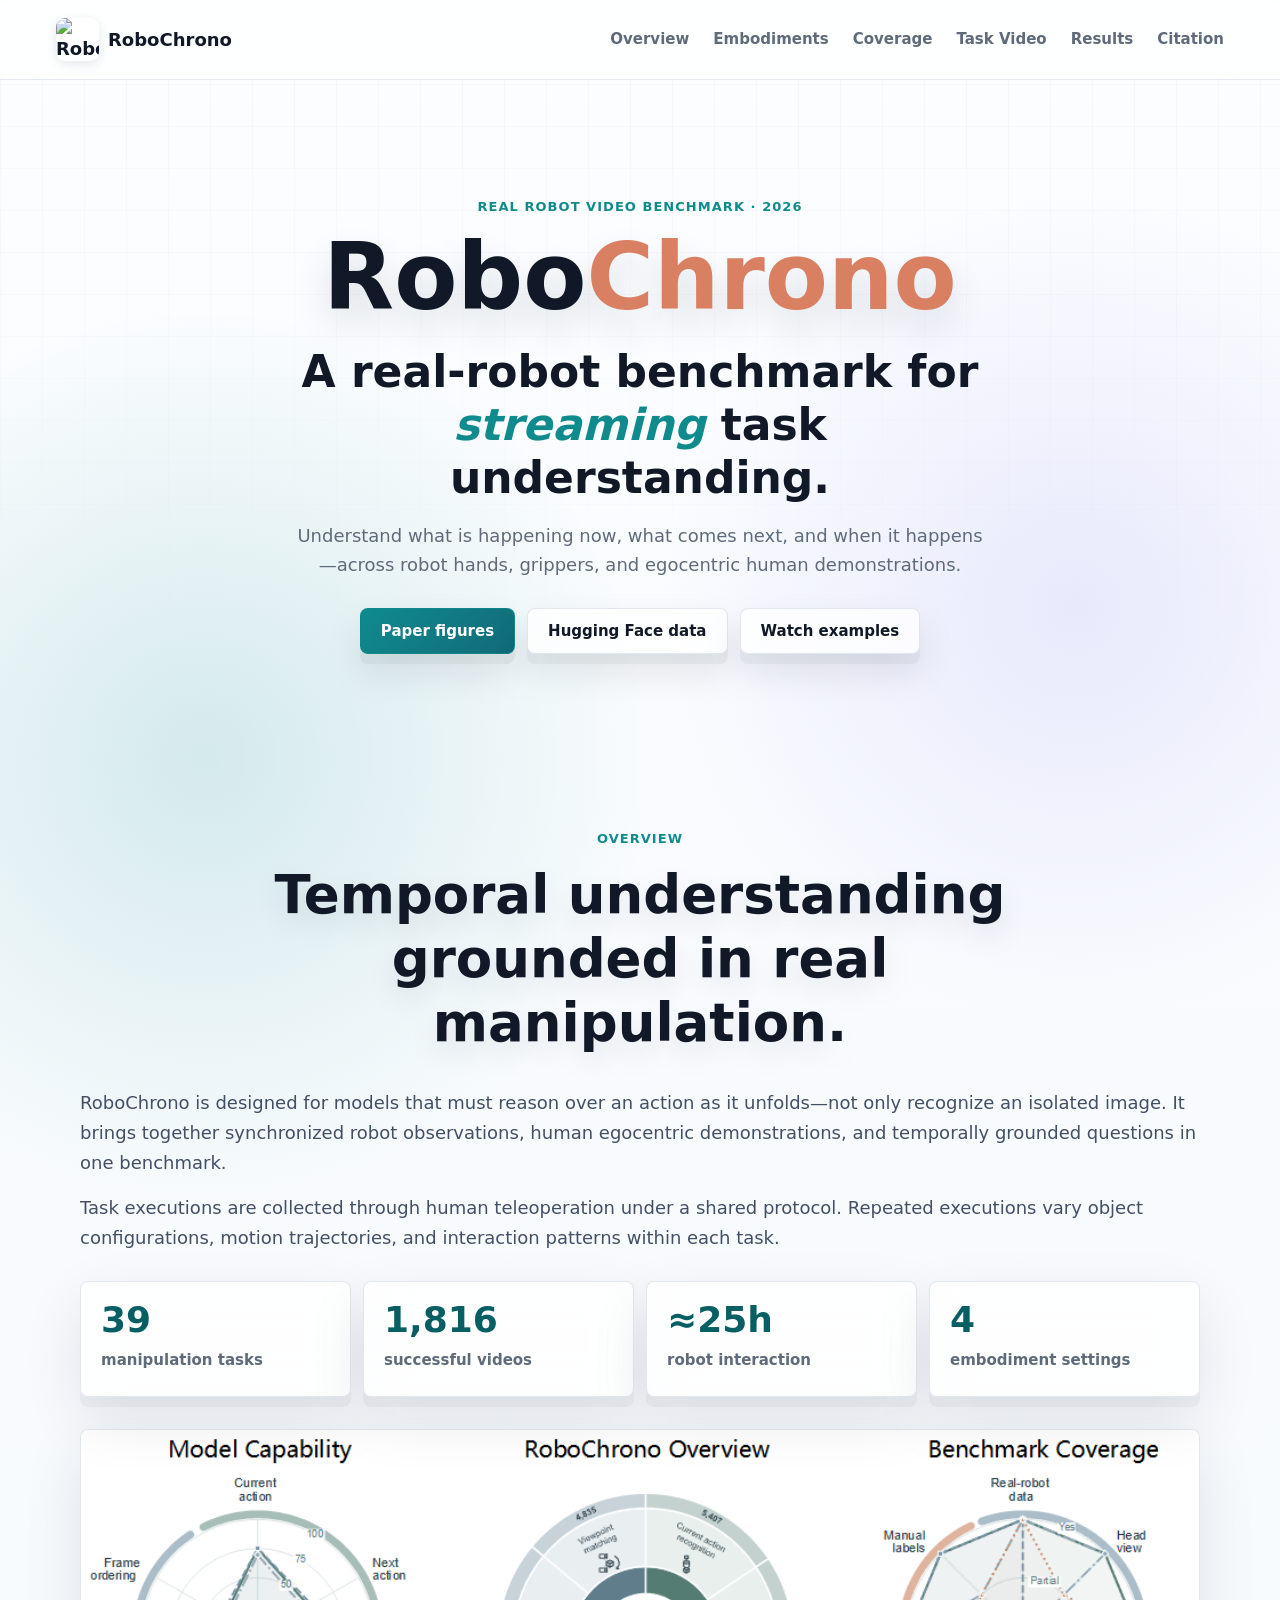
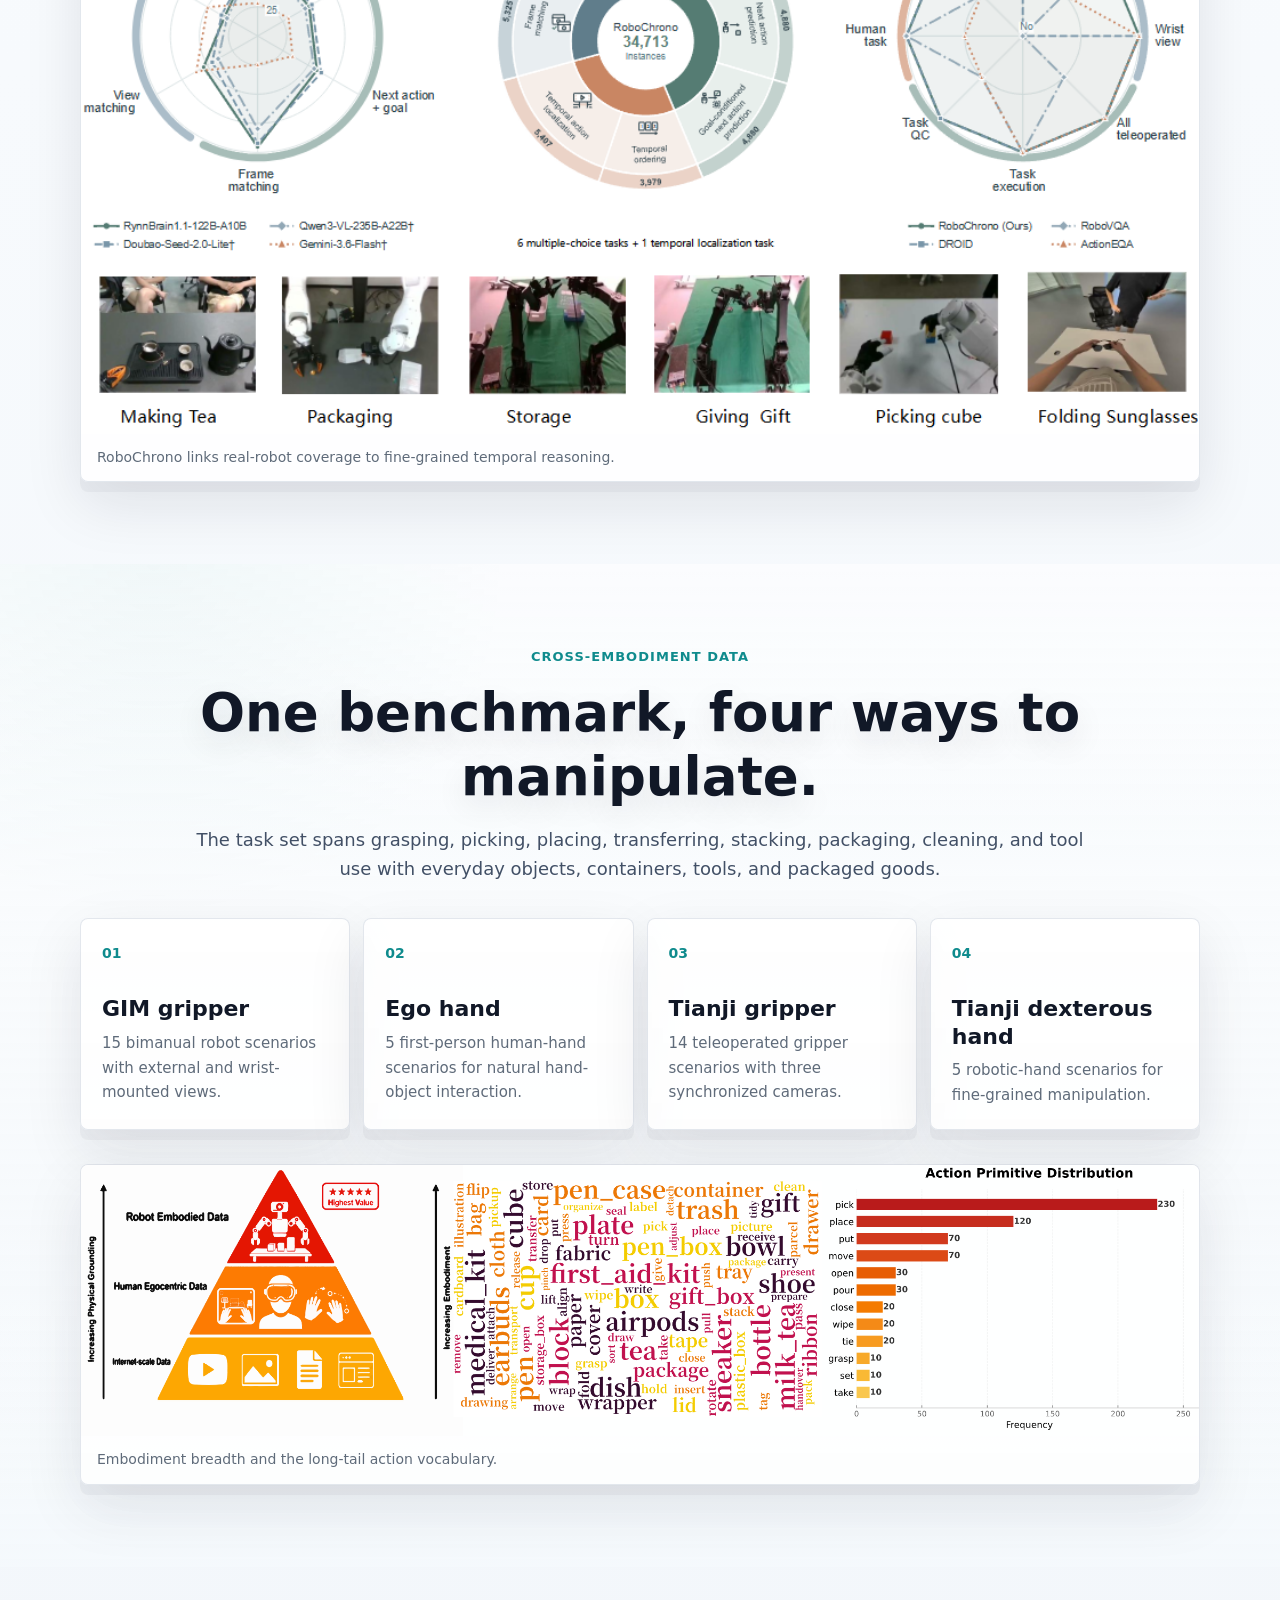
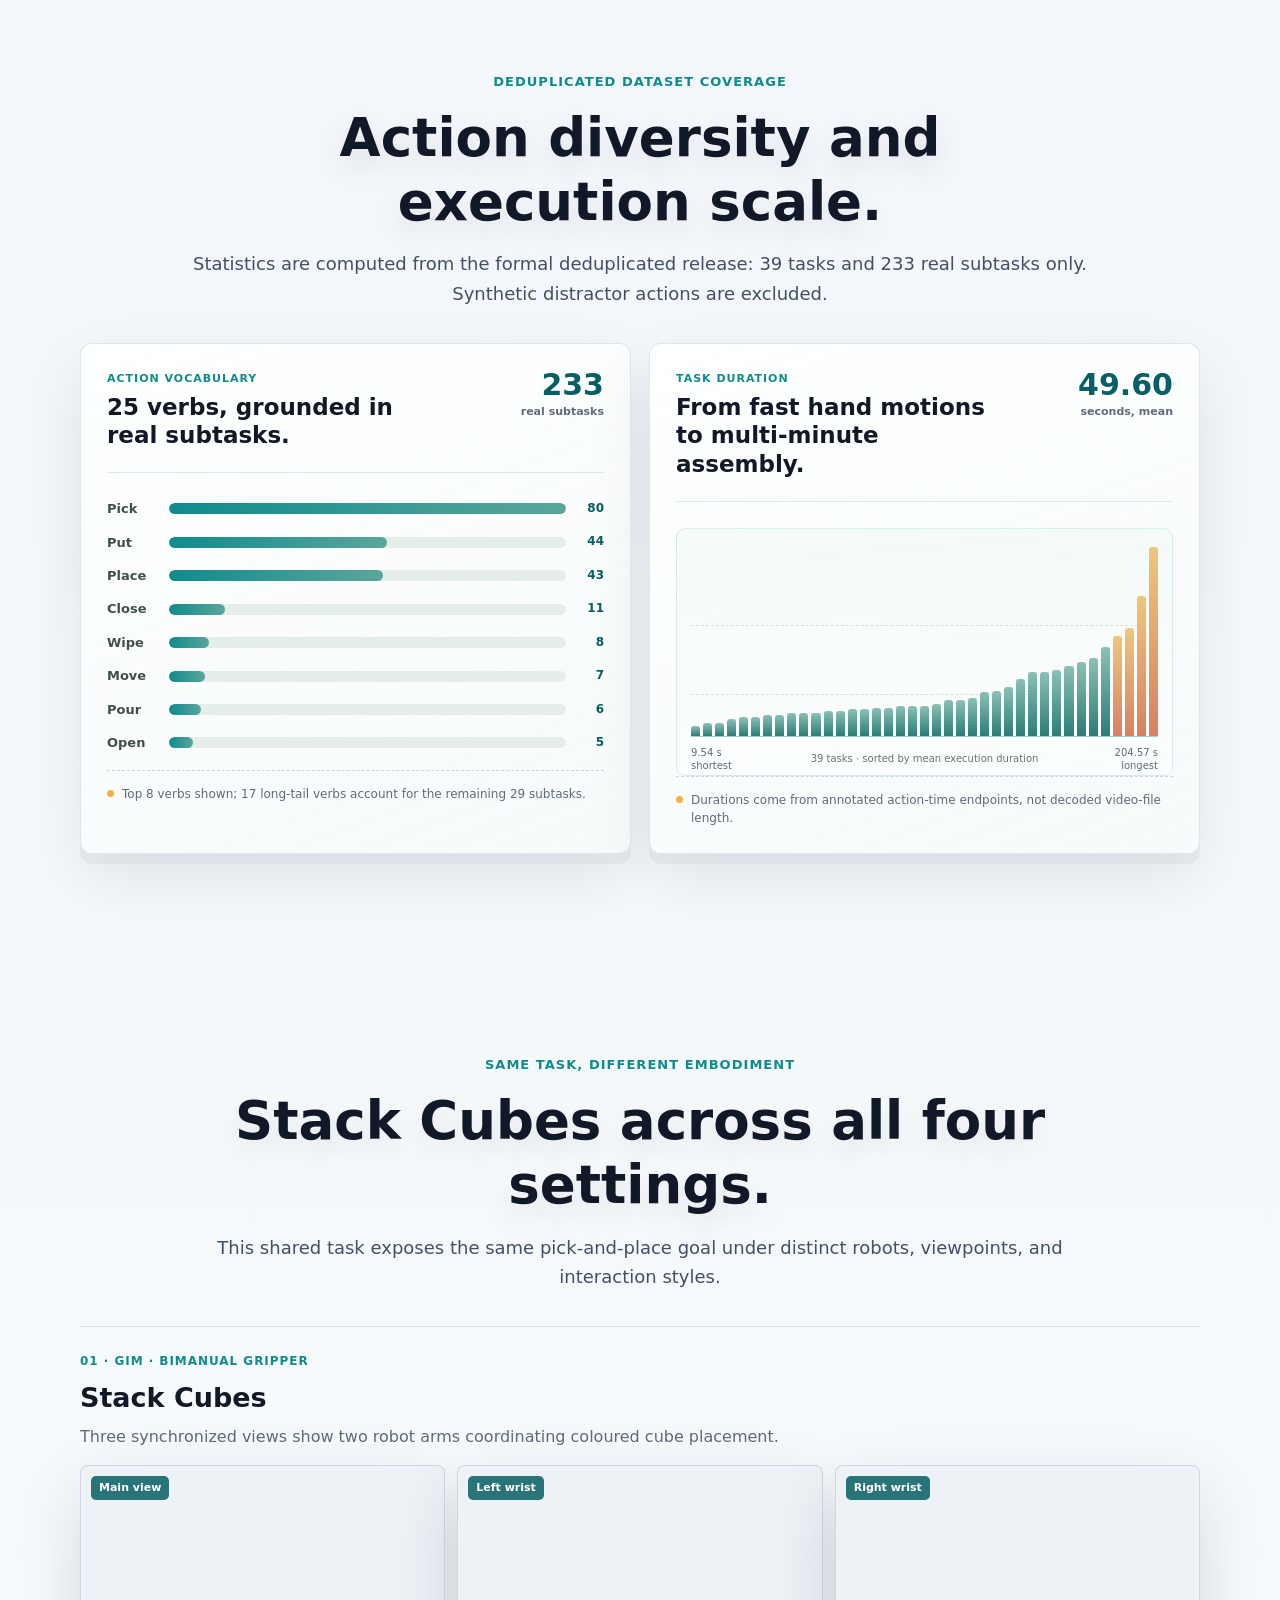
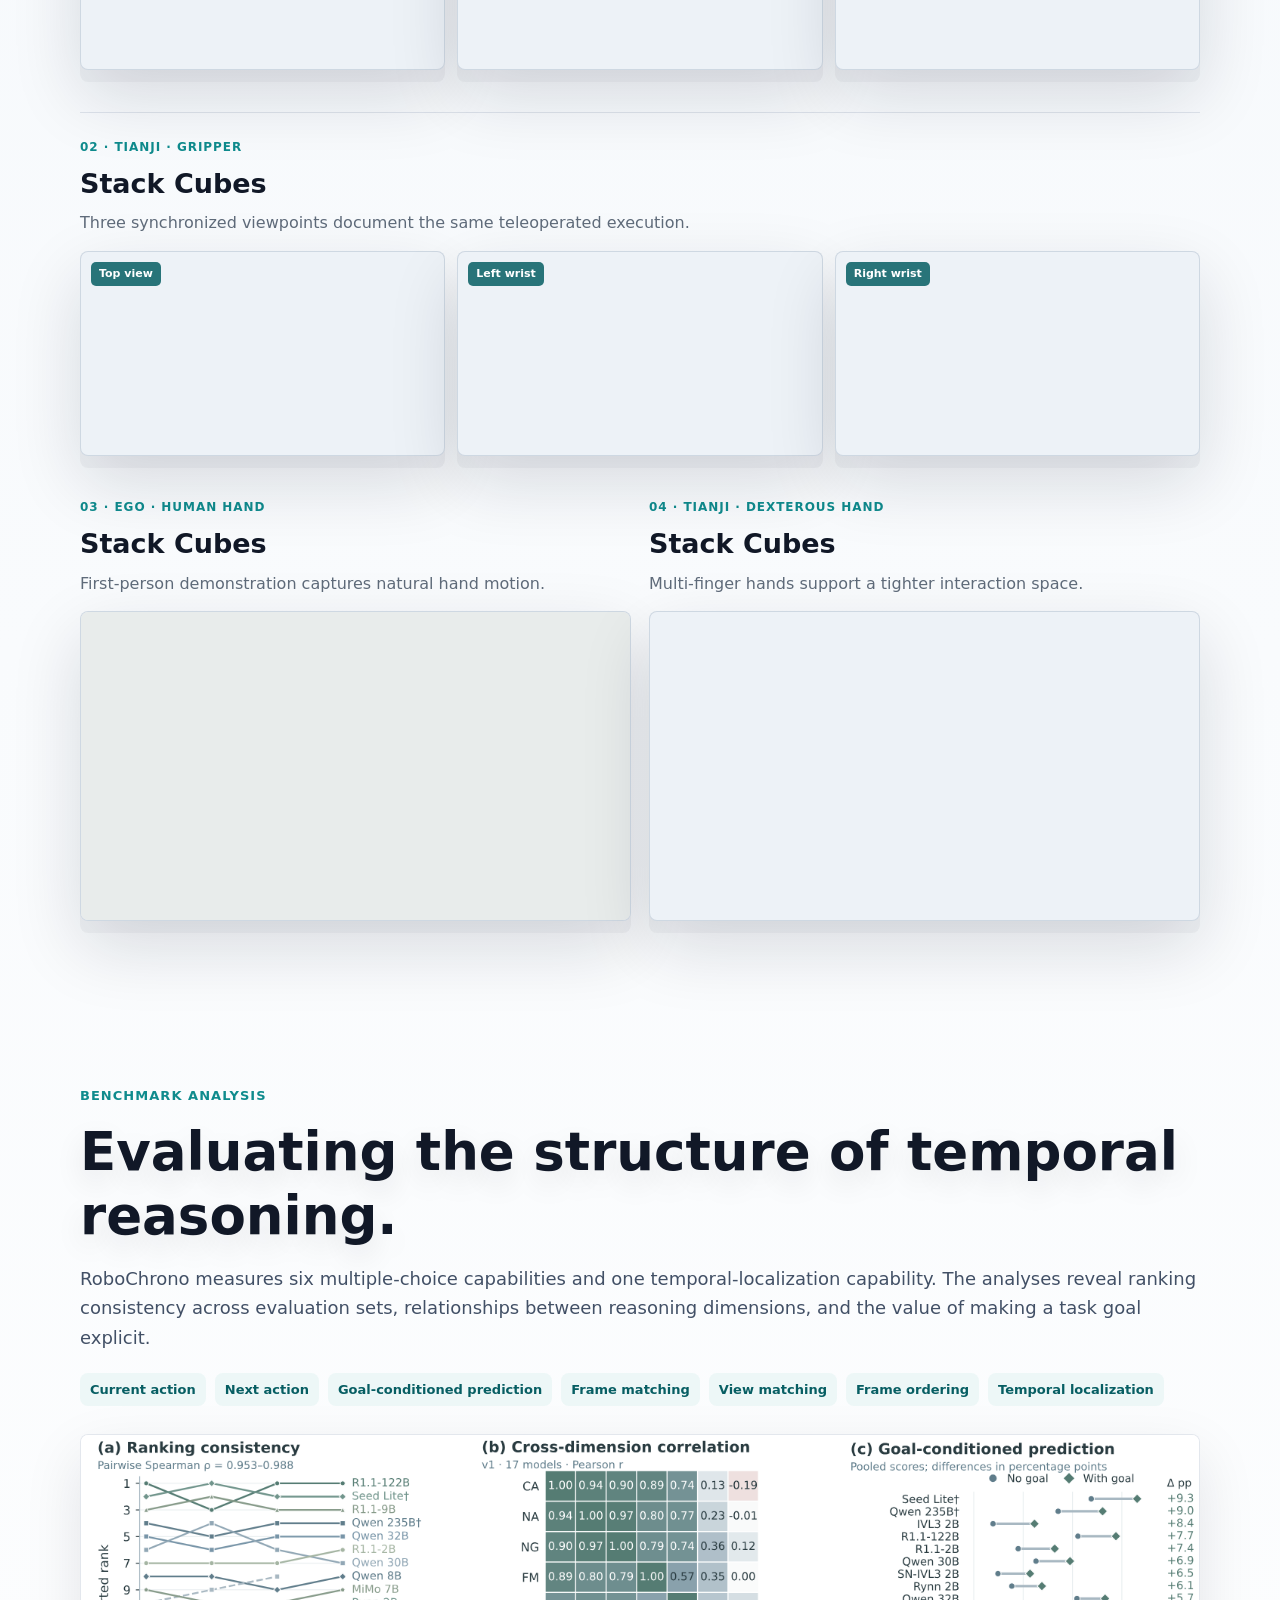
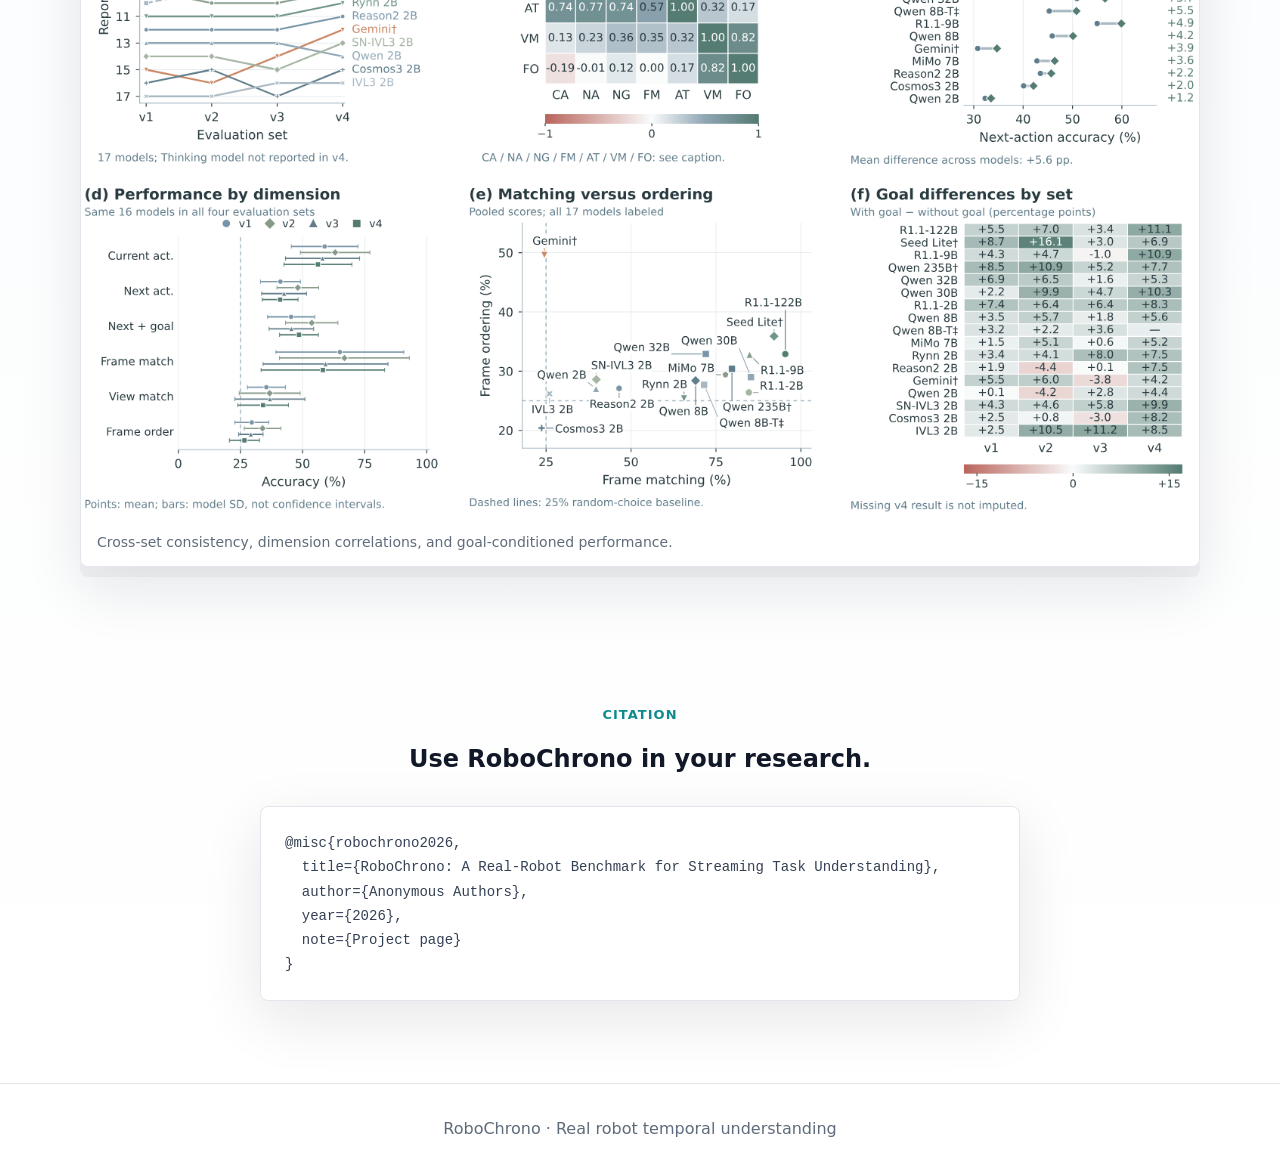
==== commit c70418f0: "Add files via upload" ====
--- a/index.html
+++ b/index.html
@@ -5,11 +5,19 @@
     <meta name="viewport" content="width=device-width, initial-scale=1">
     <title>RoboChrono — Real-Robot Temporal Understanding</title>
     <meta name="description" content="RoboChrono is a real-robot benchmark for temporal task understanding across four manipulation embodiments.">
+    <link rel="icon" type="image/png" href="assets/images/logo.png">
+    <link rel="apple-touch-icon" href="assets/images/logo.png">
+    <meta property="og:title" content="RoboChrono — Real-Robot Temporal Understanding">
+    <meta property="og:description" content="A real-robot benchmark for streaming task understanding across four manipulation embodiments.">
+    <meta property="og:image" content="https://li-zzmm.github.io/robochrono/assets/images/logo.png">
+    <meta property="og:type" content="website">
+    <meta name="twitter:card" content="summary">
+    <meta name="twitter:image" content="https://li-zzmm.github.io/robochrono/assets/images/logo.png">
     <link rel="stylesheet" href="styles.css">
   </head>
   <body>
     <header class="site-header">
-      <a class="brand" href="#top"><span class="brand-mark">R</span> RoboChrono</a>
+      <a class="brand" href="#top"><img class="site-logo" src="assets/images/logo.png" alt="RoboChrono logo"><span>RoboChrono</span></a>
       <nav aria-label="Primary navigation"><a href="#overview">Overview</a><a href="#embodiments">Embodiments</a><a href="#coverage">Coverage</a><a href="#task-video">Task Video</a><a href="#results">Results</a><a href="#citation">Citation</a></nav>
     </header>
     <main id="top">
--- a/styles.css
+++ b/styles.css
@@ -35,7 +35,7 @@
   padding: 18px clamp(24px, 5vw, 56px); border-bottom: 1px solid rgba(221, 227, 234, .8);
   background: rgba(255, 255, 255, .72); backdrop-filter: blur(22px) saturate(160%);
 }
-.brand { font-size: 18px; font-weight: 760; }.brand-mark { display: none; }
+.brand { display: inline-flex; align-items: center; gap: 9px; font-size: 18px; font-weight: 760; }.site-logo { display: block; width: 43px; height: 43px; border-radius: 9px; object-fit: contain; background: #fff; box-shadow: 0 3px 12px rgba(15,23,42,.1); }.brand-mark { display: none; }
 nav { display: flex; gap: 24px; color: var(--muted); font-size: 15px; font-weight: 620; } nav a:hover { color: var(--accent-dark); }
 
 .hero { max-width: 1040px; min-height: 610px; margin: auto; padding: 116px 32px 92px; text-align: center; }
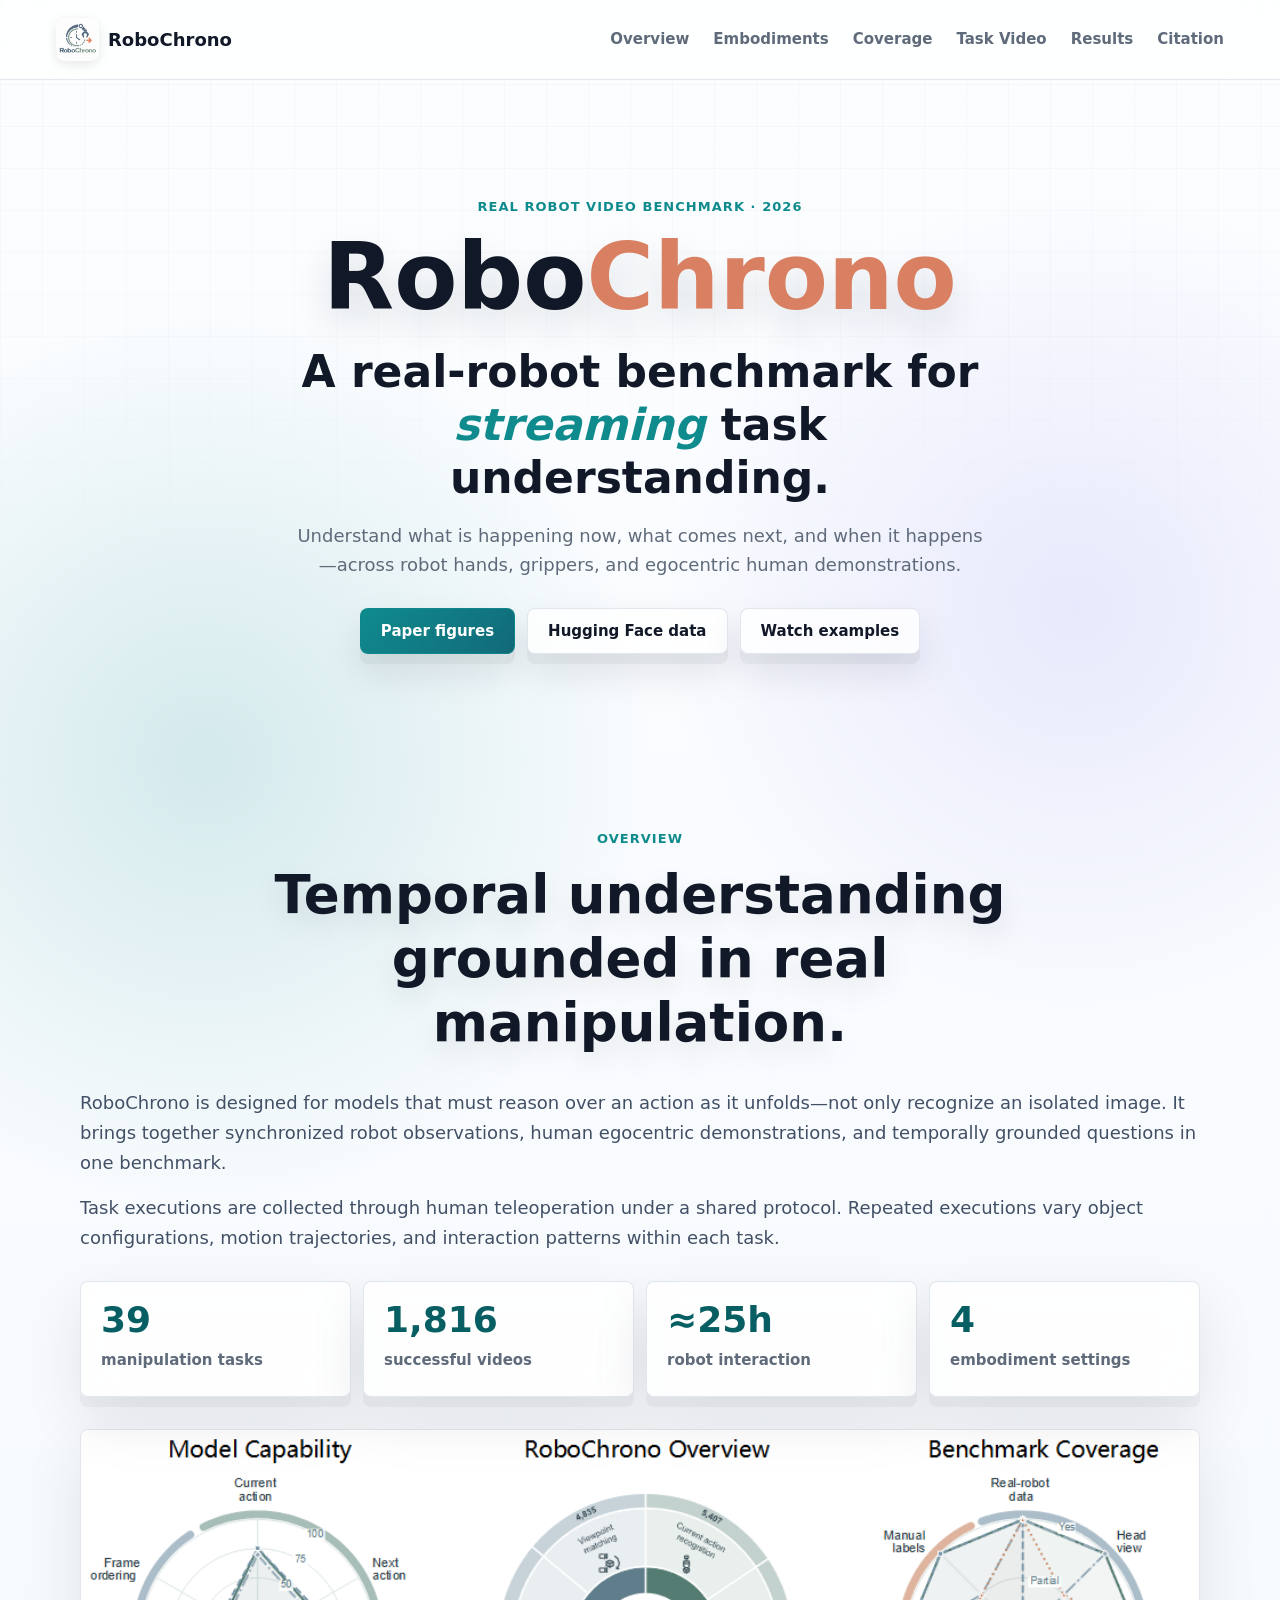
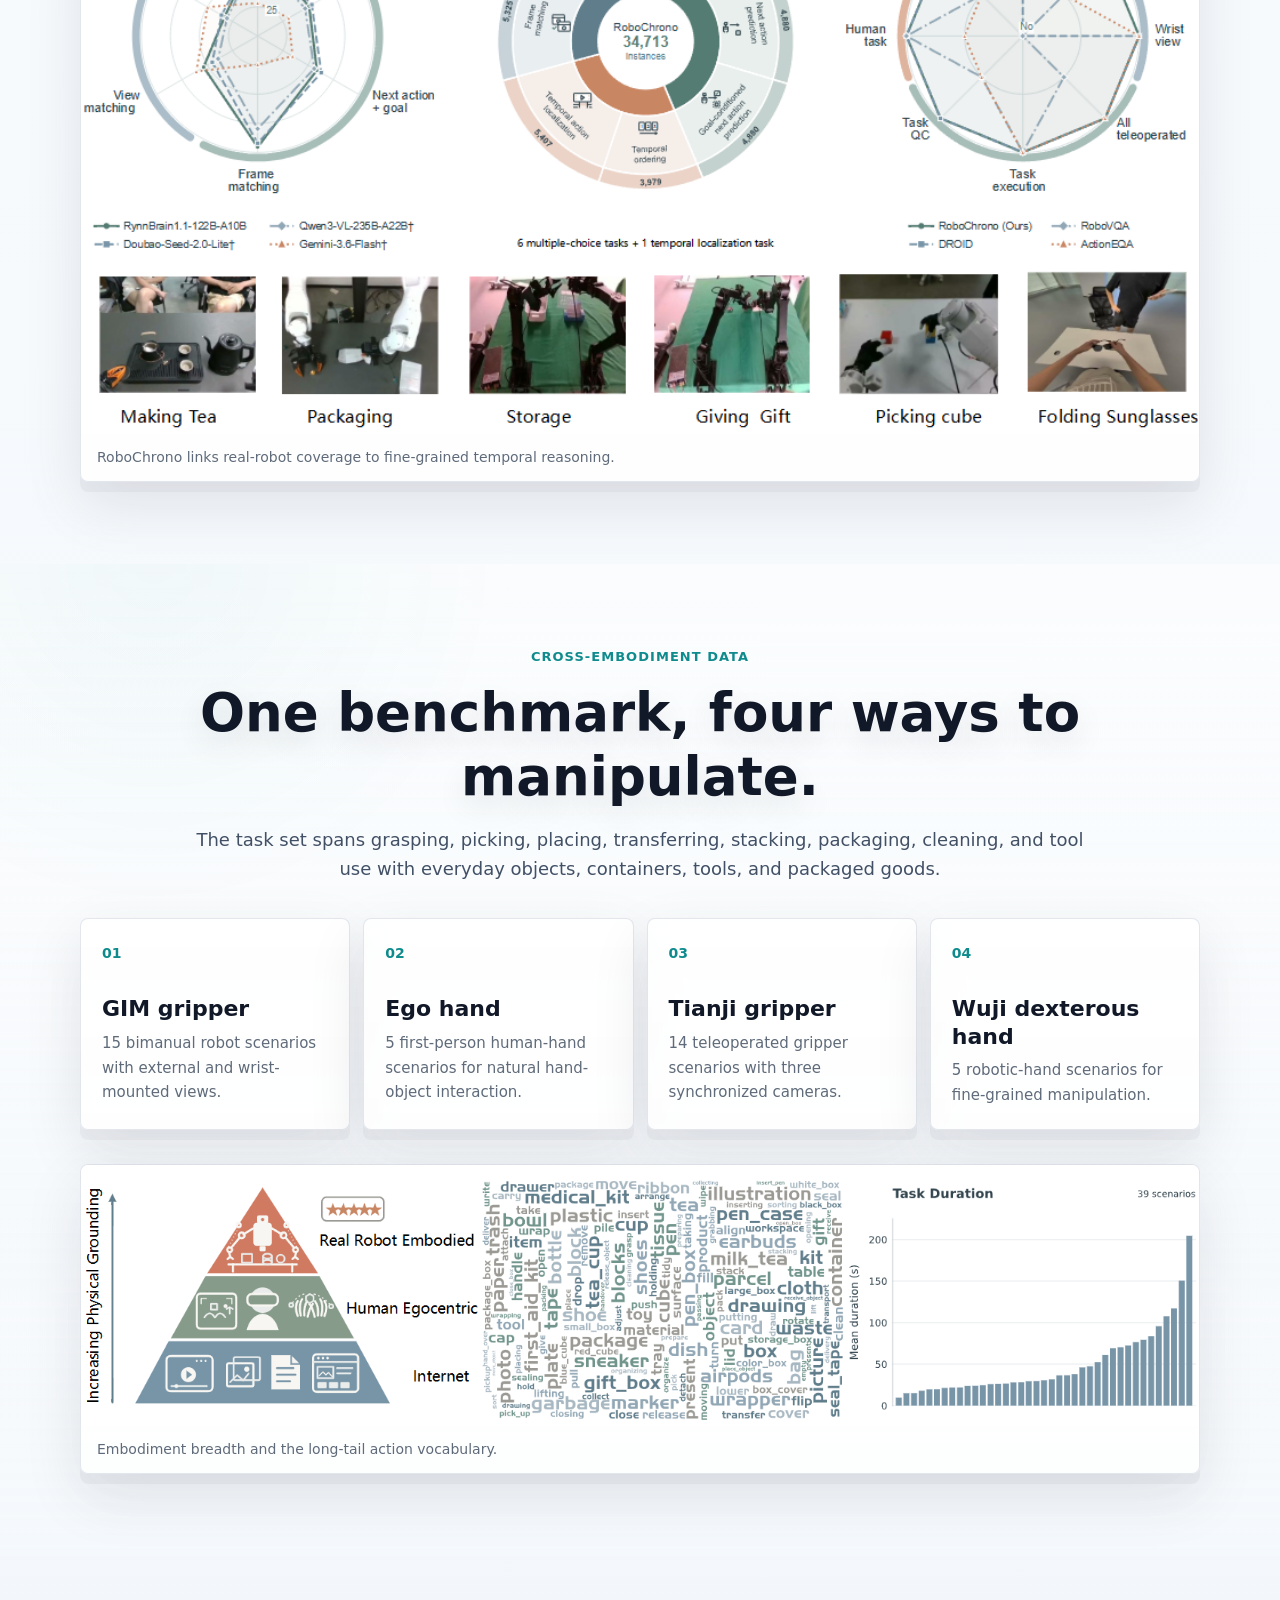
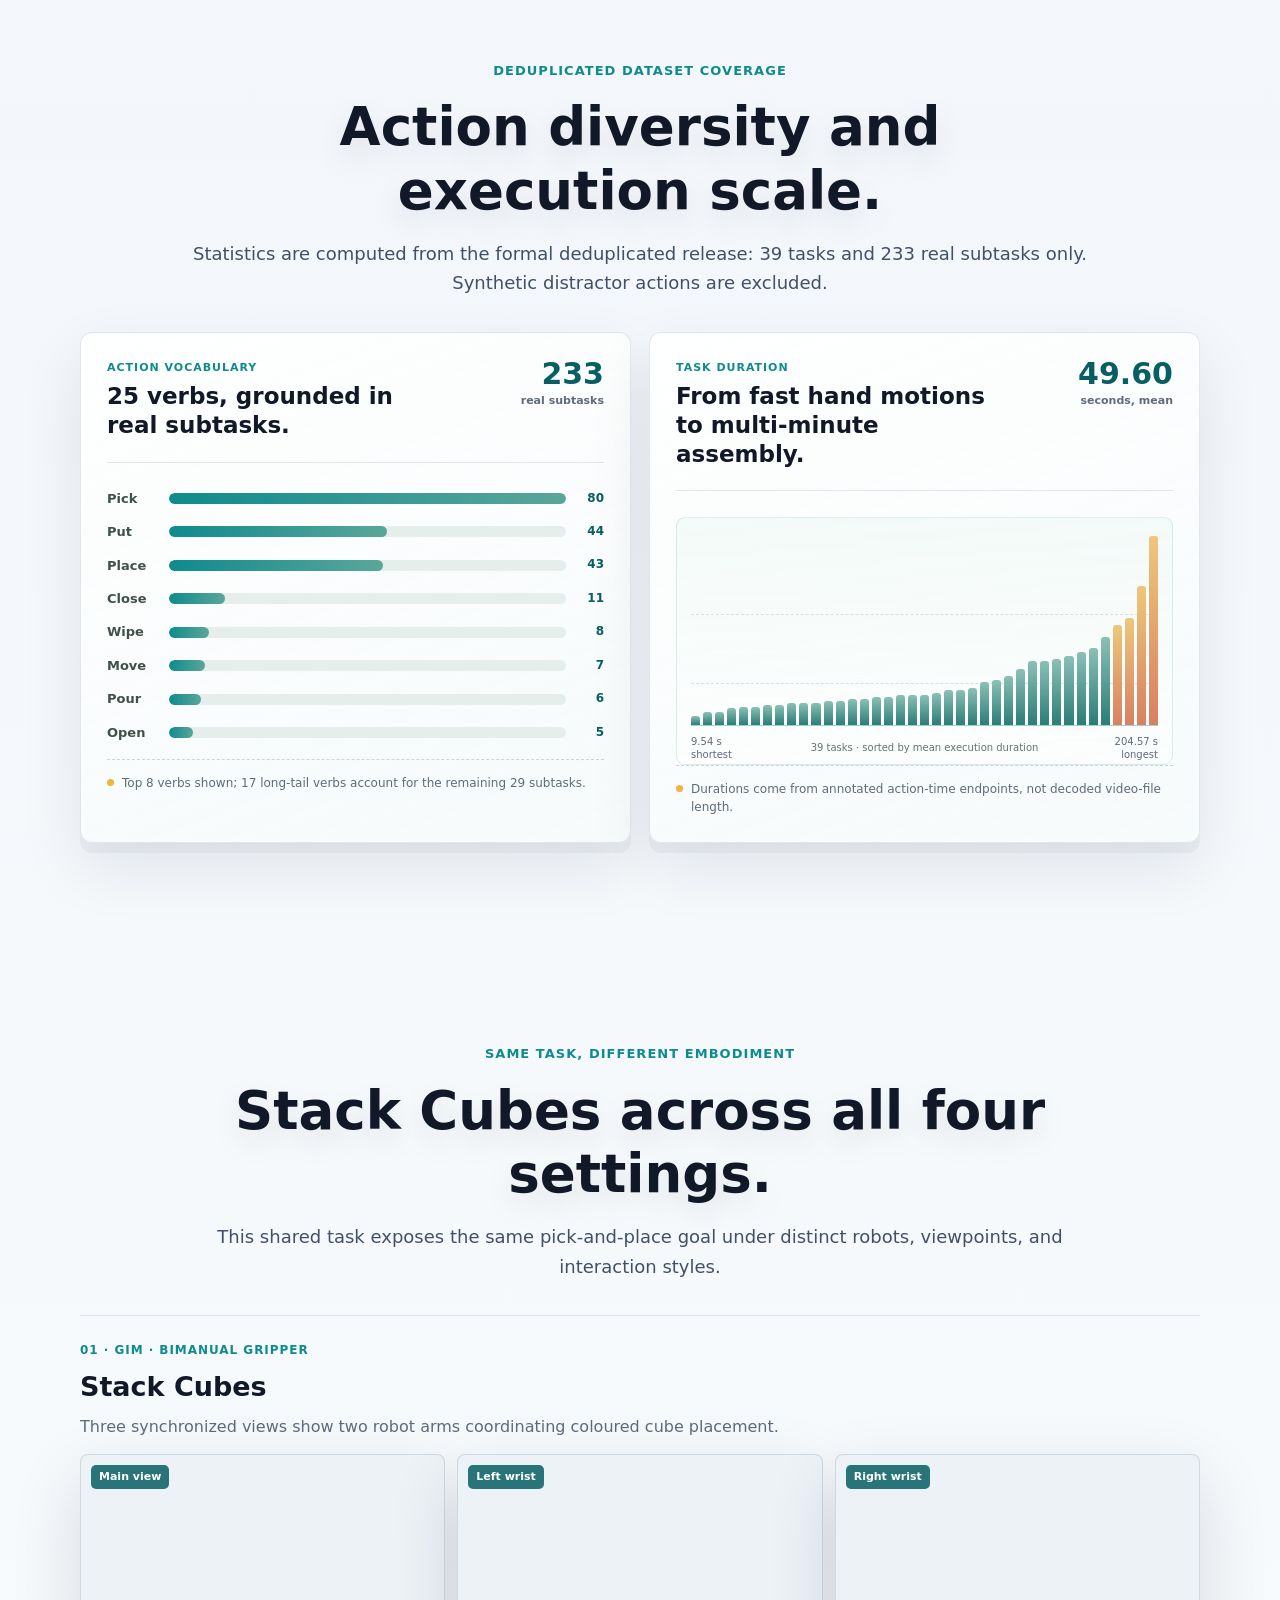
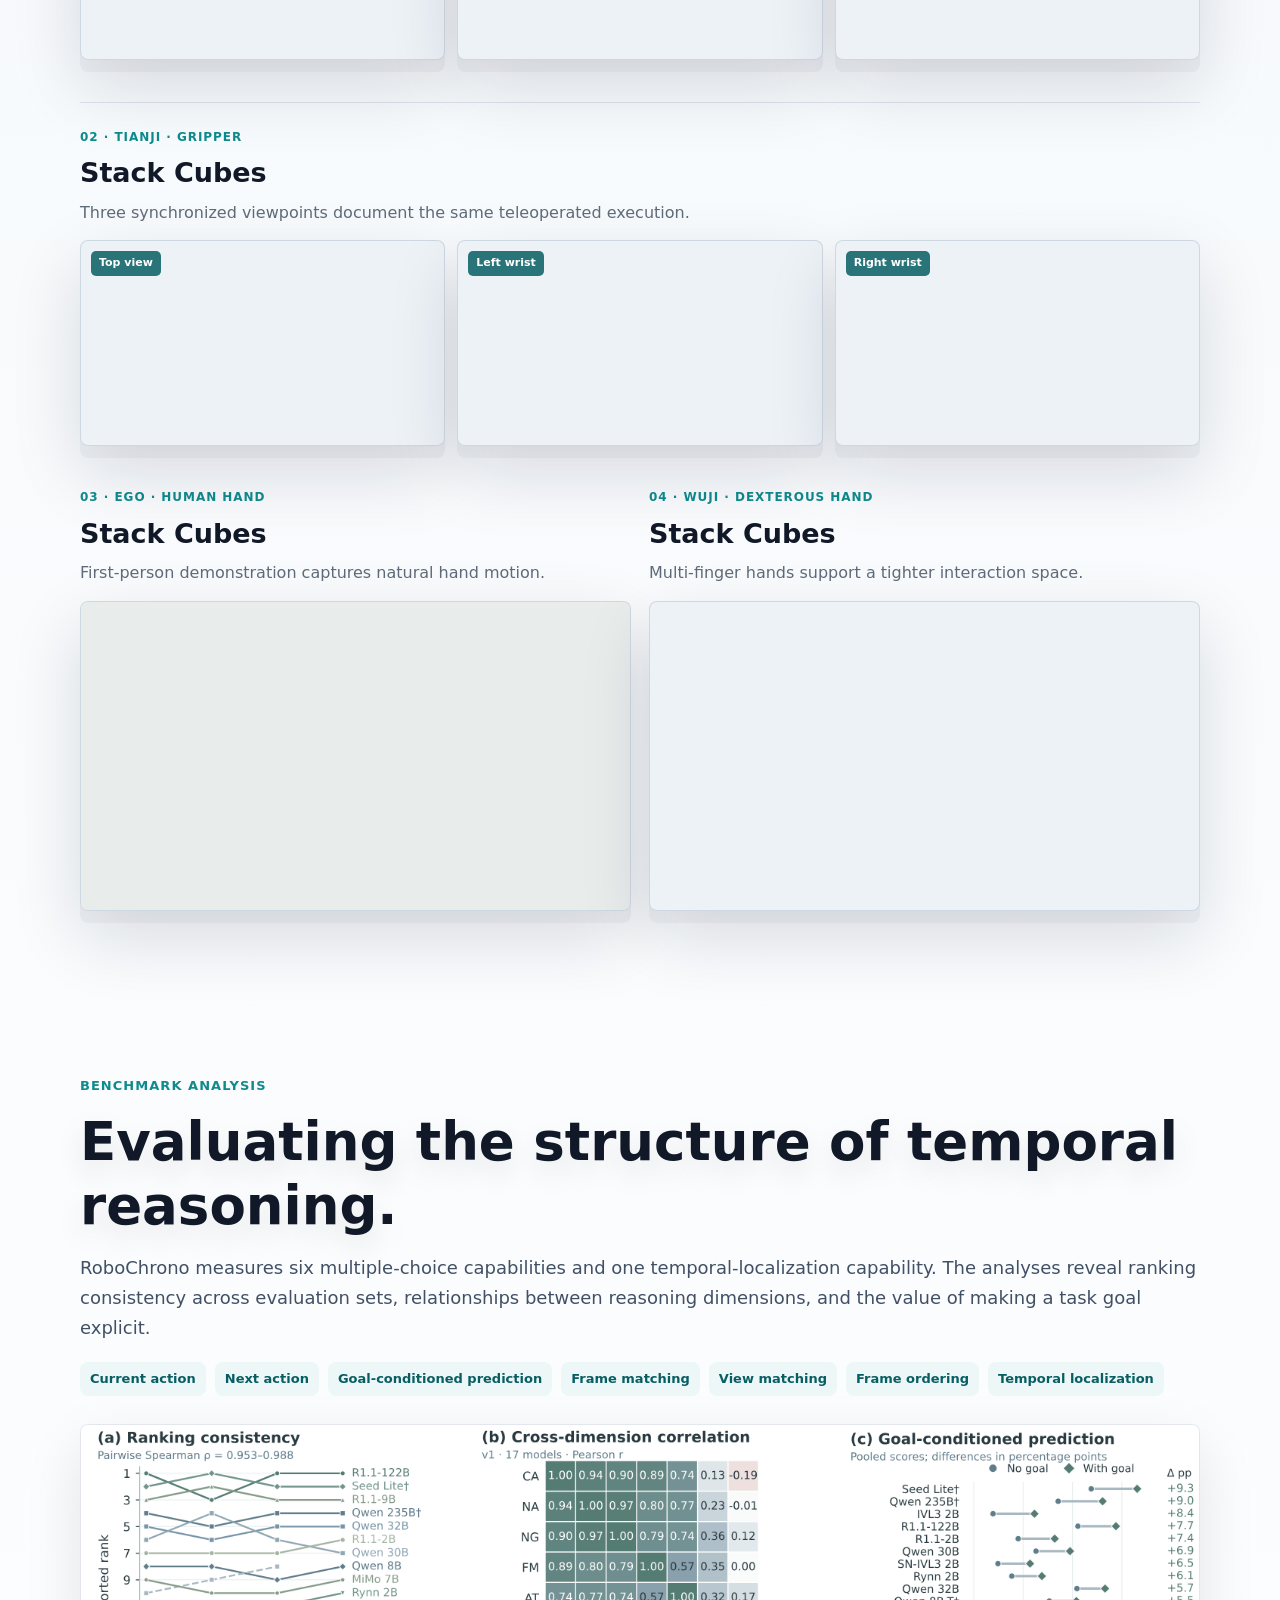
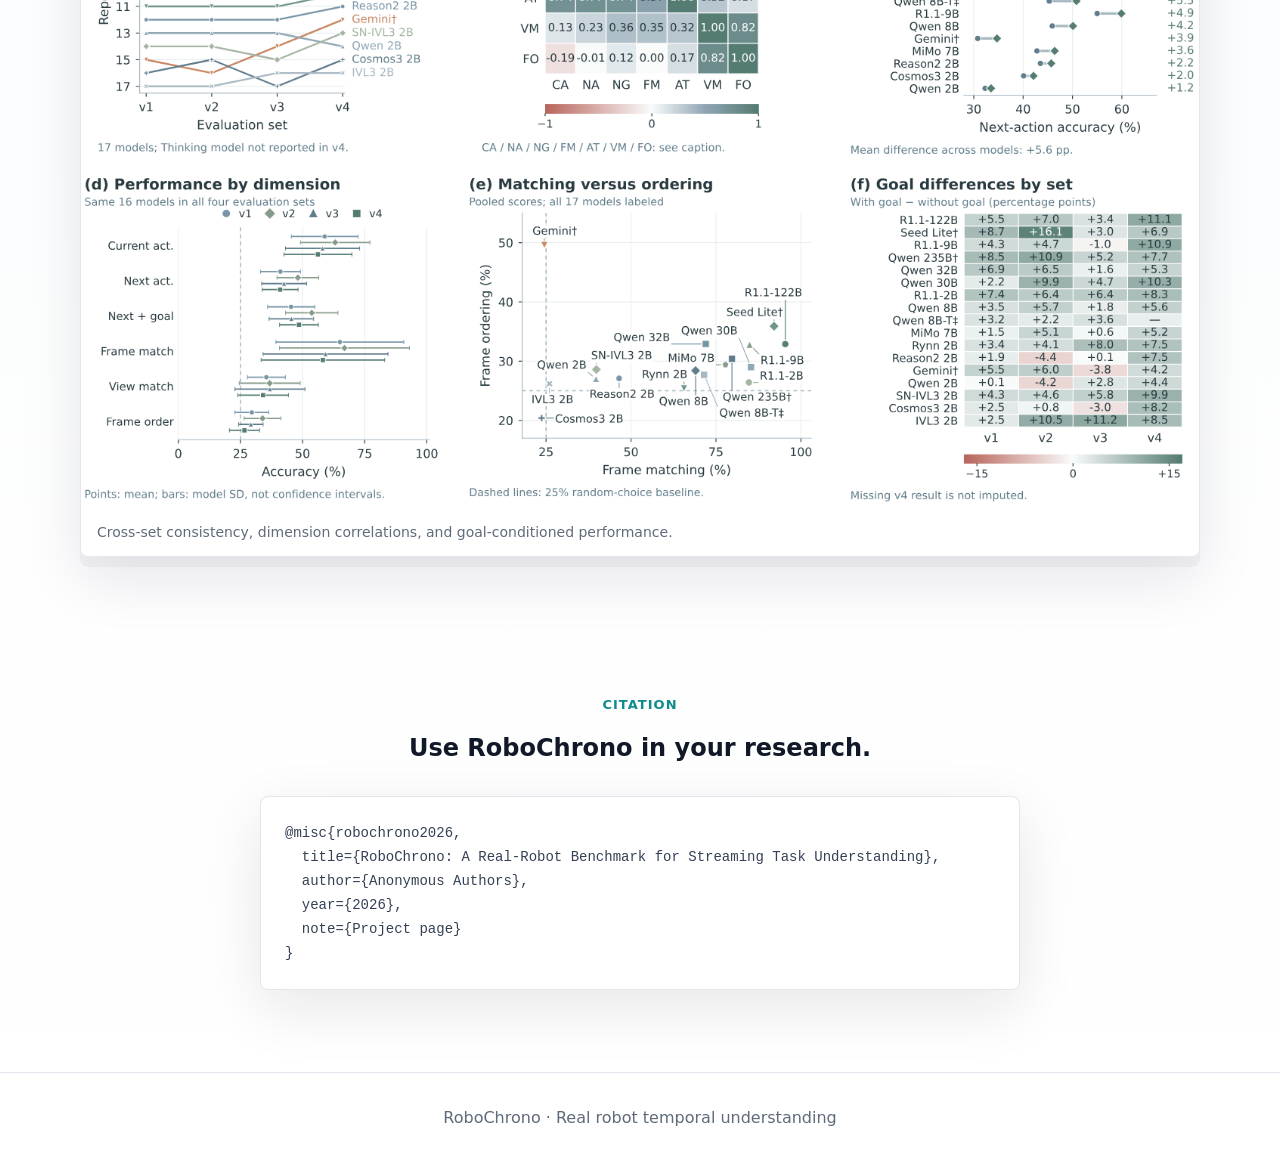
==== commit c2c2f2c9: "Add files via upload" ====
--- a/index.html
+++ b/index.html
@@ -49,7 +49,7 @@
           <article class="embodiment-card gim"><span class="card-number">01</span><h3>GIM gripper</h3><p>15 bimanual robot scenarios with external and wrist-mounted views.</p></article>
           <article class="embodiment-card ego"><span class="card-number">02</span><h3>Ego hand</h3><p>5 first-person human-hand scenarios for natural hand-object interaction.</p></article>
           <article class="embodiment-card tianji"><span class="card-number">03</span><h3>Tianji gripper</h3><p>14 teleoperated gripper scenarios with three synchronized cameras.</p></article>
-          <article class="embodiment-card dex"><span class="card-number">04</span><h3>Tianji dexterous hand</h3><p>5 robotic-hand scenarios for fine-grained manipulation.</p></article>
+          <article class="embodiment-card dex"><span class="card-number">04</span><h3>Wuji dexterous hand</h3><p>5 robotic-hand scenarios for fine-grained manipulation.</p></article>
         </div>
         <div class="data-figures"><figure class="figure-card"><img src="assets/images/embodiment-and-actions.png" alt="Embodiment hierarchy, action vocabulary, and action distribution"><figcaption>Embodiment breadth and the long-tail action vocabulary.</figcaption></figure></div>
       </section>
@@ -93,7 +93,7 @@
         <div class="video-grid">
           <article class="sample-card multi-view"><div class="sample-copy"><p class="video-kicker">01 · GIM · Bimanual gripper</p><h3>Stack Cubes</h3><p>Three synchronized views show two robot arms coordinating coloured cube placement.</p></div><div class="triview"><div><span>Main view</span><video autoplay muted loop playsinline preload="metadata"><source src="assets/videos/stack-cubes-gim-main-2x.mp4" type="video/mp4"></video></div><div><span>Left wrist</span><video autoplay muted loop playsinline preload="metadata"><source src="assets/videos/stack-cubes-gim-wrist-left-2x.mp4" type="video/mp4"></video></div><div><span>Right wrist</span><video autoplay muted loop playsinline preload="metadata"><source src="assets/videos/stack-cubes-gim-wrist-right-2x.mp4" type="video/mp4"></video></div></div></article>
           <article class="sample-card multi-view"><div class="sample-copy"><p class="video-kicker">02 · Tianji · Gripper</p><h3>Stack Cubes</h3><p>Three synchronized viewpoints document the same teleoperated execution.</p></div><div class="triview"><div><span>Top view</span><video autoplay muted loop playsinline preload="metadata"><source src="assets/videos/stack-cubes-tianji-top-2x.mp4" type="video/mp4"></video></div><div><span>Left wrist</span><video autoplay muted loop playsinline preload="metadata"><source src="assets/videos/stack-cubes-tianji-wrist-left-2x.mp4" type="video/mp4"></video></div><div><span>Right wrist</span><video autoplay muted loop playsinline preload="metadata"><source src="assets/videos/stack-cubes-tianji-wrist-right-2x.mp4" type="video/mp4"></video></div></div></article>
-          <div class="single-view-grid"><article class="sample-card"><div class="sample-copy"><p class="video-kicker">03 · Ego · Human hand</p><h3>Stack Cubes</h3><p>First-person demonstration captures natural hand motion.</p></div><div class="video-frame portrait"><video autoplay muted loop playsinline preload="metadata"><source src="assets/videos/stack-cubes-ego-hand-2x.mp4" type="video/mp4"></video></div></article><article class="sample-card"><div class="sample-copy"><p class="video-kicker">04 · Tianji · Dexterous hand</p><h3>Stack Cubes</h3><p>Multi-finger hands support a tighter interaction space.</p></div><div class="video-frame"><video autoplay muted loop playsinline preload="metadata"><source src="assets/videos/stack-cubes-tianji-hand-2x.mp4" type="video/mp4"></video></div></article></div>
+          <div class="single-view-grid"><article class="sample-card"><div class="sample-copy"><p class="video-kicker">03 · Ego · Human hand</p><h3>Stack Cubes</h3><p>First-person demonstration captures natural hand motion.</p></div><div class="video-frame portrait"><video autoplay muted loop playsinline preload="metadata"><source src="assets/videos/stack-cubes-ego-hand-2x.mp4" type="video/mp4"></video></div></article><article class="sample-card"><div class="sample-copy"><p class="video-kicker">04 · Wuji · Dexterous hand</p><h3>Stack Cubes</h3><p>Multi-finger hands support a tighter interaction space.</p></div><div class="video-frame"><video autoplay muted loop playsinline preload="metadata"><source src="assets/videos/stack-cubes-tianji-hand-2x.mp4" type="video/mp4"></video></div></article></div>
         </div>
       </section>
 
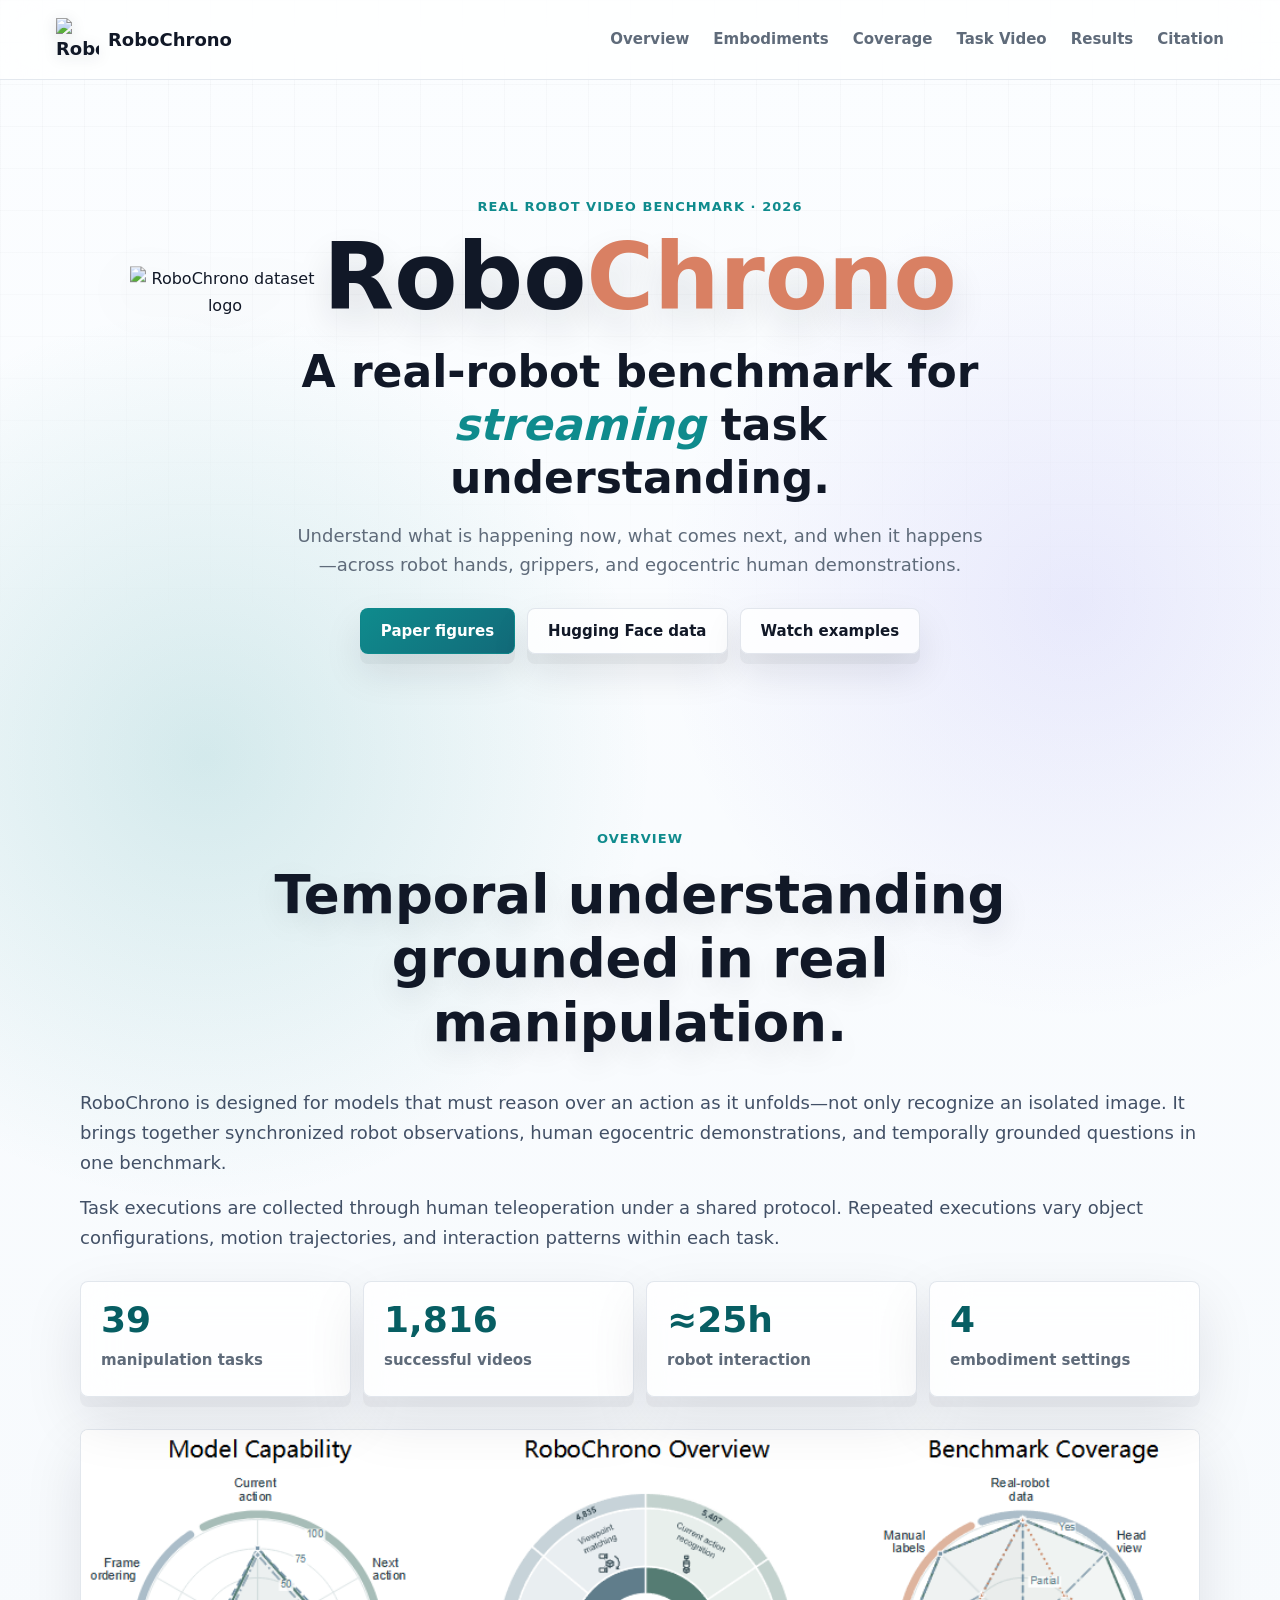
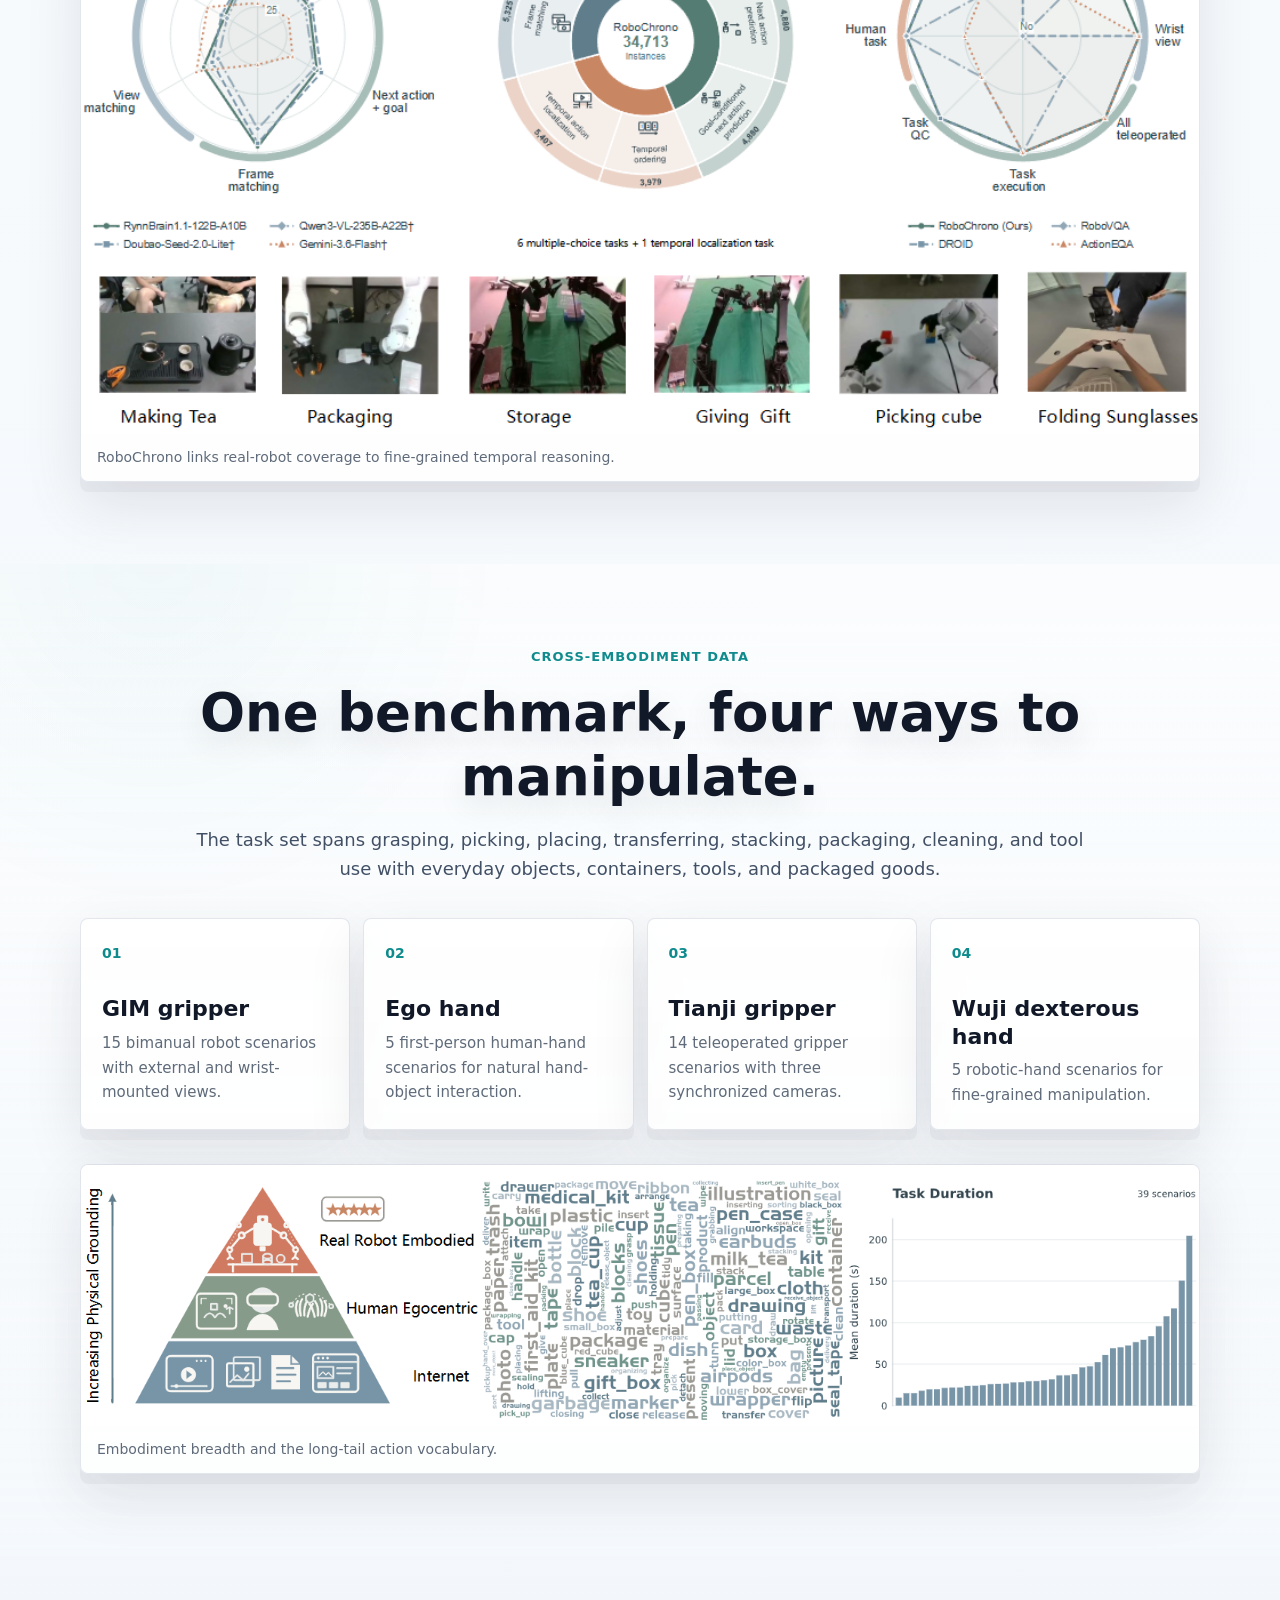
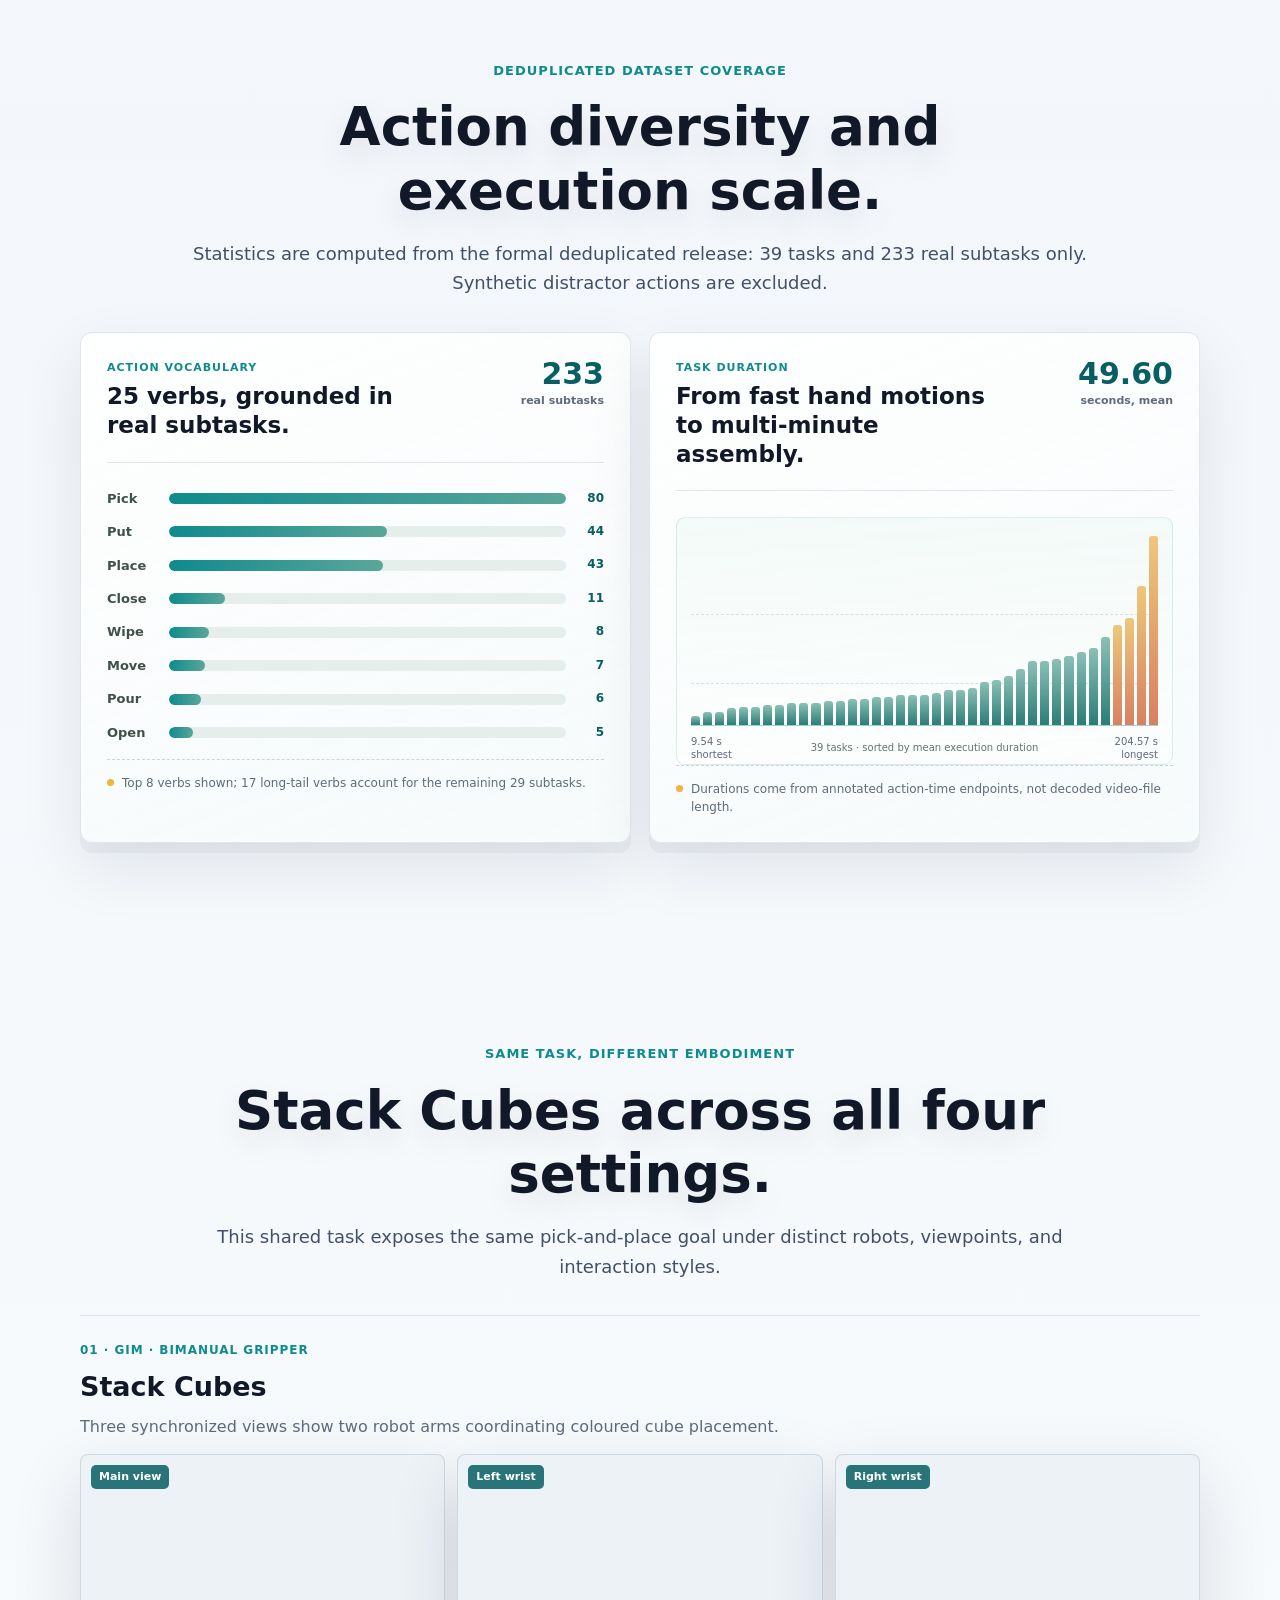
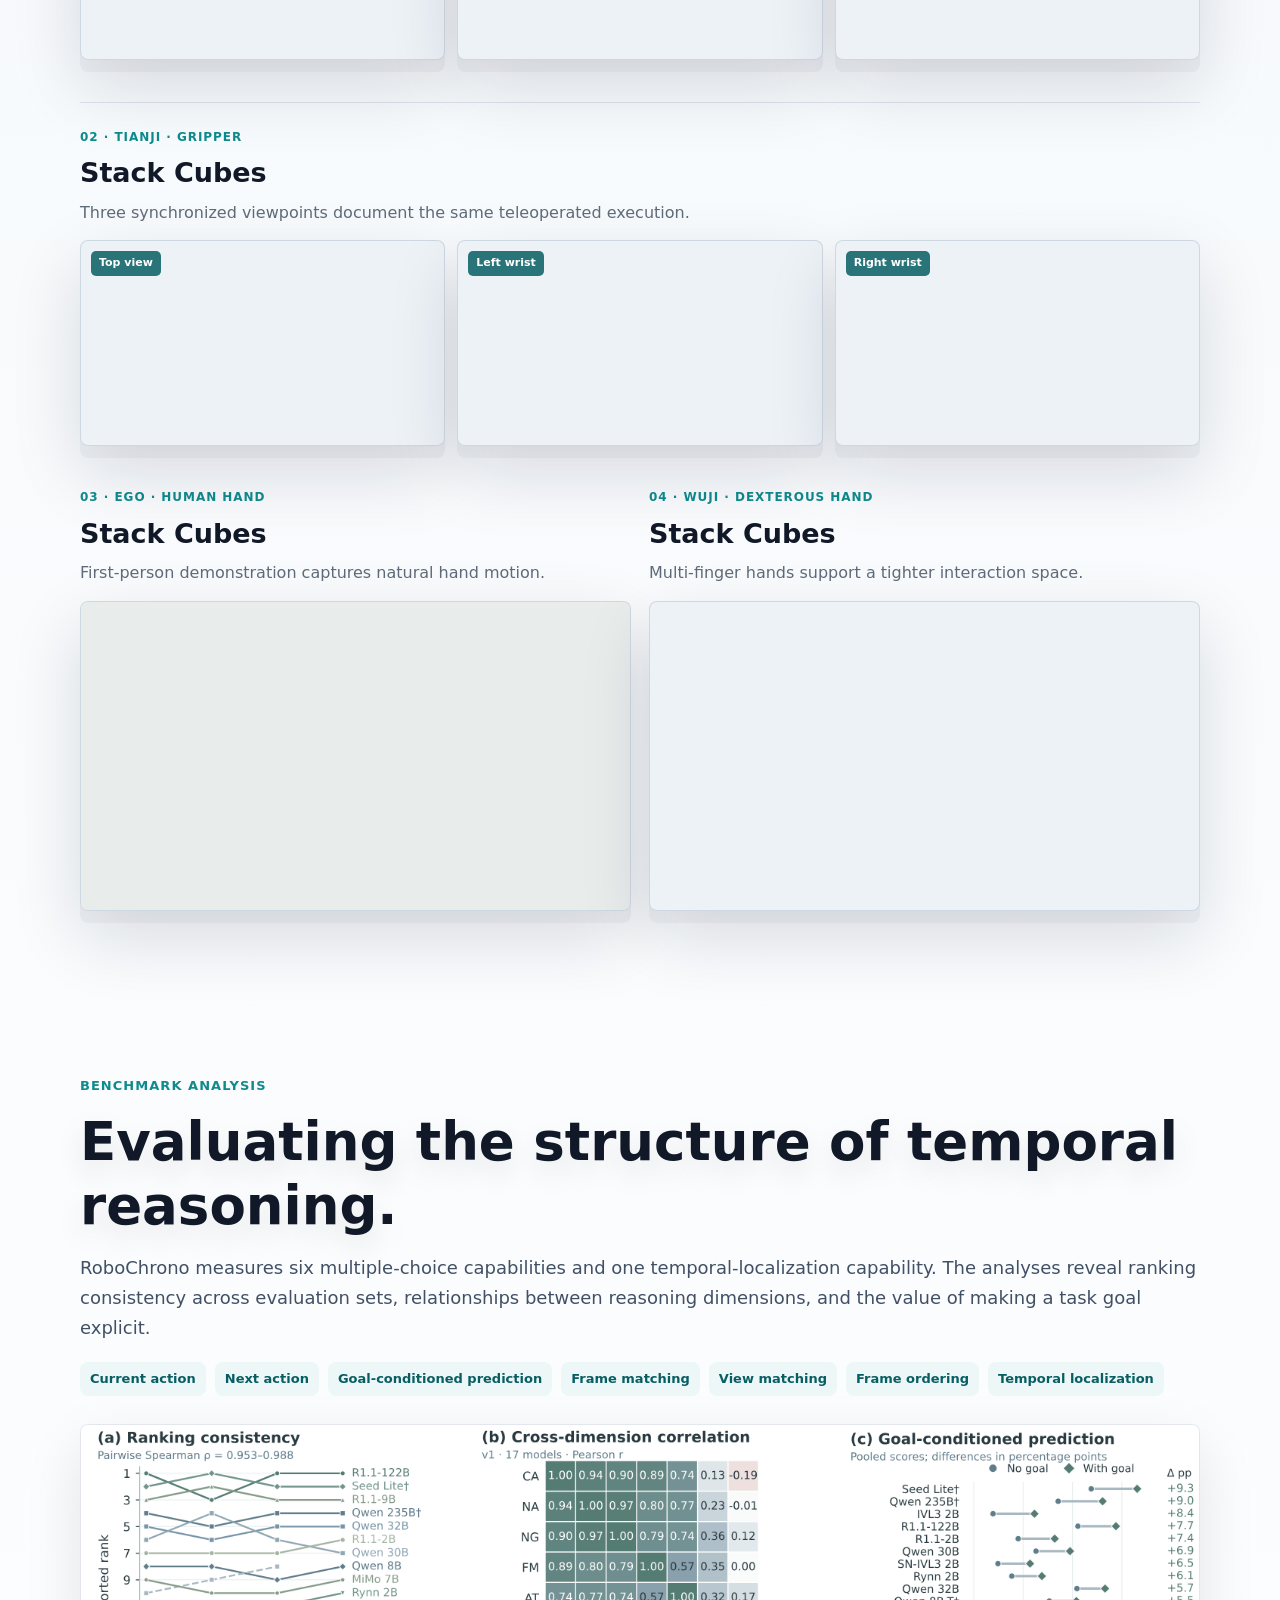
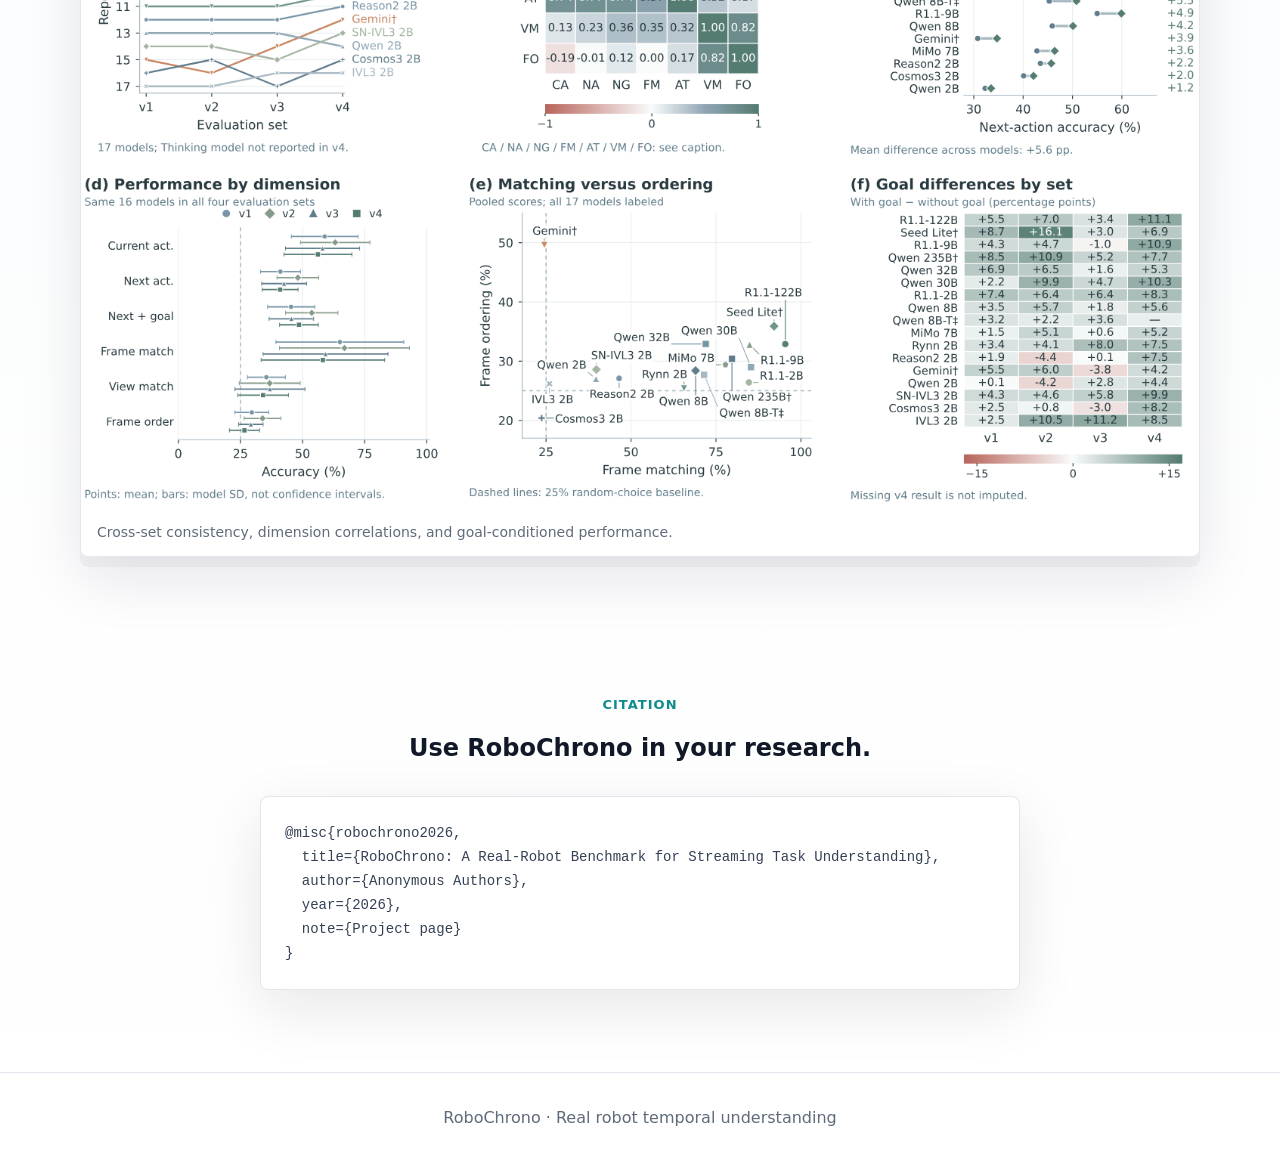
==== commit f6e57b60: "Add files via upload" ====
--- a/index.html
+++ b/index.html
@@ -5,23 +5,24 @@
     <meta name="viewport" content="width=device-width, initial-scale=1">
     <title>RoboChrono — Real-Robot Temporal Understanding</title>
     <meta name="description" content="RoboChrono is a real-robot benchmark for temporal task understanding across four manipulation embodiments.">
-    <link rel="icon" type="image/png" href="assets/images/logo.png">
-    <link rel="apple-touch-icon" href="assets/images/logo.png">
+    <link rel="icon" type="image/png" href="assets/images/logo-transparent.png">
+    <link rel="apple-touch-icon" href="assets/images/logo-transparent.png">
     <meta property="og:title" content="RoboChrono — Real-Robot Temporal Understanding">
     <meta property="og:description" content="A real-robot benchmark for streaming task understanding across four manipulation embodiments.">
-    <meta property="og:image" content="https://li-zzmm.github.io/robochrono/assets/images/logo.png">
+    <meta property="og:image" content="https://li-zzmm.github.io/robochrono/assets/images/logo-transparent.png">
     <meta property="og:type" content="website">
     <meta name="twitter:card" content="summary">
-    <meta name="twitter:image" content="https://li-zzmm.github.io/robochrono/assets/images/logo.png">
+    <meta name="twitter:image" content="https://li-zzmm.github.io/robochrono/assets/images/logo-transparent.png">
     <link rel="stylesheet" href="styles.css">
   </head>
   <body>
     <header class="site-header">
-      <a class="brand" href="#top"><img class="site-logo" src="assets/images/logo.png" alt="RoboChrono logo"><span>RoboChrono</span></a>
+      <a class="brand" href="#top"><img class="site-logo" src="assets/images/logo-transparent.png" alt="RoboChrono logo"><span>RoboChrono</span></a>
       <nav aria-label="Primary navigation"><a href="#overview">Overview</a><a href="#embodiments">Embodiments</a><a href="#coverage">Coverage</a><a href="#task-video">Task Video</a><a href="#results">Results</a><a href="#citation">Citation</a></nav>
     </header>
     <main id="top">
       <section class="hero hero-simple">
+        <img class="hero-feature-logo" src="assets/images/logo-transparent.png" alt="RoboChrono dataset logo">
         <div class="hero-copy">
           <p class="eyebrow">Real robot video benchmark · 2026</p>
           <h1>Robo<span>Chrono</span></h1>
--- a/styles.css
+++ b/styles.css
@@ -35,10 +35,11 @@
   padding: 18px clamp(24px, 5vw, 56px); border-bottom: 1px solid rgba(221, 227, 234, .8);
   background: rgba(255, 255, 255, .72); backdrop-filter: blur(22px) saturate(160%);
 }
-.brand { display: inline-flex; align-items: center; gap: 9px; font-size: 18px; font-weight: 760; }.site-logo { display: block; width: 43px; height: 43px; border-radius: 9px; object-fit: contain; background: #fff; box-shadow: 0 3px 12px rgba(15,23,42,.1); }.brand-mark { display: none; }
+.brand { display: inline-flex; align-items: center; gap: 9px; font-size: 18px; font-weight: 760; }.site-logo { display: block; width: 43px; height: 43px; object-fit: contain; filter: drop-shadow(0 3px 7px rgba(15,23,42,.12)); }.brand-mark { display: none; }
 nav { display: flex; gap: 24px; color: var(--muted); font-size: 15px; font-weight: 620; } nav a:hover { color: var(--accent-dark); }
 
-.hero { max-width: 1040px; min-height: 610px; margin: auto; padding: 116px 32px 92px; text-align: center; }
+.hero { position: relative; max-width: 1040px; min-height: 610px; margin: auto; padding: 116px 32px 92px; text-align: center; }
+.hero-feature-logo { position: absolute; top: 40%; left: 10px; width: 190px; height: 190px; object-fit: contain; transform: translateY(-42%); filter: drop-shadow(0 16px 26px rgba(15, 23, 42, .12)); }
 .hero-copy { max-width: 800px; margin: auto; }.eyebrow { margin: 0 0 14px; color: var(--accent); font-size: 13px; font-weight: 780; letter-spacing: .08em; text-transform: uppercase; }
 h1, h2, h3, p { margin-top: 0; } h1, h2, h3 { font-family: inherit; letter-spacing: 0; }
 h1 { margin-bottom: 21px; font-size: clamp(58px, 8vw, 92px); font-weight: 820; line-height: 1.02; text-shadow: 0 18px 36px rgba(15, 23, 42, .12); }
@@ -62,5 +63,5 @@
 
 .results-section { display: flex; flex-direction: column; gap: 28px; }.results-copy { width: 100%; }.results-copy > p:not(.eyebrow) { margin-bottom: 20px; color: #425066; font-size: 18px; }.reasoning-list { display: flex; flex-wrap: wrap; gap: 9px; }.reasoning-list span { padding: 6px 10px; border-radius: 8px; background: #edf7f7; color: var(--accent-dark); font-size: 13px; font-weight: 800; }.citation-section { padding-top: 55px; text-align: center; }.citation-section pre { max-width: 760px; margin: 27px auto 0; padding: 24px; overflow: auto; border: 1px solid var(--line); border-radius: 8px; background: var(--paper); color: #344054; text-align: left; font: 14px/1.72 "Cascadia Code", Consolas, monospace; box-shadow: var(--shadow); }.footer { padding: 32px 24px; border-top: 1px solid var(--line); color: var(--muted); text-align: center; }.footer .brand-mark { display: none; }
 
-@media (max-width: 760px) { nav { display: none; }.hero { min-height: 520px; padding: 88px 24px 66px; }.section { width: min(100% - 32px, 1120px); padding: 62px 0; }.stat-grid, .embodiment-grid, .coverage-grid { grid-template-columns: repeat(2, 1fr); }.dark-section { padding: 62px 16px; }.triview { grid-template-columns: 1fr; }.single-view-grid { grid-template-columns: 1fr; }.section-heading h2, .results-copy h2 { font-size: 35px; }.coverage-grid { grid-template-columns: 1fr; }.coverage-card { min-height: auto; } }
+@media (max-width: 760px) { nav { display: none; }.hero { min-height: 520px; padding: 88px 24px 66px; }.hero-feature-logo { position: static; display: block; width: 104px; height: 104px; margin: 0 auto 17px; transform: none; }.section { width: min(100% - 32px, 1120px); padding: 62px 0; }.stat-grid, .embodiment-grid, .coverage-grid { grid-template-columns: repeat(2, 1fr); }.dark-section { padding: 62px 16px; }.triview { grid-template-columns: 1fr; }.single-view-grid { grid-template-columns: 1fr; }.section-heading h2, .results-copy h2 { font-size: 35px; }.coverage-grid { grid-template-columns: 1fr; }.coverage-card { min-height: auto; } }
 @media (max-width: 440px) { .stat-grid, .embodiment-grid { grid-template-columns: 1fr; }.action-row { flex-direction: column; align-items: stretch; }.button { width: 100%; }.hero { min-height: auto; } }
